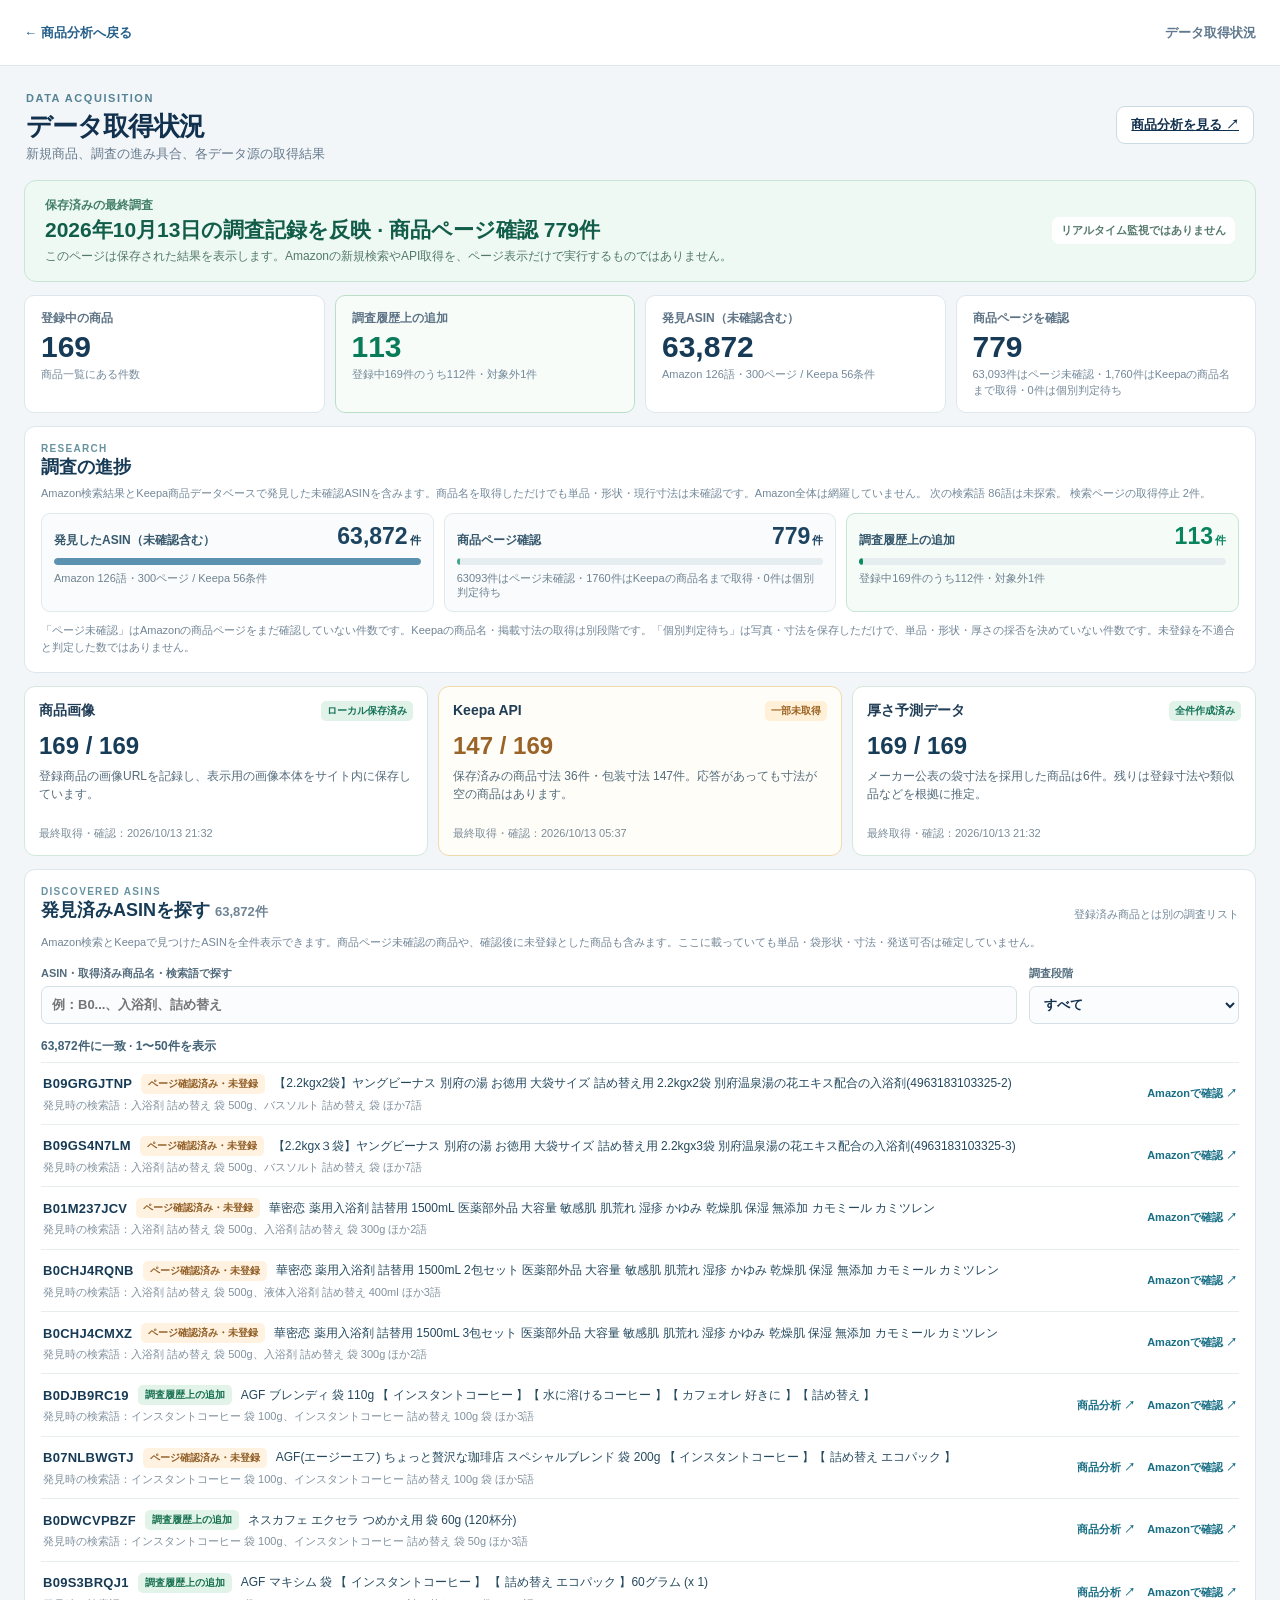
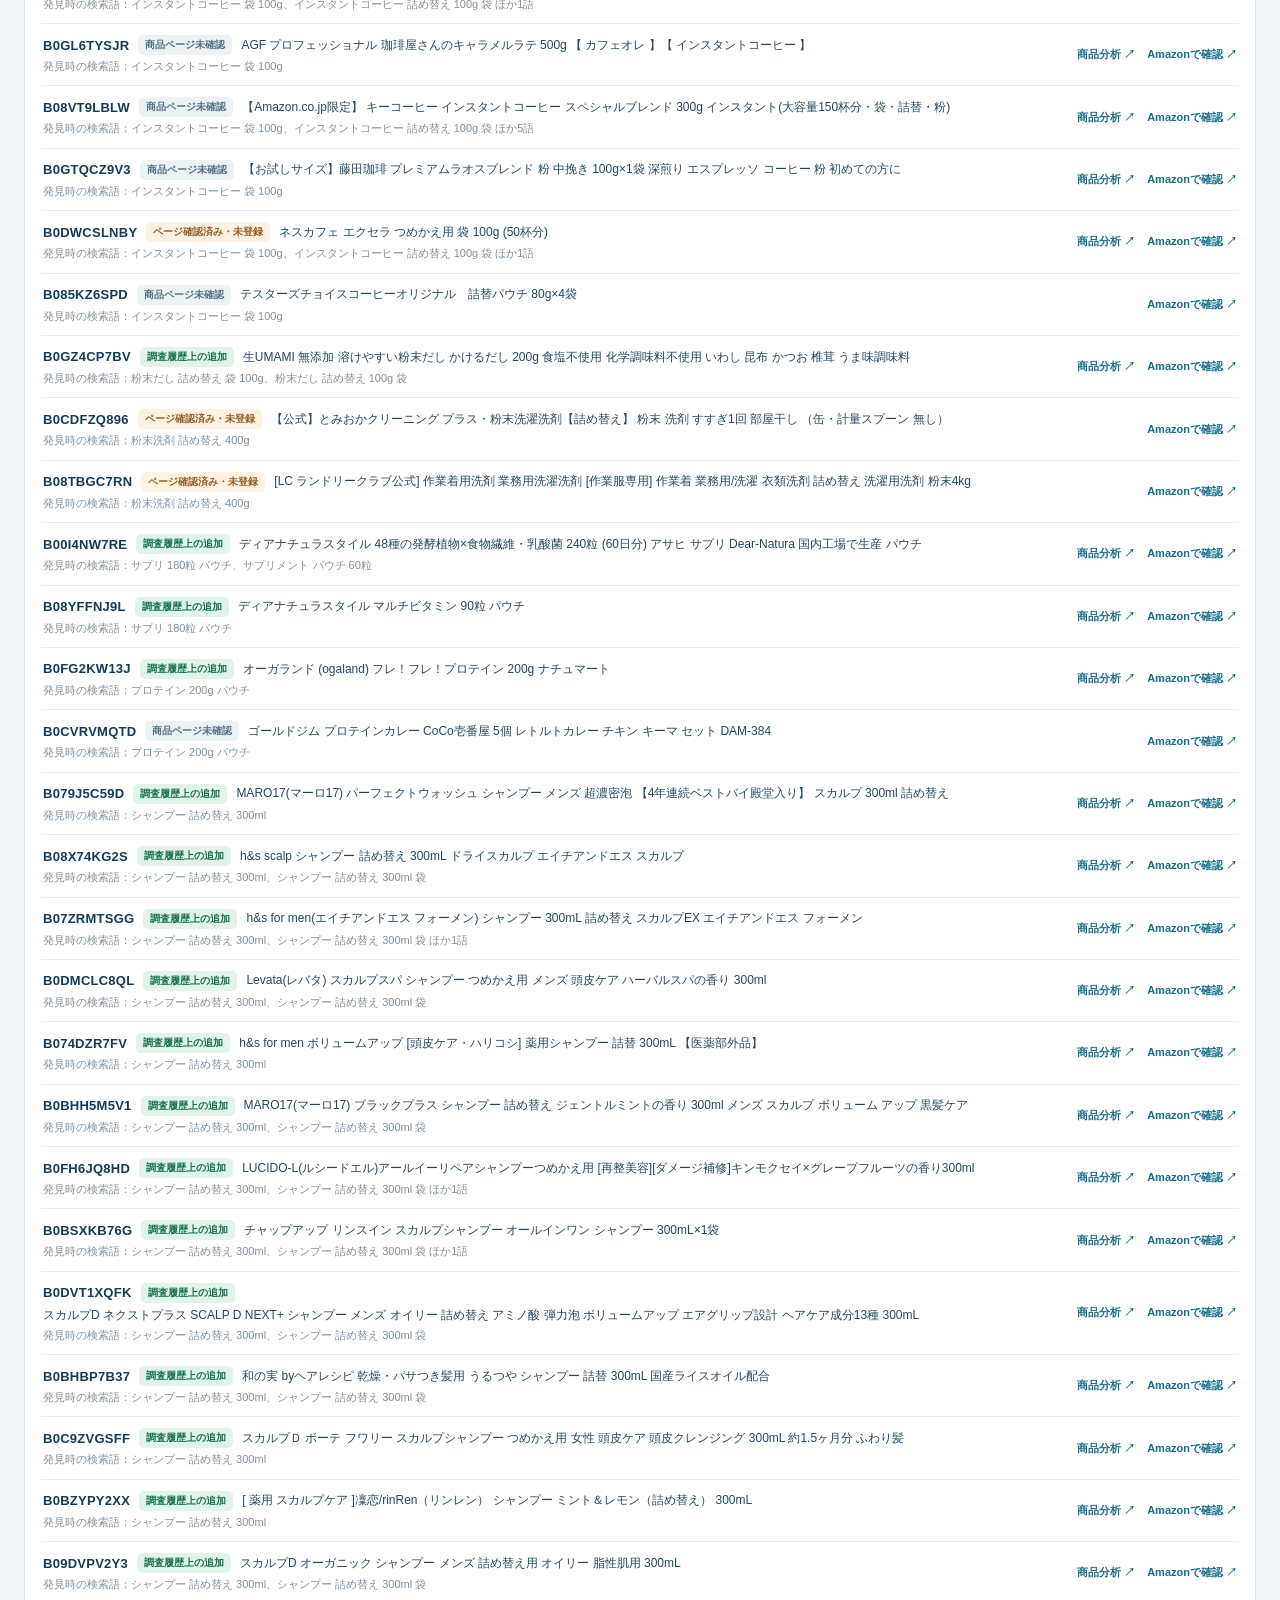
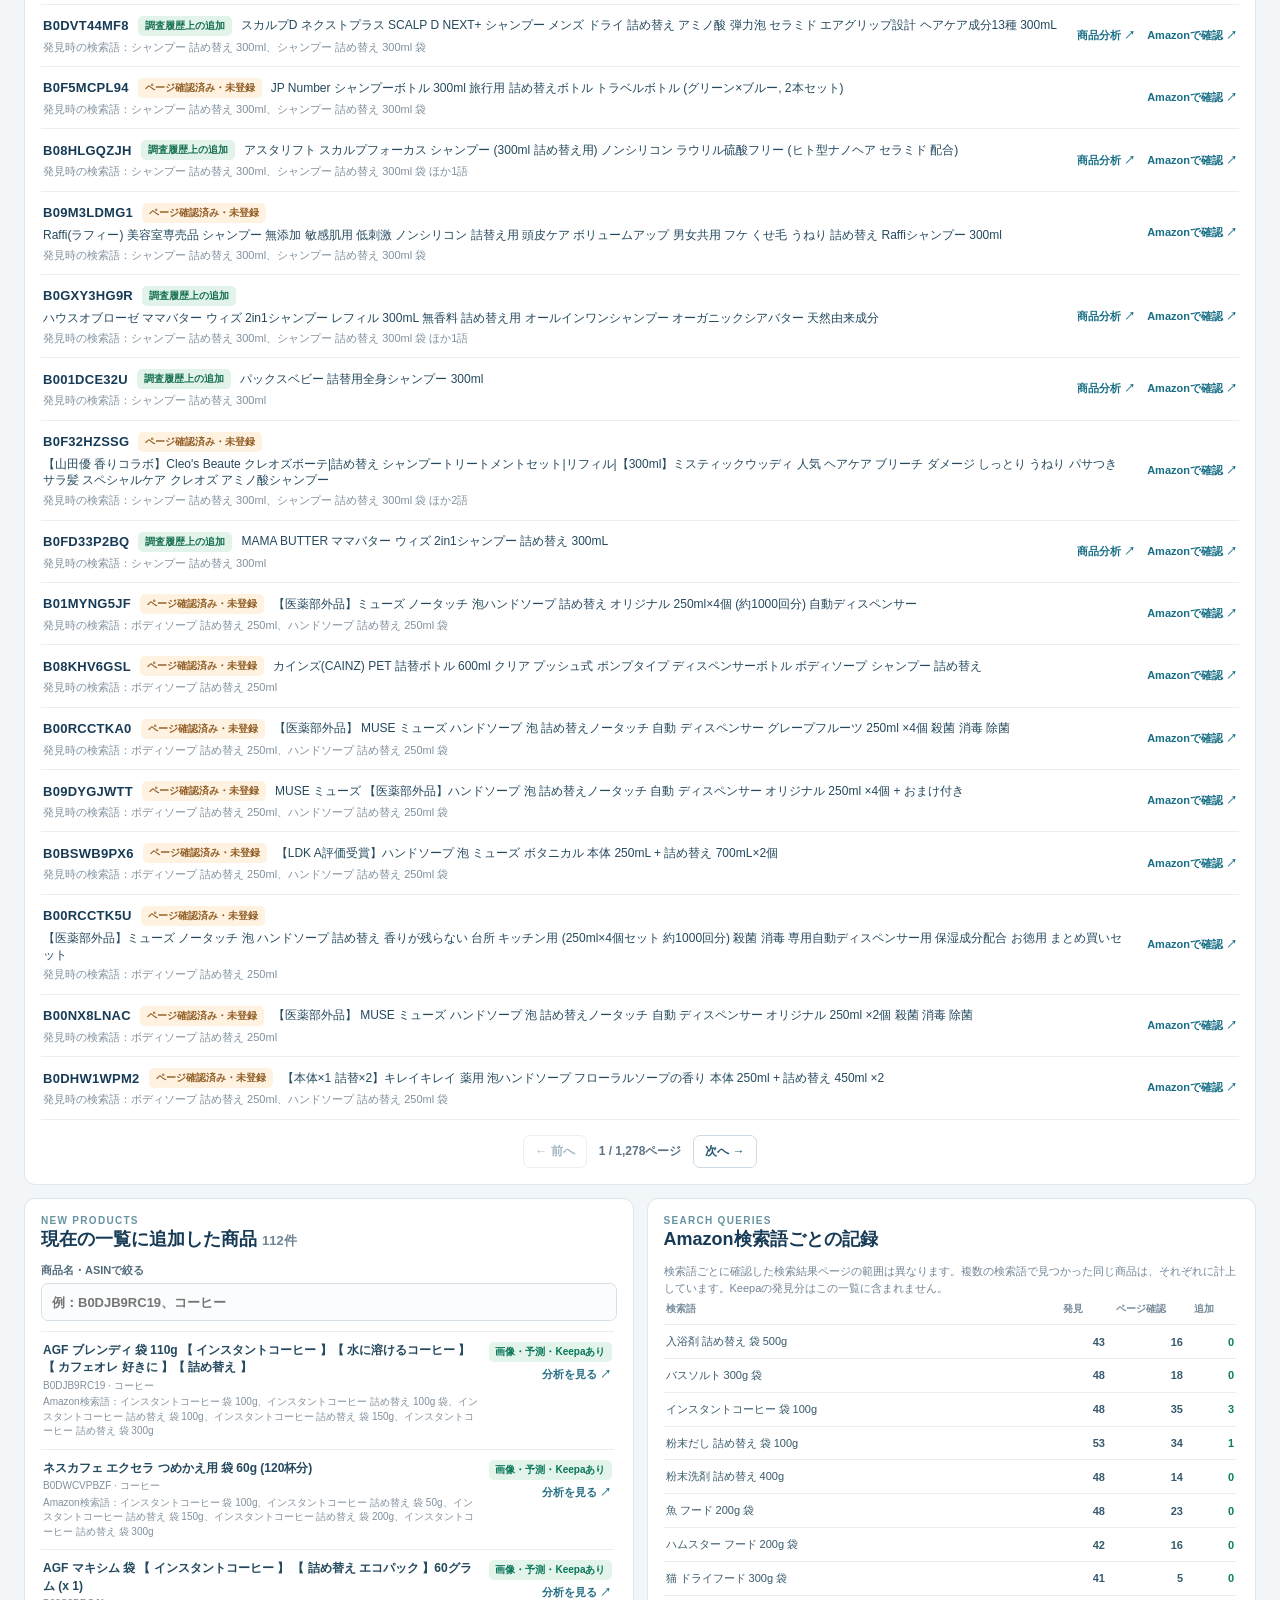
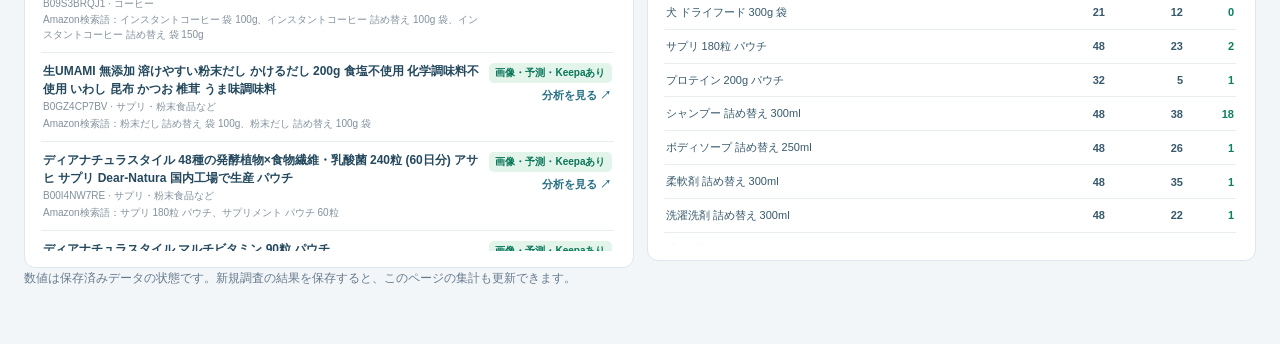
==== acquisition.html @ 48433b8a "Add two screened dried-food pouch candidates" ====
<!doctype html>
<html lang="ja">
<head>
  <meta charset="utf-8">
  <meta name="viewport" content="width=device-width, initial-scale=1">
  <title>データ取得状況 | 小型発送リサーチ</title>
  <link rel="stylesheet" href="theme.css?v=11">
  <link rel="stylesheet" href="acquisition.css?v=5">
</head>
<body>
  <aside class="side-nav" aria-label="ページナビゲーション">
    <div class="side-brand"><span class="side-brand-mark" aria-hidden="true">◇</span><div><strong>小型発送リサーチ</strong><small>商品サイズを見極める</small></div></div>
    <nav>
      <a href="index.html"><span aria-hidden="true">⌂</span>商品分析</a>
      <a href="acquisition.html" aria-current="page"><span aria-hidden="true">◉</span>データ取得状況</a>
    </nav>
    <p>表示しているのは保存済みデータの最終状態です。</p>
  </aside>
  <header class="app-topbar status-topbar"><a href="index.html" class="back-link">← 商品分析へ戻る</a><span>データ取得状況</span></header>
  <main>
    <div class="page-heading"><div><span class="page-kicker">DATA ACQUISITION</span><h1>データ取得状況</h1><p>新規商品、調査の進み具合、各データ源の取得結果</p></div><a class="btn" href="index.html">商品分析を見る ↗</a></div>
    <div id="statusError" class="status-error" hidden>取得状況の保存データを読み込めませんでした。</div>
    <div id="statusContent" hidden>
      <section class="snapshot-banner" aria-label="データの時点"><div><span class="snapshot-label">保存済みの最終調査</span><strong id="researchDate">—</strong><p>このページは保存された結果を表示します。Amazonの新規検索やAPI取得を、ページ表示だけで実行するものではありません。</p></div><span class="snapshot-tag">リアルタイム監視ではありません</span></section>
      <section class="status-metrics" aria-label="調査の集計">
        <div class="status-metric"><span>登録中の商品</span><strong id="catalogCount">—</strong><small>商品一覧にある件数</small></div>
        <div class="status-metric accent"><span>調査履歴上の追加</span><strong id="addedCount">—</strong><small id="addedCheck">—</small></div>
        <div class="status-metric"><span>発見ASIN（未確認含む）</span><strong id="discoveredCount">—</strong><small id="queryCount">—</small></div>
        <div class="status-metric"><span>商品ページを確認</span><strong id="checkedCount">—</strong><small id="uncheckedCount">—</small></div>
      </section>
      <section class="status-card pipeline-card" aria-labelledby="pipelineTitle"><div class="section-heading"><div><span class="section-kicker">RESEARCH</span><h2 id="pipelineTitle">調査の進捗</h2></div><span id="researchScope" class="subtle">—</span></div><div class="pipeline" id="pipeline"></div><p class="status-note">「ページ未確認」はAmazonの商品ページをまだ確認していない件数です。Keepaの商品名・掲載寸法の取得は別段階です。「個別判定待ち」は写真・寸法を保存しただけで、単品・形状・厚さの採否を決めていない件数です。未登録を不適合と判定した数ではありません。</p></section>
      <section class="source-grid" aria-label="データ源ごとの状態" id="sourceGrid"></section>
      <section class="status-card discovered-card" id="allAsins" aria-labelledby="allAsinsTitle"><div class="section-heading"><div><span class="section-kicker">DISCOVERED ASINS</span><h2 id="allAsinsTitle">発見済みASINを探す <span id="allAsinsCount">—</span></h2></div><span class="subtle">登録済み商品とは別の調査リスト</span></div><p class="status-note">Amazon検索とKeepaで見つけたASINを全件表示できます。商品ページ未確認の商品や、確認後に未登録とした商品も含みます。ここに載っていても単品・袋形状・寸法・発送可否は確定していません。</p><div class="discovered-controls"><label class="status-search">ASIN・取得済み商品名・検索語で探す<input id="allAsinsSearch" type="search" placeholder="例：B0...、入浴剤、詰め替え"></label><label class="status-search">調査段階<select id="allAsinsStage"><option value="all">すべて</option><option value="0">商品ページ未確認</option><option value="1">ページ確認済み・未登録</option><option value="2">調査履歴上の追加</option></select></label></div><div class="discovered-summary" id="allAsinsSummary" role="status" aria-live="polite"></div><div class="discovered-list" id="allAsinsRows"></div><div class="discovered-pager"><button id="allAsinsPrev" type="button">← 前へ</button><span id="allAsinsPage">—</span><button id="allAsinsNext" type="button">次へ →</button></div></section>
      <div class="status-columns">
        <section class="status-card" aria-labelledby="newProductsTitle"><div class="section-heading"><div><span class="section-kicker">NEW PRODUCTS</span><h2 id="newProductsTitle">現在の一覧に追加した商品 <span id="newProductsCount">—</span></h2></div></div><label class="status-search">商品名・ASINで絞る<input id="newProductSearch" type="search" placeholder="例：B0DJB9RC19、コーヒー"></label><div class="scroll-list" id="newProducts"></div></section>
        <section class="status-card" aria-labelledby="queriesTitle"><div class="section-heading"><div><span class="section-kicker">SEARCH QUERIES</span><h2 id="queriesTitle">Amazon検索語ごとの記録</h2></div></div><p class="status-note">検索語ごとに確認した検索結果ページの範囲は異なります。複数の検索語で見つかった同じ商品は、それぞれに計上しています。Keepaの発見分はこの一覧に含まれません。</p><div class="query-head"><span>検索語</span><span>発見</span><span>ページ確認</span><span>追加</span></div><div class="scroll-list" id="queryRows"></div></section>
      </div>
      <footer>数値は保存済みデータの状態です。新規調査の結果を保存すると、このページの集計も更新できます。</footer>
    </div>
  </main>
  <script src="data.js?v=20261013s"></script>
  <script src="predictions.js?v=20261013s"></script>
  <script src="product_images.js?v=20261013s"></script>
  <script src="local_product_images.js?v=20261013s"></script>
  <script src="api_dimensions.js?v=20261012d"></script>
  <script src="acquisition_status.js?v=20261013s"></script>
  <script src="discovered_asins.js?v=20261013s"></script>
  <script src="acquisition.js?v=11"></script>
</body>
</html>
---- theme.css ----
:root {
  --ink:#12314e; --muted:#667b8e; --navy:#0e2d4c; --line:#dde7ed;
  --paper:#f3f6f8; --green:#08745a; --mint:#e9f8f0; --mint-line:#c7e8d5;
  --amber:#966020; --red:#ac4c46;
}
[hidden] { display:none !important; }
html { scroll-behavior:smooth; }
body { background:var(--paper); color:var(--ink); font-family:-apple-system,BlinkMacSystemFont,"Hiragino Kaku Gothic ProN","Yu Gothic",Meiryo,sans-serif; }
button,input,select { font:inherit; }
a { color:#17669d; }
.visually-hidden { position:absolute; width:1px; height:1px; padding:0; margin:-1px; overflow:hidden; clip:rect(0,0,0,0); white-space:nowrap; border:0; }
.side-nav { display:none; }
.app-topbar { display:flex; align-items:center; gap:12px; min-height:66px; padding:10px 24px; background:#fff; border-bottom:1px solid var(--line); }
.topbar-search { display:flex; align-items:center; gap:10px; width:min(660px,100%); min-width:0; min-height:43px; padding:0 14px; border:1px solid #d4e1e9; border-radius:9px; background:#f9fbfc; color:#6c8394; }
.topbar-search span { font-size:23px; line-height:1; }
.topbar-search input { width:100%; min-width:0; border:0; outline:0; background:transparent; color:var(--ink); font-size:14px; }
.topbar-search:focus-within { border-color:#7baaca; box-shadow:0 0 0 3px #7baaca2b; }
.topbar-search-button { min-height:43px; padding:0 20px; border:0; border-radius:8px; background:#1265b8; color:#fff; font-size:14px; font-weight:750; white-space:nowrap; }
.topbar-search-button:hover { background:#0c559e; }
.topbar-count { margin-left:auto; color:var(--muted); font-size:13px; white-space:nowrap; }
.topbar-count span { color:var(--ink); font-weight:800; }
main { width:100%; max-width:1700px; margin:auto; padding:22px 24px 56px; }
.page-heading { display:flex; align-items:center; justify-content:space-between; gap:18px; margin:0 2px 17px; }
.page-kicker { color:#548395; font-size:11px; font-weight:800; letter-spacing:.14em; }
.page-heading h1 { margin:4px 0 2px; font-size:clamp(23px,2vw,30px); line-height:1.28; letter-spacing:-.035em; }
.page-heading p { margin:0; color:var(--muted); font-size:13px; }
.page-heading .btn { flex:none; }
.page-actions { display:flex; flex-wrap:wrap; justify-content:flex-end; gap:8px; }
.page-actions .btn { display:inline-flex; align-items:center; text-decoration:none; white-space:nowrap; }
.visual-heading { position:relative; min-height:148px; margin:0 0 13px; padding:20px 24px; overflow:hidden; border:1px solid #284768; border-radius:12px; color:#fff; background-image:linear-gradient(90deg,rgba(8,34,67,.94) 0%,rgba(9,39,75,.81) 31%,rgba(9,39,75,.3) 59%,rgba(9,39,75,.04) 100%),url("assets/flattened-pouch-hero.png"); background-size:cover; background-position:center 58%; }
.visual-heading .page-kicker { color:#a9e2e7; }
.visual-heading h1 { color:#fff; text-shadow:0 1px 8px #09294f55; }
.visual-heading p { color:#e6f0f5; }
.visual-heading .page-actions { align-self:flex-end; }
.visual-heading .btn { border-color:#ffffffbc; background:#fffffff0; color:#173a56; }
.visual-heading .btn:hover { background:#fff; }
.btn { border:1px solid #ccdae3; border-radius:9px; padding:9px 14px; background:#fff; color:var(--ink); font-size:13px; font-weight:750; }
.btn:hover { background:#f1f8fc; border-color:#9bbfd1; }
.featured { scroll-margin-top:16px; min-width:0; }
.featured .card { display:grid; grid-template-areas:"photo info side" "photo estimate side" "photo evidence side"; grid-template-columns:190px minmax(0,1fr) 290px; grid-template-rows:auto auto auto; gap:8px; padding:0; border:0; border-radius:0; background:none; box-shadow:none; align-items:start; }
.featured .card:hover { border:0; box-shadow:none; }
.featured .product-main,.featured .card-details { display:contents; }
.featured .product-photo-panel { grid-area:photo; display:flex; flex-direction:column; gap:7px; min-width:0; padding:10px; border:1px solid var(--line); border-radius:10px; background:#fff; }
.featured .product-photo { display:grid; place-items:center; width:100%; height:215px; padding:9px; border:0; border-radius:7px; background:#f5f7f8; text-decoration:none; }
.featured .product-photo img { display:block; max-width:100%; max-height:100%; object-fit:contain; }
.product-photo-fallback { color:var(--muted); font-size:13px; text-align:center; }
.featured .product-photo-panel .title { margin:1px 0 0; font-size:13px; line-height:1.4; }
.featured .product-photo-panel .title a { color:var(--ink); text-decoration:none; }
.featured .card-top { display:flex; flex-wrap:wrap; align-items:center; gap:7px; margin:0; }
.featured .asin { color:#738596; font-size:12px; font-family:ui-monospace,SFMono-Regular,Menlo,monospace; }
.pill { display:inline-block; padding:5px 10px; border-radius:7px; background:#ecf1f4; color:#4e6577; font-size:12px; font-weight:750; line-height:1.3; }
.pill.likely,.pill.confirmed { background:#e0f4e9; color:#087456; }
.pill.borderline,.pill.unconfirmed { background:#fff0d9; color:#98601d; }
.pill.unlikely { background:#fbe9e7; color:#a5443e; }
.featured .product-actions { display:grid; gap:5px; margin:2px 0 0; }
.featured .product-actions a { display:grid; place-items:center; min-height:32px; padding:5px; border-radius:7px; background:#1b3e60; color:#fff; text-decoration:none; font-size:12px; font-weight:750; }
.featured .product-actions a:first-child { background:#ffc43d; color:#273847; }
.featured .product-actions a:hover { filter:brightness(.96); }
.featured .photo-note { margin-top:auto; padding:11px 12px; border:1px solid #e1ecea; border-radius:8px; background:#f7faf9; }
.featured .photo-note span { display:block; margin-bottom:3px; color:#367665; font-size:12px; font-weight:800; }
.featured .photo-note small { color:#627e78; font-size:12px; line-height:1.5; }
.featured .product-copy { grid-area:info; display:flex; align-items:center; gap:10px; min-width:0; min-height:62px; padding:9px 12px; border:1px solid var(--mint-line); border-radius:10px; background:var(--mint); }
.outcome-icon { display:grid; place-items:center; flex:none; width:34px; height:34px; border-radius:50%; background:#d99b3e; color:#fff; font-size:22px; font-weight:850; }
.outcome-icon.is-good { background:#07865e; }
.outcome-icon.is-bad { background:#bd6659; }
.outcome-eyebrow { display:block; color:#568173; font-size:11px; font-weight:800; }
.featured .product-copy strong { display:block; margin-top:1px; color:#075d47; font-size:16px; line-height:1.3; }
.featured .product-copy p { margin:3px 0 0; color:#4b7668; font-size:12px; line-height:1.45; }
.featured .product-copy.borderline { border-color:#f0d9aa; background:#fff6e7; }
.featured .product-copy.borderline strong { color:#8b591b; }
.featured .product-copy.borderline .outcome-eyebrow,.featured .product-copy.borderline p { color:#846c46; }
.featured .product-copy.unlikely { border-color:#f0d2ce; background:#fff0ee; }
.featured .product-copy.unlikely strong { color:#a1433d; }
.featured .product-copy.unlikely .outcome-eyebrow,.featured .product-copy.unlikely p { color:#8e6661; }
.featured .estimate { grid-area:estimate; min-width:0; padding:11px 12px; border:1px solid var(--mint-line); border-radius:10px; background:var(--mint); }
.featured .estimate-head { display:flex; justify-content:space-between; align-items:baseline; gap:8px; }
.featured .estimate-label { color:#174d42; font-size:16px; font-weight:850; }
.featured .estimate-head small { color:#4e806f; font-size:12px; }
.featured .dimension-summary { display:grid; grid-template-columns:repeat(3,minmax(0,1fr)); margin-top:8px; padding:9px 3px; border:1px solid #d8e8e1; border-radius:8px; background:#fff; }
.featured .dimension-item { display:flex; flex-direction:column; min-width:0; padding:0 10px; border-right:1px solid #e1ebe7; }
.featured .dimension-item:last-child { border-right:0; }
.featured .dimension-item > span { color:#425e70; font-size:13px; font-weight:800; }
.featured .dimension-item strong { display:block; margin:3px 0 5px; color:#143752; font-size:32px; line-height:1.1; letter-spacing:-.05em; white-space:nowrap; }
.featured .dimension-item:last-child strong { font-size:25px; }
.featured .dimension-item strong em,.parcel-measures em { margin-left:3px; font-size:.43em; font-style:normal; letter-spacing:0; }
.source-state { display:inline-block; align-self:flex-start; max-width:100%; padding:4px 7px; border-radius:5px; background:#eaf0f4; color:#52697a; font-size:11px; font-weight:800; line-height:1.2; }
.source-state.known { background:#def3e8; color:#087456; }
.source-state.assumed { background:#fff0d8; color:#936024; }
.featured .dimension-item .source-state { overflow:hidden; text-overflow:ellipsis; white-space:nowrap; }
.partial-note { display:block; margin-top:8px; color:var(--amber) !important; font-size:12px; }
.thickness-meter { position:relative; width:100%; height:8px; margin-top:12px; border-radius:99px; background:linear-gradient(90deg,#d9f0e2 0 60%,#f3e6d7 60%); }
.thickness-meter-range { position:absolute; top:-3px; height:16px; border-radius:99px; background:#369b72; box-shadow:0 2px 7px #17664b2b; }
.thickness-meter-range.borderline { background:#d6964b; }
.thickness-meter-range.unlikely { background:#c77c70; }
.thickness-meter-limit { position:absolute; left:60%; top:-6px; width:2px; height:22px; background:#29455c; }
.thickness-meter-labels { display:flex; justify-content:space-between; margin:6px 0 0; color:#718b8b; font-size:11px; }
.thickness-meter-labels span:nth-child(2) { margin-left:12px; color:#365669; font-weight:800; }
.parcel-summary { margin-top:10px; padding:8px 10px; border:1px solid #d7e9e0; border-radius:8px; background:#fff; }
.parcel-heading { display:flex; flex-wrap:wrap; justify-content:space-between; gap:4px 10px; align-items:baseline; }
.parcel-heading span { color:#245c53; font-size:13px; font-weight:850; }
.parcel-heading small { color:#728993; font-size:11px; }
.parcel-measures { display:grid; grid-template-columns:repeat(4,minmax(0,1fr)); gap:7px; margin-top:5px; }
.parcel-measures > div { min-width:0; padding-left:9px; border-left:1px solid #e3ebe8; }
.parcel-measures > div:first-child { padding-left:0; border-left:0; }
.parcel-measures span { display:block; color:#687f8a; font-size:11px; font-weight:700; }
.parcel-measures strong { display:block; margin-top:2px; color:#28495e; font-size:16px; line-height:1.25; white-space:nowrap; }
.parcel-measures > div:last-child strong { font-size:14px; }
.shipping-results { display:grid; grid-template-columns:repeat(2,minmax(0,1fr)); gap:6px; margin-top:8px; }
.shipping-row { display:grid; grid-template-columns:auto 1fr; align-items:center; gap:3px 6px; min-width:0; min-height:56px; padding:7px 9px; border:1px solid #bde5d1; border-radius:8px; background:#f8fdfa; }
.shipping-row b { color:#07664c; font-size:14px; white-space:nowrap; }
.shipping-row .pill { justify-self:start; }
.shipping-row small { grid-column:1/-1; color:#607d70; font-size:11px; line-height:1.4; }
.shipping-row.borderline { border-color:#efd8a9; background:#fffaf0; }
.shipping-row.borderline b,.shipping-row.borderline small { color:#8b672e; }
.shipping-row.unlikely { border-color:#efd3cf; background:#fff6f4; }
.shipping-row.unlikely b,.shipping-row.unlikely small { color:#9f4b45; }
.featured .caution { margin-top:9px; color:var(--amber); font-size:12px; font-weight:700; }
.featured .evidence { grid-area:evidence; }
.featured .card-side { grid-area:side; display:grid; grid-template-rows:auto auto auto; align-content:start; gap:8px; min-width:0; }
.card-section { min-width:0; padding:10px 11px; border:1px solid var(--line); border-radius:10px; background:#fff; color:#52677a; font-size:12px; }
.card-section h4 { display:flex; align-items:center; gap:7px; margin:0 0 8px; color:#183850; font-size:15px; line-height:1.3; }
.card-section h4 svg { flex:none; width:20px; height:20px; fill:none; stroke:#295271; stroke-width:1.8; stroke-linecap:round; stroke-linejoin:round; }
.card-section small { color:#718497; font-size:11px; line-height:1.5; }
.card-section .source-links { display:flex; flex-wrap:wrap; gap:5px 12px; margin-top:12px; }
.card-section .source-links a,.keepa small a { color:#176c62; }
.keepa-graph { margin:2px 0 5px; }
.keepa-graph img { display:block; width:100%; height:auto; max-height:190px; object-fit:contain; border:1px solid #e7ecef; border-radius:8px; background:#f6f8f9; }
.graph-fallback { font-size:13px; line-height:1.5; }
.evidence-steps { margin:0; padding:0; list-style:none; counter-reset:step; }
.evidence-steps li { position:relative; counter-increment:step; min-height:43px; margin-left:13px; padding:1px 0 7px 34px; border-left:1px solid #dce7e7; }
.evidence-steps li:last-child { min-height:0; padding-bottom:1px; border-left-color:transparent; }
.evidence-steps li::before { content:counter(step); position:absolute; top:0; left:-14px; display:grid; place-items:center; width:27px; height:27px; border-radius:50%; background:#edf2f3; color:#536f7f; font-size:12px; font-weight:850; }
.evidence-steps li b { display:flex; flex-wrap:wrap; align-items:center; gap:6px; color:#294559; font-size:13px; line-height:1.45; }
.evidence-steps li > span { display:block; margin-top:2px; color:#607487; font-size:12px; line-height:1.4; }
.evidence-warning { margin-top:7px; padding:7px 9px; border-radius:7px; background:#fff3df; color:#846028; font-size:12px; line-height:1.4; }
.api-dimensions { background:#f7fbfa; border-color:#d8eae4; }
.source-rows { border-top:1px solid #dce9e6; }
.source-row { display:grid; grid-template-columns:84px minmax(0,1fr); gap:6px; padding:5px 0; border-bottom:1px solid #dce9e6; line-height:1.35; }
.source-row b { color:#315b5d; font-size:12px; }
.source-row span { overflow-wrap:anywhere; font-size:12px; }
.source-row .source-known { color:#0b7457; font-weight:750; }
.source-row .source-muted { color:#84939b; }
.source-row .source-unavailable { color:#95662d; font-weight:750; }
.api-dimensions > small { display:block; margin-top:5px; }
.measurement-fields { display:grid; grid-template-columns:repeat(3,minmax(0,1fr)); gap:6px; }
.measurement-fields label { min-width:0; color:#516c7c; font-size:12px; font-weight:750; }
.measurement-fields input { display:block; width:100%; min-height:32px; margin-top:3px; padding:5px 6px; border:1px solid #d4e0e7; border-radius:7px; background:#fff; color:var(--ink); font-size:13px; }
.measurement-fields input:focus { outline:0; border-color:#73ad92; box-shadow:0 0 0 3px #73ad9233; }
.measurement p { margin:6px 0 0; color:#738695; font-size:11px; line-height:1.4; }
.stats { display:grid; grid-template-columns:repeat(4,minmax(0,1fr)); gap:10px; margin:16px 0 0; }
.stat { position:relative; min-height:86px; padding:15px 17px; border:1px solid var(--line); border-radius:11px; background:#fff; box-shadow:none; }
.stat strong { display:block; color:var(--ink); font-size:27px; line-height:1.1; }
.stat span:not(.stat-icon) { display:block; margin-top:5px; color:var(--muted); font-size:12px; }
.stat-icon { position:absolute; top:13px; right:15px; display:grid; place-items:center; width:28px; height:28px; border-radius:50%; background:#e6f3ed; color:#317860; font-size:17px; }
.stat:nth-child(3) .stat-icon { background:#fff1dd; color:#a57531; }
.stat:nth-child(4) .stat-icon { background:#f9e9e6; color:#a65d52; }
#search-panel { margin-top:14px; padding:17px; border-color:var(--line); box-shadow:none; }
.notice { display:flex; align-items:flex-start; gap:9px; padding:11px 13px; border:1px solid #e8e5d8; border-radius:9px; background:#faf8f1; color:#636e71; font-size:12px; line-height:1.55; }
.notice b { flex:none; color:#315969; }
.api-access-notice { margin-top:9px; padding:9px 11px; border:1px solid #efd8a9; border-radius:8px; background:#fff8e9; color:#795b2b; font-size:12px; }
#search-panel .filters { display:grid; grid-template-columns:repeat(4,minmax(0,1fr)); gap:10px; margin-top:13px; }
#search-panel .field label { display:block; margin-bottom:5px; color:#587084; font-size:12px; font-weight:750; }
#search-panel .field select { width:100%; min-height:40px; padding:7px 10px; border:1px solid #d5e0e7; border-radius:8px; background:#fff; color:var(--ink); font-size:13px; }
.method { margin-top:12px; color:#53697a; font-size:12px; }
.method summary { color:#286c64; font-weight:750; }
.method p { line-height:1.7; }
.toolbar { display:flex; align-items:center; justify-content:space-between; gap:12px; margin:22px 2px 12px; }
.toolbar h2 { margin:0; font-size:21px; }
.toolbar span { color:var(--muted); font-size:12px; }
.workspace { display:grid; grid-template-columns:320px minmax(0,1fr); align-items:start; gap:14px; min-width:0; }
.candidate-picker { position:sticky; top:12px; min-width:0; max-height:calc(100vh - 24px); overflow:auto; padding:1px 4px 1px 1px; scrollbar-gutter:stable; }
.list { display:grid; align-content:start; gap:7px; }
.candidate-row { display:grid; grid-template-columns:50px minmax(0,1fr); grid-template-areas:"thumb ident" "thumb measures" "thumb verdict"; gap:3px 10px; width:100%; min-width:0; padding:9px 10px; border:1px solid var(--line); border-radius:10px; background:#fff; color:var(--ink); text-align:left; }
.candidate-row:hover { border-color:#89b5cc; background:#f9fcfe; }
.candidate-row.is-selected { border-color:#309a7d; background:#f0faf5; box-shadow:inset 3px 0 #0a855f; }
.candidate-row:focus-visible { outline:3px solid #70a9c7; outline-offset:2px; }
.candidate-thumb { grid-area:thumb; display:grid; place-items:center; align-self:start; width:50px; height:62px; padding:3px; border-radius:6px; background:#f6f8f9; }
.candidate-thumb img { max-width:100%; max-height:100%; object-fit:contain; }
.candidate-photo-fallback { color:#8294a1; font-size:10px; text-align:center; }
.candidate-ident { grid-area:ident; display:grid; gap:2px; min-width:0; }
.candidate-ident strong { display:-webkit-box; overflow:hidden; -webkit-line-clamp:2; -webkit-box-orient:vertical; font-size:13px; line-height:1.35; }
.candidate-ident small { overflow:hidden; color:#788a9a; font-size:10px; text-overflow:ellipsis; white-space:nowrap; }
.candidate-measures { grid-area:measures; color:#30596b; font-size:11px; font-weight:700; line-height:1.4; }
.candidate-measures span { display:block; }
.candidate-verdict { grid-area:verdict; justify-self:start; padding:3px 7px; font-size:10px; }
.candidate-picker .more-wrap { padding:10px 0; }
.candidate-picker .more-wrap .btn { width:100%; }
.more-wrap { display:flex; justify-content:center; padding:19px 0; }
footer { color:var(--muted); font-size:12px; line-height:1.7; }
#candidates,#search-panel,#method { scroll-margin-top:18px; }
@media (min-width:1500px) {
  body { margin-left:220px; }
  .side-nav { display:flex; flex-direction:column; position:fixed; inset:0 auto 0 0; z-index:20; width:220px; padding:25px 14px 22px; overflow-y:auto; color:#e6eff5; background:linear-gradient(180deg,#0c2b4c,#143b5b 65%,#102e4e); }
  .side-brand { display:flex; align-items:center; gap:10px; padding:3px 8px 22px; border-bottom:1px solid #ffffff24; }
  .side-brand-mark { display:grid; place-items:center; flex:none; width:34px; height:34px; border:1px solid #8ec6ee; border-radius:8px; color:#a5d6f4; font-size:23px; }
  .side-brand strong { display:block; font-size:15px; white-space:nowrap; }
  .side-brand small { display:block; margin-top:3px; color:#a9becd; font-size:11px; }
  .side-nav nav { display:grid; gap:5px; margin-top:25px; }
  .side-nav nav a,.side-nav button { display:flex; align-items:center; gap:12px; width:100%; padding:12px 13px; border:0; border-radius:9px; background:transparent; color:#d6e6ef; text-decoration:none; text-align:left; font-size:13px; font-weight:700; }
  .side-nav nav a:first-child,.side-nav nav a:hover,.side-nav button:hover { background:#245784; color:#fff; }
  .side-nav nav a span,.side-nav button span { width:19px; text-align:center; color:#b9d9e9; font-size:19px; }
  .side-nav button { margin-top:20px; border-top:1px solid #ffffff24; border-radius:0; cursor:pointer; }
  .side-nav p { margin:auto 8px 0; padding:15px 12px; border-radius:9px; background:#ffffff0b; color:#afc4d0; font-size:11px; line-height:1.6; }
}
@media (max-width:1750px) {
  .featured .card { grid-template-columns:160px minmax(0,1fr) 250px; }
  .featured .product-photo { height:190px; }
  .featured .dimension-summary { grid-template-columns:repeat(2,minmax(0,1fr)); }
  .featured .dimension-item:nth-child(2) { border-right:0; }
  .featured .dimension-item:last-child { grid-column:1/-1; margin-top:7px; padding-top:7px; border-top:1px solid #e1ebe7; }
  .featured .dimension-item:last-child strong { font-size:25px; }
  .measurement-fields { grid-template-columns:repeat(2,minmax(0,1fr)); }
  .parcel-measures { grid-template-columns:repeat(2,minmax(0,1fr)); }
  .parcel-measures > div:nth-child(3) { padding-left:0; border-left:0; }
}
@media (max-width:1300px) {
  .workspace { grid-template-columns:1fr; }
  .candidate-picker { position:static; max-height:310px; }
}
@media (max-width:800px) {
  .featured .card { grid-template-areas:"info info" "photo estimate" "keepa evidence" "api measurement"; grid-template-columns:minmax(180px,.38fr) minmax(0,.62fr); }
  .featured .card-side { display:contents; }
  .featured .keepa { grid-area:keepa; }
  .featured .api-dimensions { grid-area:api; }
  .featured .measurement { grid-area:measurement; }
  .featured .product-photo { height:190px; }
}
@media (max-width:700px) {
  .app-topbar { min-height:60px; padding:8px 13px; }
  .topbar-count { display:none; }
  .topbar-search-button { padding:0 12px; font-size:12px; }
  main { padding:17px 12px 40px; }
  .page-heading { align-items:flex-start; flex-wrap:wrap; }
  .page-heading h1 { font-size:22px; }
  .page-heading p { display:none; }
  .page-heading .btn { padding:8px; font-size:11px; }
  .page-actions { width:100%; justify-content:flex-start; }
  .featured .card { grid-template-areas:"info" "estimate" "photo" "evidence" "side"; grid-template-columns:minmax(0,1fr); }
  .featured .product-photo-panel { padding:13px; }
  .featured .product-photo { height:260px; }
  .featured .product-actions { grid-template-columns:repeat(2,minmax(0,1fr)); }
  .featured .dimension-summary { grid-template-columns:repeat(3,minmax(0,1fr)); }
  .featured .dimension-item:nth-child(2) { border-right:1px solid #e1ebe7; }
  .featured .dimension-item:last-child { grid-column:auto; margin:0; padding-top:0; border-top:0; }
  .featured .card-side { display:grid; grid-template-columns:1fr; }
  .featured .keepa,.featured .api-dimensions,.featured .measurement { grid-area:auto; }
  .shipping-results { grid-template-columns:repeat(2,minmax(0,1fr)); }
  .stats { grid-template-columns:repeat(2,minmax(0,1fr)); }
  #search-panel .filters { grid-template-columns:repeat(2,minmax(0,1fr)); }
}
@media (max-width:520px) {
  .featured .estimate { padding:14px; }
  .featured .dimension-summary { grid-template-columns:repeat(2,minmax(0,1fr)); }
  .featured .dimension-item:nth-child(2) { border-right:0; }
  .featured .dimension-item:last-child { grid-column:1/-1; margin-top:11px; padding-top:11px; border-top:1px solid #e1ebe7; }
  .featured .dimension-item strong { font-size:32px; }
  .featured .dimension-item:last-child strong { font-size:28px; }
  .shipping-results,.featured .card-side { grid-template-columns:1fr; }
  .parcel-measures { grid-template-columns:repeat(2,minmax(0,1fr)); }
  #search-panel .filters { grid-template-columns:1fr; }
  .notice { display:block; }
  .notice b { display:block; margin-bottom:4px; }
  .toolbar .actions { display:none; }
}

/* Compact analysis workspace, based on the generated UI study in assets/ui-design-reference-v4.png. */
#search-panel { margin-top:0; padding:11px 14px 12px; }
#search-panel .filters { margin-top:9px; }
#search-panel .notice { display:block; padding:0; border:0; border-radius:0; background:none; }
#search-panel .notice summary { width:max-content; color:#4b7486; font-size:11px; font-weight:750; cursor:pointer; }
#search-panel .notice[open] { padding:8px 10px; border:1px solid #dbe9e5; border-radius:8px; background:#f8fbfa; }
#search-panel .notice[open] span { display:block; margin-top:7px; }
.api-access-notice { margin-top:6px; padding:5px 8px; font-size:11px; }
.toolbar { margin:13px 2px 9px; }
.toolbar h2 { font-size:18px; }
.workspace { grid-template-columns:400px minmax(0,1fr); gap:10px; }
.candidate-picker { top:10px; max-height:calc(100vh - 20px); }
.list { gap:5px; }
.candidate-row { grid-template-columns:47px minmax(0,1fr) 110px; grid-template-areas:"thumb ident verdict" "thumb measures verdict"; align-items:center; min-height:86px; gap:3px 8px; padding:7px 8px; border-radius:8px; }
.candidate-thumb { width:47px; height:60px; }
.candidate-ident strong { font-size:12px; line-height:1.3; }
.candidate-ident small { font-size:10px; }
.candidate-measures { align-self:start; font-size:10px; line-height:1.35; }
.candidate-measures span { display:inline; }
.candidate-measures span::before { content:" · "; }
.candidate-verdict { display:grid; align-self:center; justify-self:stretch; gap:4px; padding:0; }
.candidate-verdict .pill { display:grid; gap:1px; padding:4px 5px; border-radius:6px; font-size:10px; line-height:1.15; text-align:center; }
.candidate-verdict .pill b { font-size:9px; }
.featured .card { grid-template-columns:160px minmax(0,1fr) 250px; gap:8px; padding:10px; border:1px solid var(--line); border-radius:11px; background:#fff; }
.featured .card:hover { border:1px solid var(--line); }
.featured .product-photo-panel { padding:8px; }
.featured .product-photo { height:185px; }
.featured .product-copy { min-height:70px; }
.outcome-content { min-width:0; }
.outcome-services { display:flex; flex-wrap:wrap; gap:5px 16px; margin-top:4px; }
.outcome-services > span { display:flex; align-items:baseline; gap:6px; color:#255c4d; font-size:12px; font-weight:750; white-space:nowrap; }
.outcome-services b { color:#087456; font-size:14px; }
.outcome-services b.borderline { color:#98601d; }
.outcome-services b.unlikely { color:#a5443e; }
.featured .product-copy p { margin-top:5px; }
.featured .dimension-summary { grid-template-columns:repeat(3,minmax(0,1fr)); }
.featured .dimension-item:nth-child(2) { border-right:1px solid #e1ebe7; }
.featured .dimension-item:last-child { grid-column:auto; margin-top:0; padding-top:0; border-top:0; }
.featured .dimension-item strong { font-size:29px; }
.featured .dimension-item:last-child strong { font-size:22px; }
.featured .estimate { background:#f3fbf6; }
.stats { margin-top:16px; }
@media (max-width:1450px) {
  .featured .card { grid-template-columns:145px minmax(0,1fr) 225px; }
  .featured .product-photo { height:170px; }
}
@media (max-width:1180px) {
  .workspace { grid-template-columns:315px minmax(0,1fr); }
  .candidate-row { grid-template-columns:44px minmax(0,1fr) 94px; gap:3px 6px; }
  .candidate-thumb { width:44px; }
  .featured .card { grid-template-areas:"photo info" "estimate estimate" "evidence evidence" "side side"; grid-template-columns:145px minmax(0,1fr); }
  .featured .card-side { grid-template-columns:repeat(3,minmax(0,1fr)); grid-template-rows:none; }
}
@media (max-width:980px) {
  .workspace { grid-template-columns:1fr; }
  .candidate-picker { position:static; max-height:360px; }
  .candidate-row { grid-template-columns:50px minmax(0,1fr) 120px; }
  .candidate-thumb { width:50px; }
}
@media (max-width:800px) {
  .featured .card { grid-template-areas:"photo info" "estimate estimate" "evidence evidence" "side side"; grid-template-columns:145px minmax(0,1fr); }
  .featured .card-side { display:grid; grid-area:side; grid-template-columns:repeat(2,minmax(0,1fr)); }
  .featured .card-side .measurement { grid-column:1/-1; }
  .featured .product-photo { height:170px; }
}
@media (max-width:650px) {
  .featured .card { grid-template-areas:"info" "estimate" "photo" "evidence" "side"; grid-template-columns:minmax(0,1fr); }
  .featured .product-photo-panel { display:grid; grid-template-columns:100px minmax(0,1fr); align-items:start; gap:5px 10px; }
  .featured .product-photo { grid-row:1/4; height:125px; }
  .featured .product-actions { display:flex; flex-wrap:wrap; }
  .featured .product-actions a { flex:1; min-width:120px; }
  .featured .dimension-summary { grid-template-columns:repeat(3,minmax(0,1fr)); }
  .featured .dimension-item:nth-child(2) { border-right:1px solid #e1ebe7; }
  .featured .dimension-item:last-child { grid-column:auto; margin:0; padding-top:0; border-top:0; }
  .featured .dimension-item strong { font-size:25px; }
  .featured .dimension-item:last-child strong { font-size:19px; }
  .featured .card-side { grid-template-columns:1fr; }
  .featured .card-side .measurement { grid-column:auto; }
}
@media (max-width:480px) {
  .featured .dimension-summary { grid-template-columns:repeat(2,minmax(0,1fr)); }
  .featured .dimension-item:nth-child(2) { border-right:0; }
  .featured .dimension-item:last-child { grid-column:1/-1; margin-top:7px; padding-top:7px; border-top:1px solid #e1ebe7; }
  .candidate-row { grid-template-columns:43px minmax(0,1fr) 94px; }
  .candidate-thumb { width:43px; height:54px; }
  .visual-heading { min-height:170px; padding:14px; background-position:58% 58%; }
  .visual-heading .page-actions .btn { padding:6px 8px; font-size:10px; }
}

/* Current service rules, a product-specific packing sketch, and sourcing. */
.service-guides { display:grid; grid-template-columns:repeat(2,minmax(0,1fr)); gap:10px; margin:12px 0 14px; }
.service-guide { padding:14px 16px; border:1px solid #dce8e3; border-radius:13px; background:#fff; box-shadow:0 3px 14px #123e3220; }
.service-guide-heading { display:flex; gap:9px; align-items:center; }
.service-icon { display:grid; place-items:center; flex:none; width:34px; height:34px; border-radius:10px; background:#def0e6; color:#087456; font-size:21px; font-weight:800; }
.service-icon.post-icon { background:#e5eff8; color:#246080; }
.service-guide-heading b { display:block; color:#1b3d52; font-size:16px; }
.service-guide-heading small { color:#6b8390; font-size:11px; }
.service-limits { display:grid; grid-template-columns:repeat(4,minmax(0,1fr)); gap:7px; margin:11px 0 8px; }
.service-limits span { display:grid; gap:2px; padding:8px 5px; border-radius:7px; background:#f2f8f5; color:#698077; font-size:10px; text-align:center; }
.service-limits strong { color:#17654e; font-size:16px; }
.service-guide p { min-height:30px; margin:0 0 5px; color:#60777b; font-size:11px; line-height:1.45; }
.service-guide a { color:#176c62; font-size:11px; font-weight:750; }
.guide-date { grid-column:1/-1; color:#75888d; font-size:10px; }
.featured .card { grid-template-areas:"photo info side" "photo estimate side" "photo evidence side" "visual visual visual" "profit profit profit"; }
.packing-visual,.profit-panel { min-width:0; padding:14px; border:1px solid #d9e7e1; border-radius:11px; background:#fff; }
.packing-visual { grid-area:visual; background:linear-gradient(130deg,#f8fcf9,#edf6f2); }
.profit-panel { grid-area:profit; }
.panel-title { display:flex; justify-content:space-between; align-items:end; gap:12px; margin-bottom:10px; }
.panel-title h4 { margin:2px 0 0; color:#183d4b; font-size:17px; }
.panel-title > small { color:#71858b; font-size:11px; }
.visual-badge { padding:5px 8px; border-radius:99px; background:#fff0d8; color:#8c5f22; font-size:10px; font-weight:800; white-space:nowrap; }
.visual-badge.measured { background:#def3e8; color:#087456; }
.packing-layout { display:grid; grid-template-columns:minmax(250px,.95fr) minmax(0,1.05fr); gap:18px; }
.packing-top,.packing-side { display:flex; flex-direction:column; min-width:0; }
.visual-label { color:#406476; font-size:11px; font-weight:800; }
.packing-envelope { position:relative; display:grid; place-items:center; width:min(100%,225px); max-height:270px; min-height:180px; margin:9px auto 7px; border:3px solid #8cbbaa; border-radius:10px; background:repeating-linear-gradient(45deg,#e0eee6 0 8px,#e9f5eb 8px 16px); box-shadow:0 7px 16px #345c4b24; }
.packing-envelope::after { content:""; position:absolute; inset:9px; border:1px dashed #a4c7ba; border-radius:6px; pointer-events:none; }
.mailer-label { position:absolute; top:6px; left:9px; z-index:1; color:#426e5c; font-size:9px; font-weight:750; }
.packing-pouch { display:grid; place-items:center; width:var(--pouch-width); height:var(--pouch-height); max-height:92%; overflow:hidden; border:1px solid #89a5a3; border-radius:9px; background:#fff; box-shadow:0 4px 10px #2c4d4a22; }
.packing-pouch img { width:100%; height:100%; object-fit:contain; }
.packing-pouch span { color:#476b70; font-size:12px; font-weight:700; }
.label-corner { position:absolute; right:8px; bottom:6px; color:#4a6d60; font-size:9px; font-weight:800; }
.packing-top > strong { color:#174d42; font-size:18px; text-align:center; }
.packing-top > small { color:#6c8585; font-size:10px; text-align:center; }
.thickness-demo { display:flex; align-items:center; gap:14px; min-height:112px; margin:9px 0 6px; padding:12px; border:1px solid #d6e5e1; border-radius:9px; background:#fff; }
.thickness-bar { position:relative; display:flex; align-items:end; flex:none; width:96px; height:72px; border:2px solid #90b4ab; border-radius:7px; background:#edf7f2; }
.thickness-fill { z-index:1; width:100%; border-radius:4px; background:linear-gradient(180deg,#a1d7b7,#53a888); }
.thickness-fill.over { background:linear-gradient(180deg,#e2bba6,#c88173); }
.thickness-limit { position:absolute; top:0; right:-8px; width:7px; height:2px; background:#a36239; }
.thickness-caption { display:grid; gap:8px; }
.thickness-caption b { color:#1e5260; font-size:15px; }
.thickness-caption span { color:#8c673f; font-size:11px; }
.pack-steps { display:grid; gap:6px; color:#4a6870; font-size:11px; line-height:1.5; }
.pack-steps b { color:#24564d; font-size:12px; }
.visual-note { margin:10px 0 0; color:#6c8187; font-size:10px; line-height:1.45; }
.supplier-list { display:grid; gap:8px; margin-bottom:12px; }
.supplier-row { display:grid; grid-template-columns:minmax(0,1fr) auto; gap:2px 10px; padding:10px 12px; border:1px solid #d9e7df; border-radius:9px; background:#f8fcf9; }
.supplier-row a { color:#146b5a; font-size:13px; font-weight:800; }
.supplier-row small { display:block; margin-top:3px; color:#6f8489; font-size:10px; font-weight:500; }
.supplier-row > b { color:#164d40; font-size:17px; text-align:right; }
.supplier-row > b small { color:#8c6e48; }
.supplier-row p { grid-column:1/-1; margin:2px 0 0; color:#6f8185; font-size:10px; }
.supplier-empty { margin:0; color:#6f8185; font-size:12px; }
.supplier-search { display:flex; flex-wrap:wrap; gap:5px 10px; align-items:center; color:#668086; font-size:11px; }
.supplier-search a { color:#146b5a; font-weight:750; }
.profit-fields { display:grid; grid-template-columns:repeat(4,minmax(0,1fr)); gap:8px; }
.profit-fields label { display:grid; gap:4px; min-width:0; color:#3c6068; font-size:11px; font-weight:750; }
.profit-fields input,.profit-fields select { width:100%; min-width:0; padding:8px 9px; border:1px solid #cddedb; border-radius:7px; background:#fff; color:#183d4b; font:inherit; font-size:13px; }
.profit-fields input:focus,.profit-fields select:focus { outline:2px solid #65baa0; }
.profit-results { display:grid; grid-template-columns:repeat(2,minmax(0,1fr)); gap:8px; margin-top:12px; }
.profit-result { display:grid; gap:4px; padding:11px 12px; border:1px solid #cfe3d9; border-radius:9px; background:#f4fbf6; }
.profit-result.negative { border-color:#eed0c9; background:#fff6f3; }
.profit-result.pending { border-color:#e3e8e7; background:#f7f9f8; }
.profit-result b { color:#40696a; font-size:11px; }
.profit-result strong { color:#0e7654; font-size:23px; line-height:1.1; }
.profit-result.negative strong { color:#b44f44; }
.profit-result.pending strong { color:#6b7c80; font-size:18px; }
.profit-result small { color:#6c8187; font-size:10px; }
.profit-note { margin:10px 0 0; color:#6c8187; font-size:10px; line-height:1.5; }
.profit-note a { color:#146b5a; }
@media (max-width:1180px) {
  .featured .card { grid-template-areas:"photo info" "estimate estimate" "visual visual" "profit profit" "evidence evidence" "side side"; }
}
@media (max-width:700px) {
  .service-guides,.packing-layout { grid-template-columns:1fr; }
  .service-limits { grid-template-columns:repeat(4,minmax(0,1fr)); }
  .featured .card { grid-template-areas:"info" "estimate" "visual" "profit" "photo" "evidence" "side"; }
  .profit-fields { grid-template-columns:repeat(2,minmax(0,1fr)); }
}
@media (max-width:480px) {
  .profit-results { grid-template-columns:1fr; }
  .service-guide { padding:11px; }
  .service-limits strong { font-size:13px; }
  .packing-visual,.profit-panel { padding:11px; }
}
---- acquisition.css ----
*,*::before,*::after { box-sizing:border-box; }
html { scroll-behavior:auto; }
body { margin:0; }
@media (min-width:1500px) { body { margin-left:220px; } }
.side-nav nav a:first-child { background:transparent; color:#d6e6ef; }
.side-nav nav a[aria-current="page"] { background:#245784; color:#fff; }
.status-topbar { justify-content:space-between; color:#61798e; font-size:13px; font-weight:700; }
.back-link { color:#255f8b; text-decoration:none; }
.back-link:hover { text-decoration:underline; }
.status-error { padding:18px; border:1px solid #efd1cd; border-radius:10px; background:#fff0ee; color:#a24641; }
.snapshot-banner { display:flex; justify-content:space-between; align-items:center; gap:16px; padding:16px 20px; border:1px solid #c9e5d6; border-radius:12px; background:#edf9f2; }
.snapshot-label { display:block; color:#438069; font-size:12px; font-weight:800; }
.snapshot-banner strong { display:block; margin-top:2px; color:#125d49; font-size:21px; }
.snapshot-banner p { margin:3px 0 0; color:#54796b; font-size:12px; line-height:1.5; }
.snapshot-tag { flex:none; padding:6px 9px; border-radius:7px; background:#fff; color:#54796b; font-size:11px; font-weight:750; }
.status-metrics { display:grid; grid-template-columns:repeat(4,minmax(0,1fr)); gap:10px; margin-top:13px; }
.status-metric { min-width:0; padding:14px 16px; border:1px solid var(--line); border-radius:10px; background:#fff; }
.status-metric.accent { border-color:#b9dfc9; background:#f7fcf9; }
.status-metric span { display:block; color:#5e7486; font-size:12px; font-weight:750; }
.status-metric strong { display:block; margin-top:3px; color:#173b56; font-size:30px; line-height:1.12; }
.status-metric.accent strong { color:#087b59; }
.status-metric small { display:block; margin-top:4px; color:#738899; font-size:11px; line-height:1.4; }
.status-card { min-width:0; padding:16px; border:1px solid var(--line); border-radius:11px; background:#fff; }
.pipeline-card { margin-top:13px; }
.pipeline-card .section-heading { display:block; }
.pipeline-card .section-heading .subtle { display:block; margin-top:6px; text-align:left; }
.section-heading { display:flex; align-items:end; justify-content:space-between; gap:12px; margin-bottom:12px; }
.section-kicker { display:block; color:#6792a0; font-size:10px; font-weight:850; letter-spacing:.13em; }
.section-heading h2 { margin:2px 0 0; color:#173b56; font-size:18px; line-height:1.3; }
.section-heading h2 span { color:#6f8494; font-size:13px; }
.subtle { color:#728899; font-size:11px; text-align:right; }
.pipeline { display:grid; grid-template-columns:repeat(3,minmax(0,1fr)); gap:10px; }
.pipeline-step { min-width:0; padding:11px 12px; border:1px solid #e0e9ee; border-radius:9px; background:#f9fbfc; }
.pipeline-step > div:first-child { display:flex; align-items:baseline; justify-content:space-between; gap:8px; }
.pipeline-step b { color:#36586d; font-size:12px; }
.pipeline-step strong { color:#1c435f; font-size:23px; line-height:1; }
.pipeline-step strong em { margin-left:2px; font-size:11px; font-style:normal; }
.pipeline-step small { display:block; margin-top:6px; color:#6e8291; font-size:11px; line-height:1.35; }
.pipeline-step.added { border-color:#c7e5d3; background:#f5fbf7; }
.pipeline-step.added strong { color:#07845e; }
.pipeline-bar { height:7px; margin-top:9px; border-radius:99px; background:#e6edf1; overflow:hidden; }
.pipeline-bar span { display:block; height:100%; border-radius:99px; background:#5c91af; }
.pipeline-step.checked .pipeline-bar span { background:#46a68b; }
.pipeline-step.added .pipeline-bar span { background:#0a8b62; }
.status-note { margin:10px 0 0; color:#728596; font-size:11px; line-height:1.55; }
.source-grid { display:grid; grid-template-columns:repeat(3,minmax(0,1fr)); gap:10px; margin-top:13px; }
.source-card { padding:14px; }
.source-card.ok { border-color:#d3e9db; }
.source-card.warn { border-color:#efdaad; background:#fffdf8; }
.source-card-head { display:flex; align-items:start; justify-content:space-between; gap:8px; }
.source-card h2 { margin:0; color:#203d56; font-size:14px; line-height:1.35; }
.source-status { flex:none; padding:3px 6px; border-radius:5px; background:#e1f3e8; color:#157359; font-size:10px; font-weight:800; white-space:nowrap; }
.source-card.warn .source-status { background:#fff0d7; color:#9b621f; }
.source-metric { display:block; margin-top:12px; color:#173c57; font-size:24px; line-height:1.1; }
.source-card.warn .source-metric { color:#9a6328; }
.source-card p { min-height:52px; margin:7px 0; color:#536b7b; font-size:12px; line-height:1.5; }
.source-card > small { display:block; color:#7a8c98; font-size:11px; line-height:1.4; }
.source-footnote { margin-top:8px; padding:7px 8px; border-radius:6px; background:#fff4e5; color:#94632c; font-size:11px; line-height:1.45; }
.status-columns { display:grid; grid-template-columns:repeat(2,minmax(0,1fr)); align-items:start; gap:13px; margin-top:13px; }
.status-search { display:block; margin-bottom:10px; color:#536c7d; font-size:11px; font-weight:750; }
.status-search input { display:block; width:100%; height:38px; margin-top:5px; padding:8px 10px; border:1px solid #d5e0e7; border-radius:7px; background:#fbfcfd; color:var(--ink); font-size:13px; }
.status-search input:focus { outline:0; border-color:#6fa7c5; box-shadow:0 0 0 3px #6fa7c52b; }
.scroll-list { max-height:520px; overflow:auto; padding-right:3px; }
.discovered-card { margin-top:13px; scroll-margin-top:20px; }
.discovered-controls { display:grid; grid-template-columns:minmax(0,1fr) 210px; align-items:end; gap:12px; margin-top:14px; }
.discovered-controls .status-search { margin:0; }
.discovered-controls select { display:block; width:100%; height:38px; margin-top:5px; padding:8px 10px; border:1px solid #d5e0e7; border-radius:7px; background:#fbfcfd; color:var(--ink); font-size:13px; }
.discovered-summary { margin:14px 0 7px; color:#426276; font-size:12px; font-weight:750; }
.discovered-list { border-top:1px solid #e8edf0; }
.discovered-row { display:flex; justify-content:space-between; align-items:center; gap:16px; min-width:0; padding:11px 2px; border-bottom:1px solid #e8edf0; }
.discovered-row-main { display:flex; flex-wrap:wrap; align-items:center; gap:4px 9px; min-width:0; }
.discovered-row-main strong { color:#173b56; font-size:13px; letter-spacing:.02em; }
.discovered-stage { padding:3px 7px; border-radius:5px; background:#edf2f5; color:#527080; font-size:10px; font-weight:750; white-space:nowrap; }
.discovered-stage.stage-1 { background:#fff2e1; color:#915e25; }
.discovered-stage.stage-2 { background:#e2f3e9; color:#177151; }
.discovered-title { min-width:0; color:#24495e; font-size:12px; line-height:1.4; }
.discovered-title.muted { color:#8999a3; }
.discovered-row-main small { flex-basis:100%; color:#80919e; font-size:11px; line-height:1.4; }
.discovered-links { display:flex; gap:12px; flex:none; }
.discovered-links a { color:#176e85; font-size:11px; font-weight:750; text-decoration:none; white-space:nowrap; }
.discovered-links a:hover { text-decoration:underline; }
.discovered-pager { display:flex; align-items:center; justify-content:center; gap:12px; margin-top:15px; }
.discovered-pager button { padding:7px 11px; border:1px solid #cbdbe4; border-radius:7px; background:#fff; color:#26576e; font-size:12px; font-weight:750; cursor:pointer; }
.discovered-pager button:disabled { opacity:.42; cursor:default; }
.discovered-pager span { color:#5d7587; font-size:12px; font-weight:700; }
.new-product { display:flex; justify-content:space-between; align-items:start; gap:10px; padding:10px 2px; border-top:1px solid #e8edf0; }
.new-product > div:first-child { min-width:0; }
.new-product strong { display:block; color:#24495e; font-size:12px; line-height:1.45; }
.new-product small { display:block; margin-top:2px; color:#81909d; font-size:10px; line-height:1.45; }
.new-product-side { display:grid; justify-items:end; gap:5px; flex:none; }
.new-product-side a { color:#236e84; font-size:11px; font-weight:750; text-decoration:none; }
.new-product-side a:hover { text-decoration:underline; }
.ready-tag { padding:3px 6px; border-radius:5px; font-size:10px; font-weight:750; white-space:nowrap; }
.ready-tag.ok { background:#e3f4ea; color:#087659; }
.ready-tag.warn { background:#fff0d8; color:#9a6324; }
.empty-result { padding:20px; color:#80909e; font-size:12px; text-align:center; }
.query-head,.query-row { display:grid; grid-template-columns:minmax(0,1fr) 45px 70px 43px; align-items:center; gap:8px; }
.query-head { padding:5px 2px 8px; color:#788c9c; font-size:10px; font-weight:800; }
.query-row { padding:9px 2px; border-top:1px solid #e8edf0; color:#37596c; font-size:11px; }
.query-row span { min-width:0; line-height:1.35; }
.query-row b { font-size:11px; text-align:right; }
.query-row .added-number { color:#0b8060; }
footer code { padding:2px 5px; border-radius:4px; background:#e8eef2; color:#536a7c; font-size:11px; }
@media (max-width:1200px) { .source-grid { grid-template-columns:repeat(2,minmax(0,1fr)); } }
@media (max-width:900px) { .status-columns { grid-template-columns:1fr; } }
@media (max-width:680px) {
  .discovered-controls { grid-template-columns:1fr; }
  .discovered-row { align-items:flex-start; flex-direction:column; gap:7px; }
  .snapshot-banner { display:block; padding:13px; }
  .snapshot-tag { display:inline-block; margin-top:9px; }
  .status-metrics { grid-template-columns:repeat(2,minmax(0,1fr)); }
  .pipeline { grid-template-columns:1fr; }
  .source-grid { grid-template-columns:1fr; }
  .source-card p { min-height:0; }
  .subtle { display:none; }
  .pipeline-card .section-heading .subtle { display:block; }
  .new-product { display:block; }
  .new-product-side { display:flex; justify-content:space-between; margin-top:6px; }
}
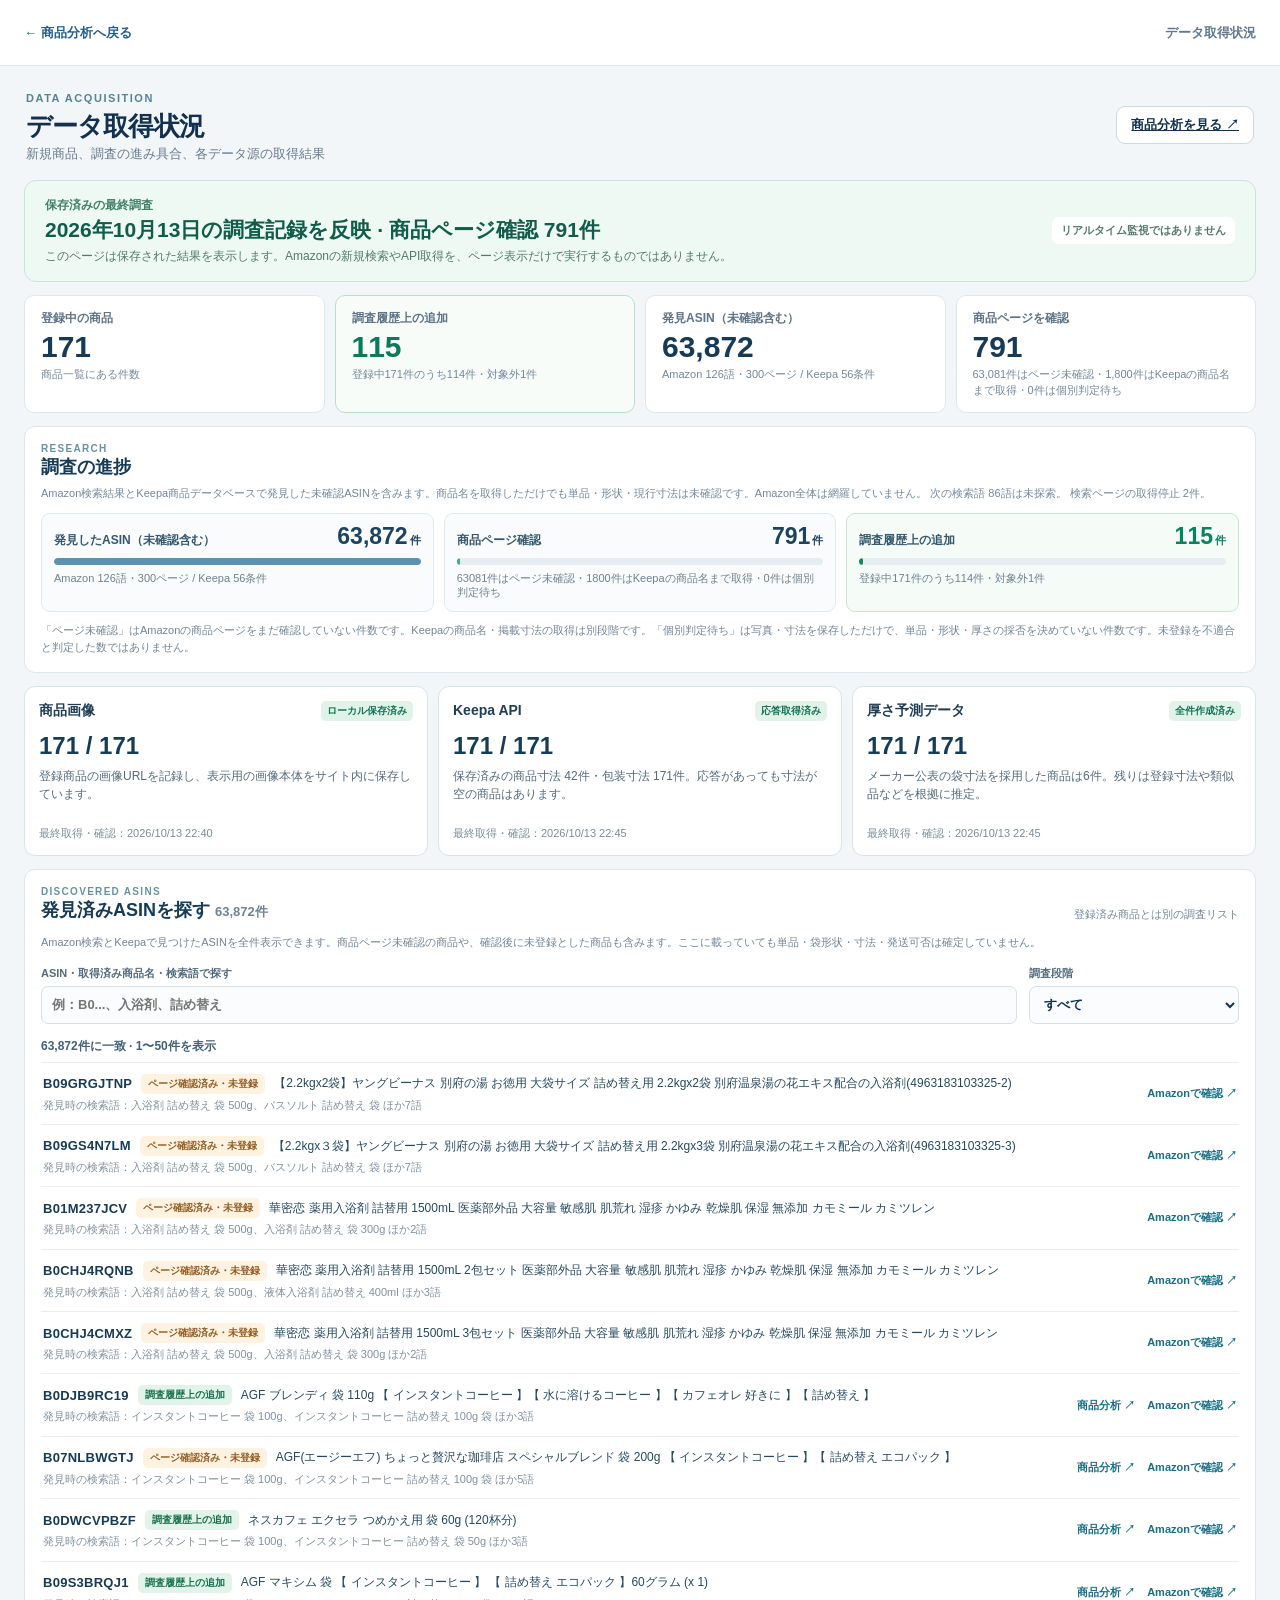
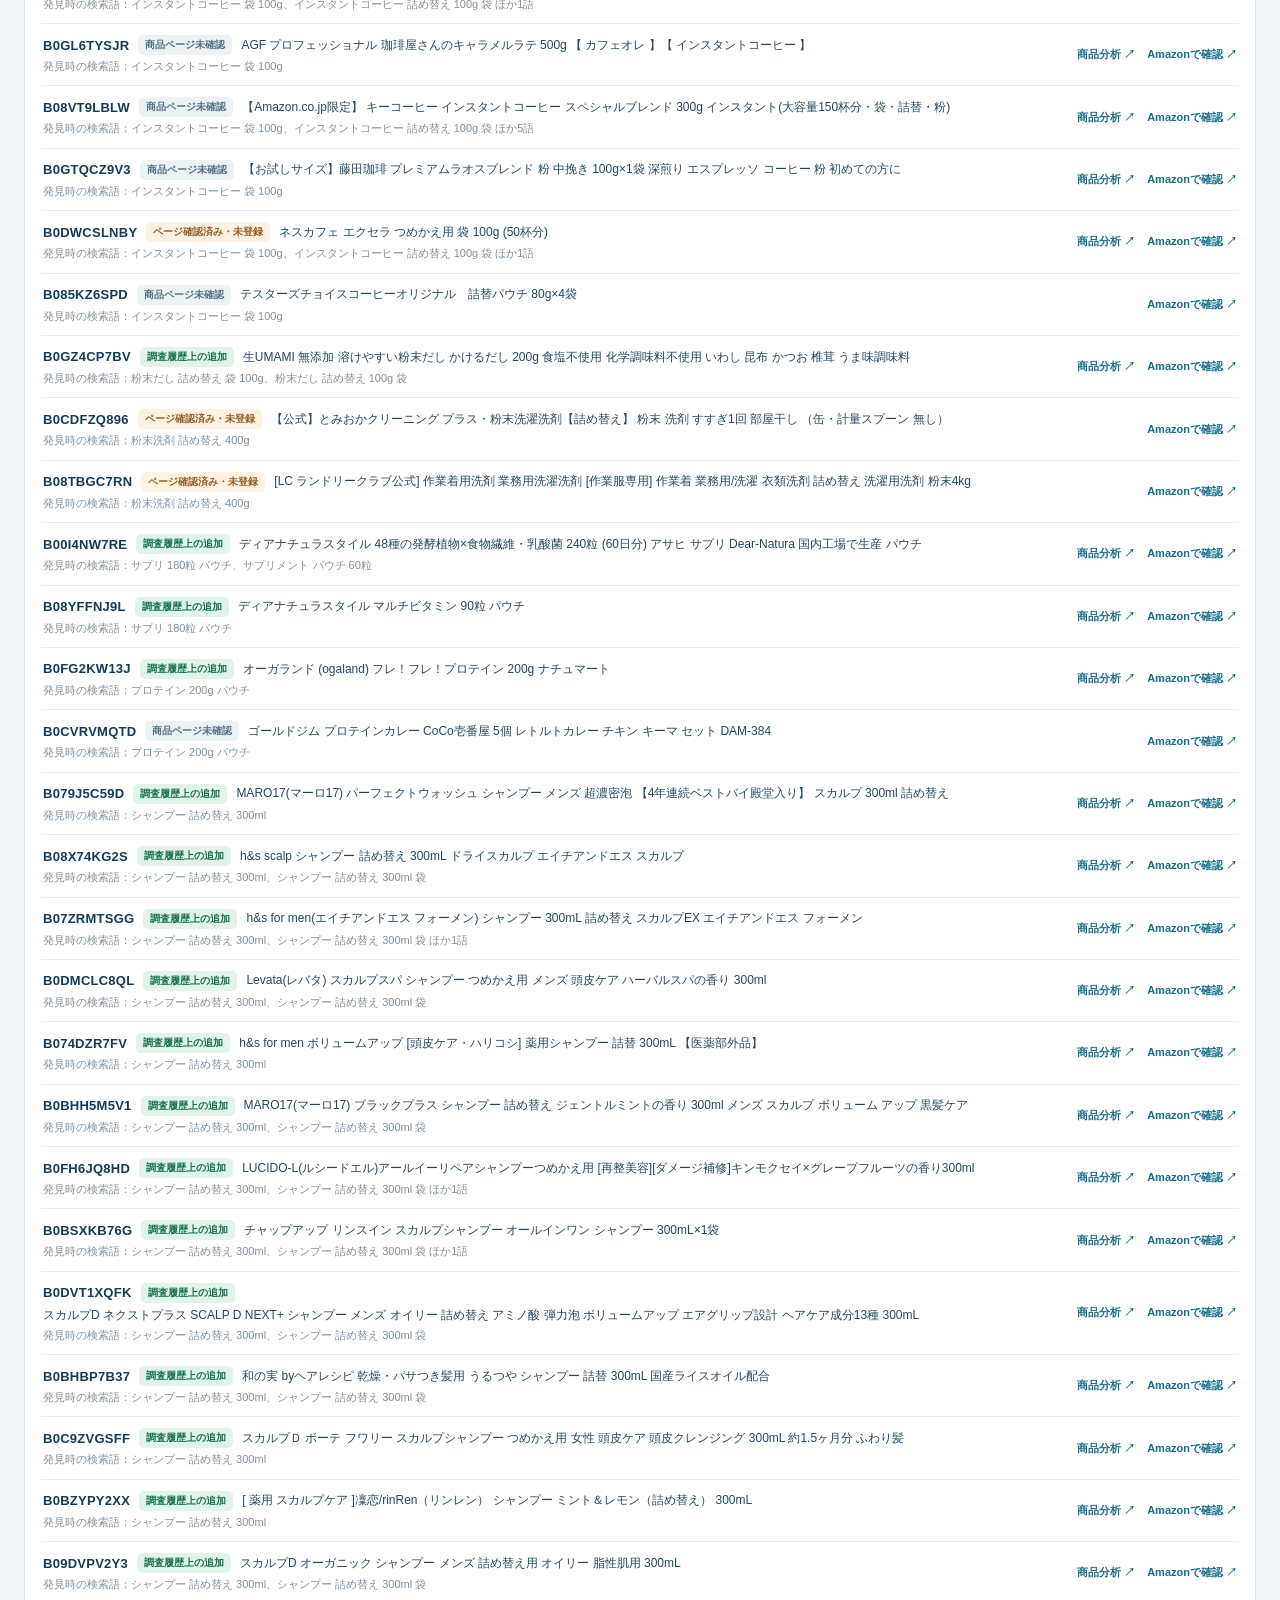
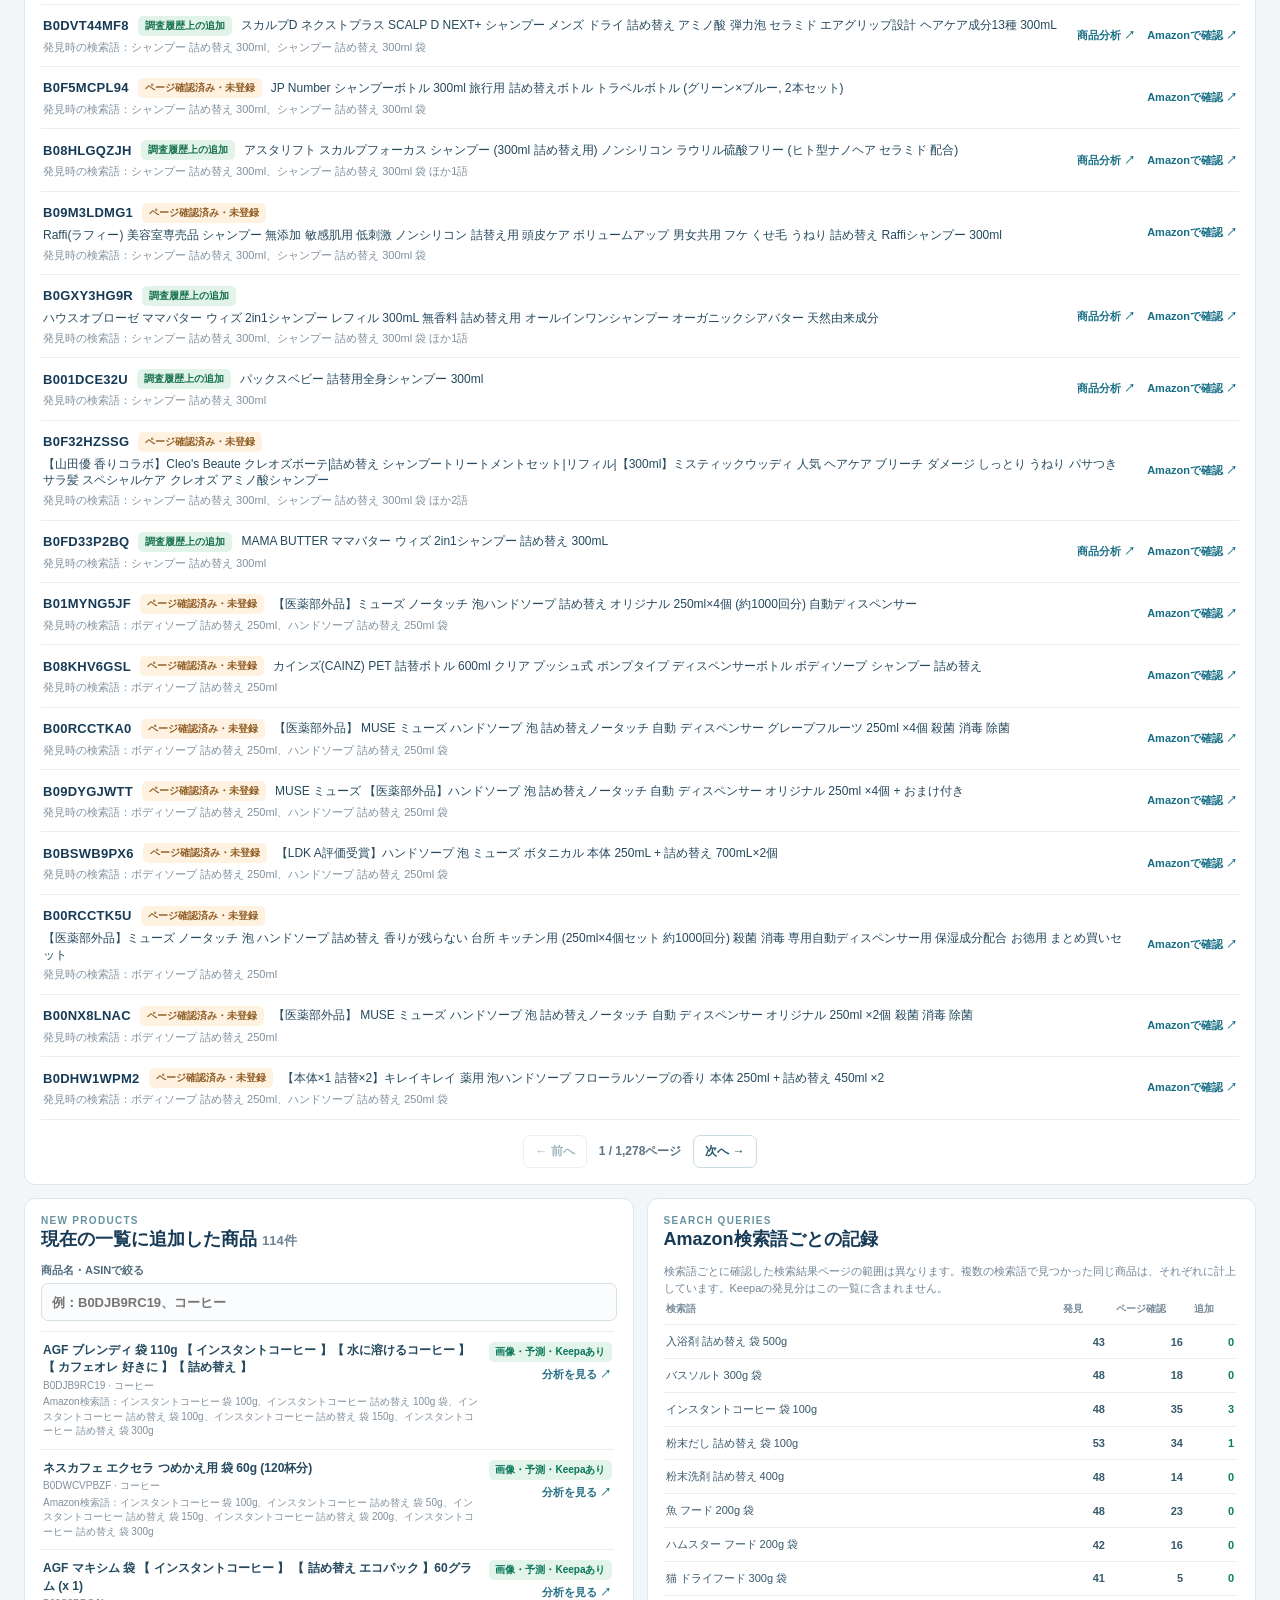
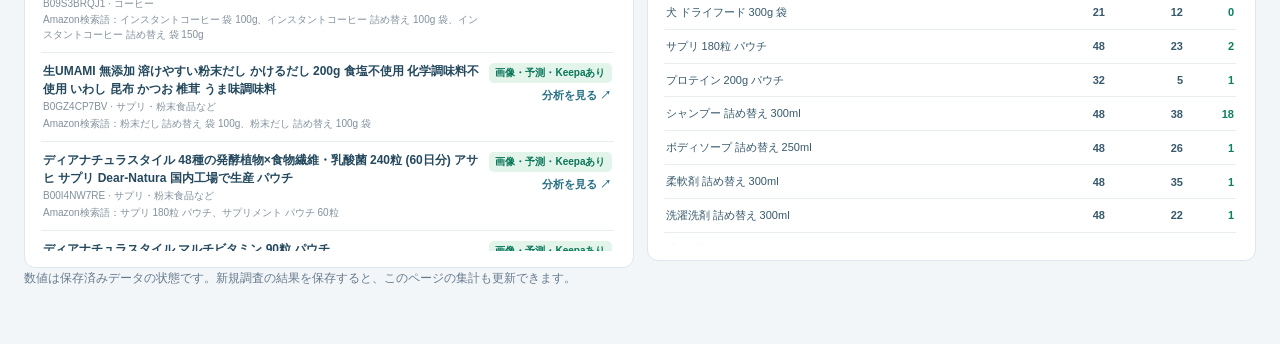
==== commit 5cea09aa: "Add two screened corn flake pouch candidates" ====
--- a/acquisition.html
+++ b/acquisition.html
@@ -38,13 +38,13 @@
       <footer>数値は保存済みデータの状態です。新規調査の結果を保存すると、このページの集計も更新できます。</footer>
     </div>
   </main>
-  <script src="data.js?v=20261013s"></script>
-  <script src="predictions.js?v=20261013s"></script>
-  <script src="product_images.js?v=20261013s"></script>
-  <script src="local_product_images.js?v=20261013s"></script>
-  <script src="api_dimensions.js?v=20261012d"></script>
-  <script src="acquisition_status.js?v=20261013s"></script>
-  <script src="discovered_asins.js?v=20261013s"></script>
+  <script src="data.js?v=20261013t"></script>
+  <script src="predictions.js?v=20261013t"></script>
+  <script src="product_images.js?v=20261013t"></script>
+  <script src="local_product_images.js?v=20261013t"></script>
+  <script src="api_dimensions.js?v=20261013t"></script>
+  <script src="acquisition_status.js?v=20261013t"></script>
+  <script src="discovered_asins.js?v=20261013t"></script>
   <script src="acquisition.js?v=11"></script>
 </body>
 </html>
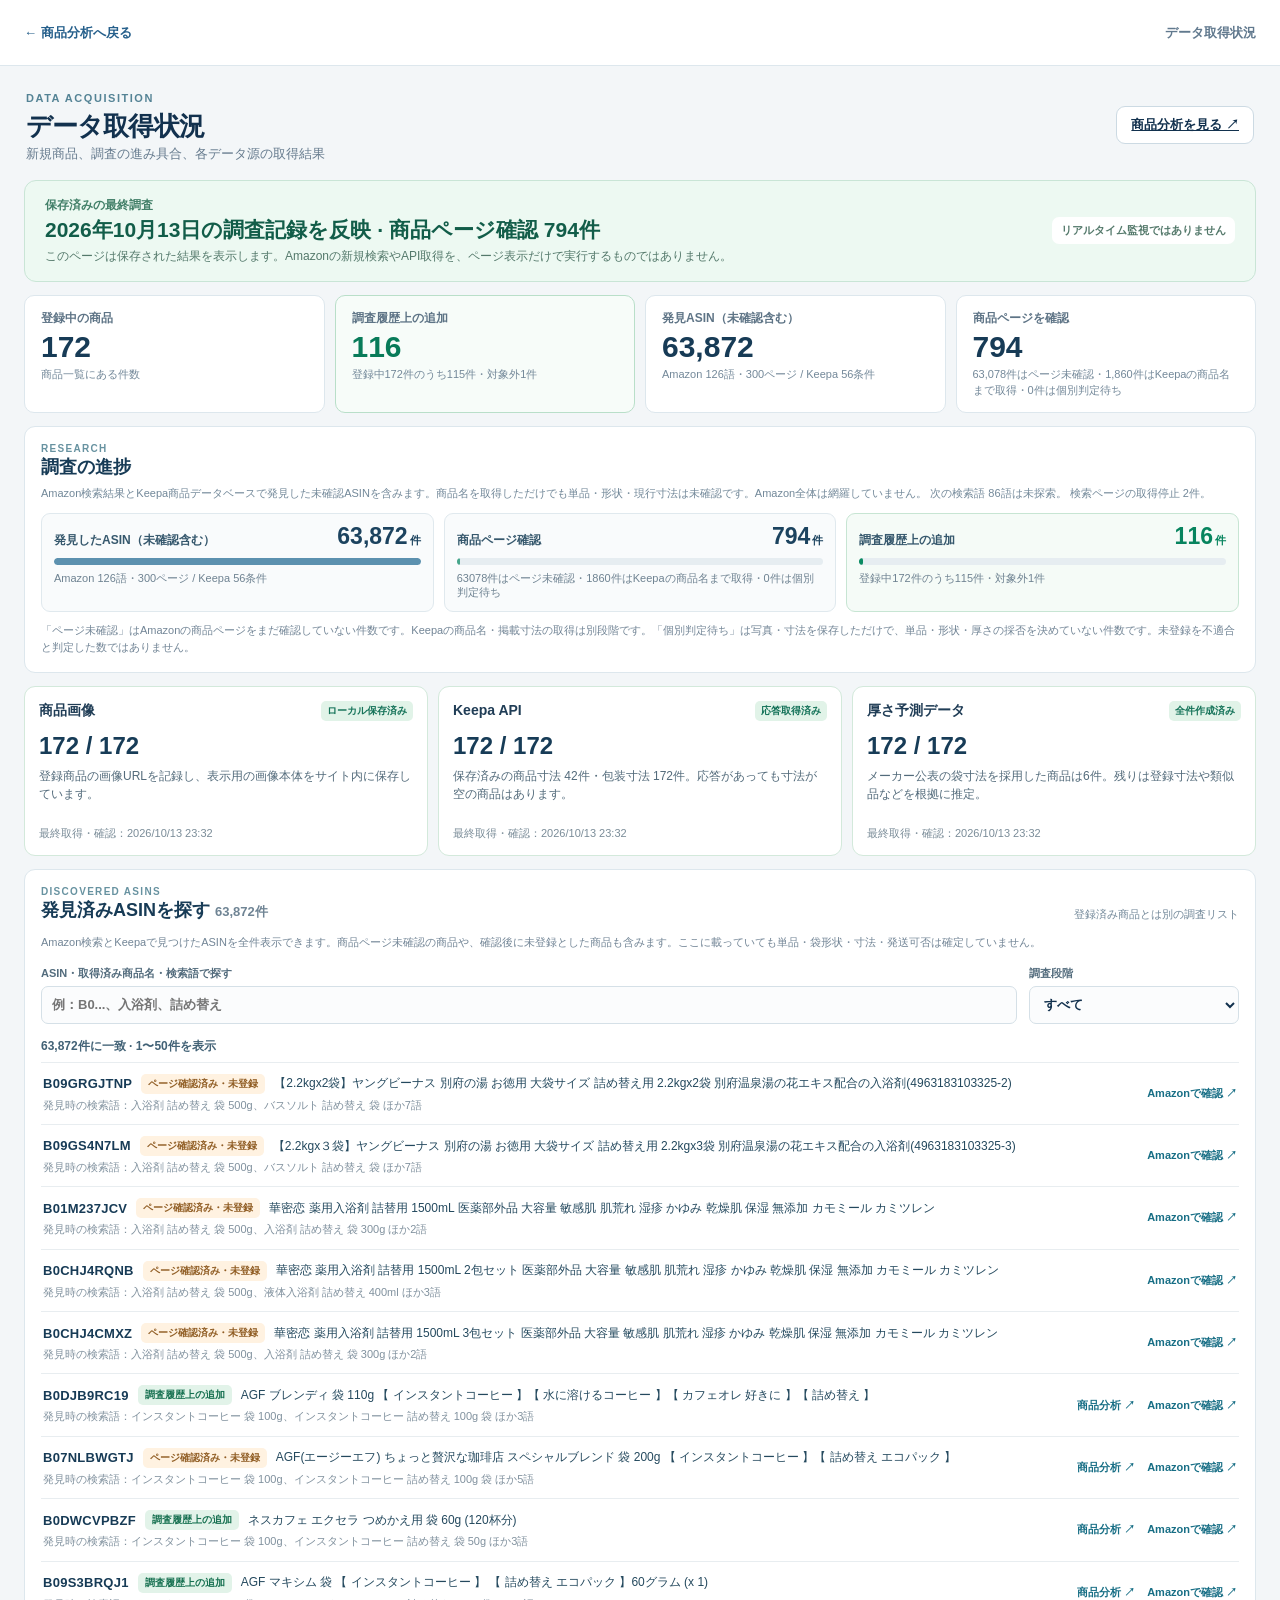
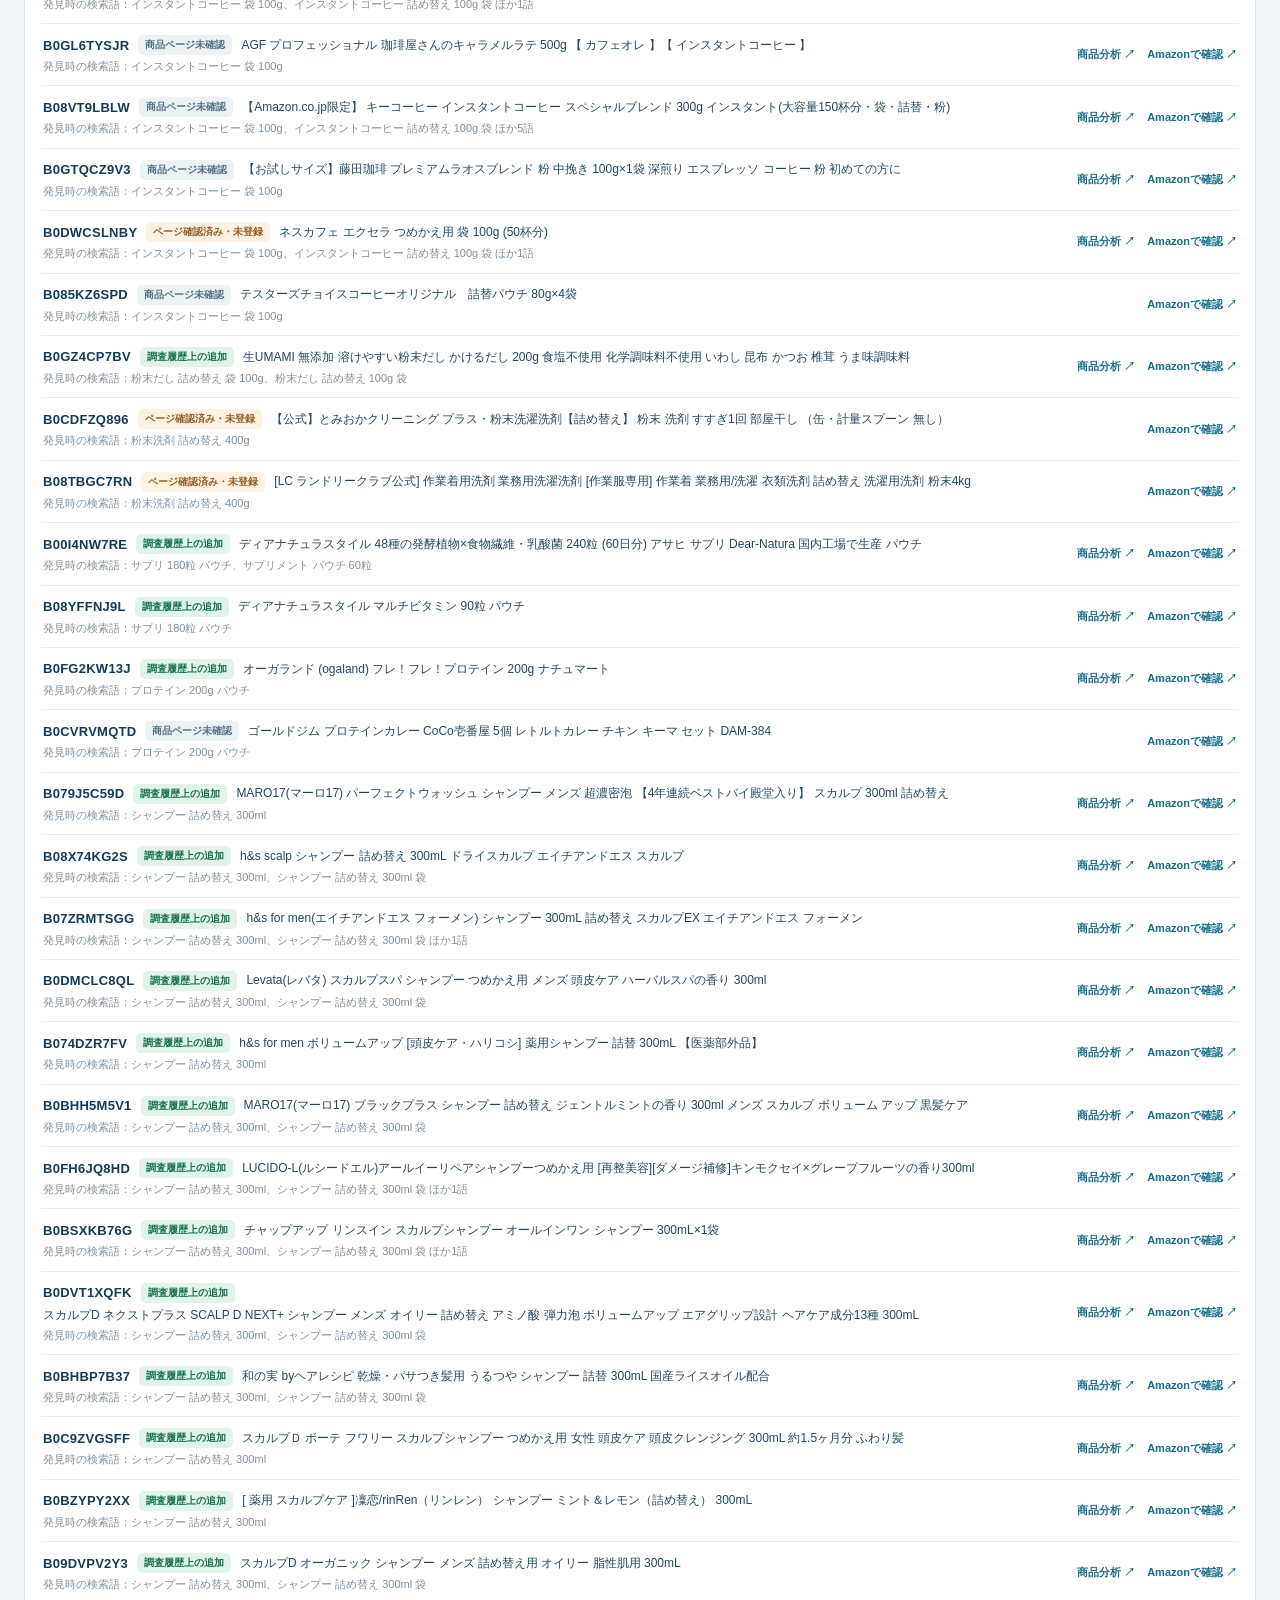
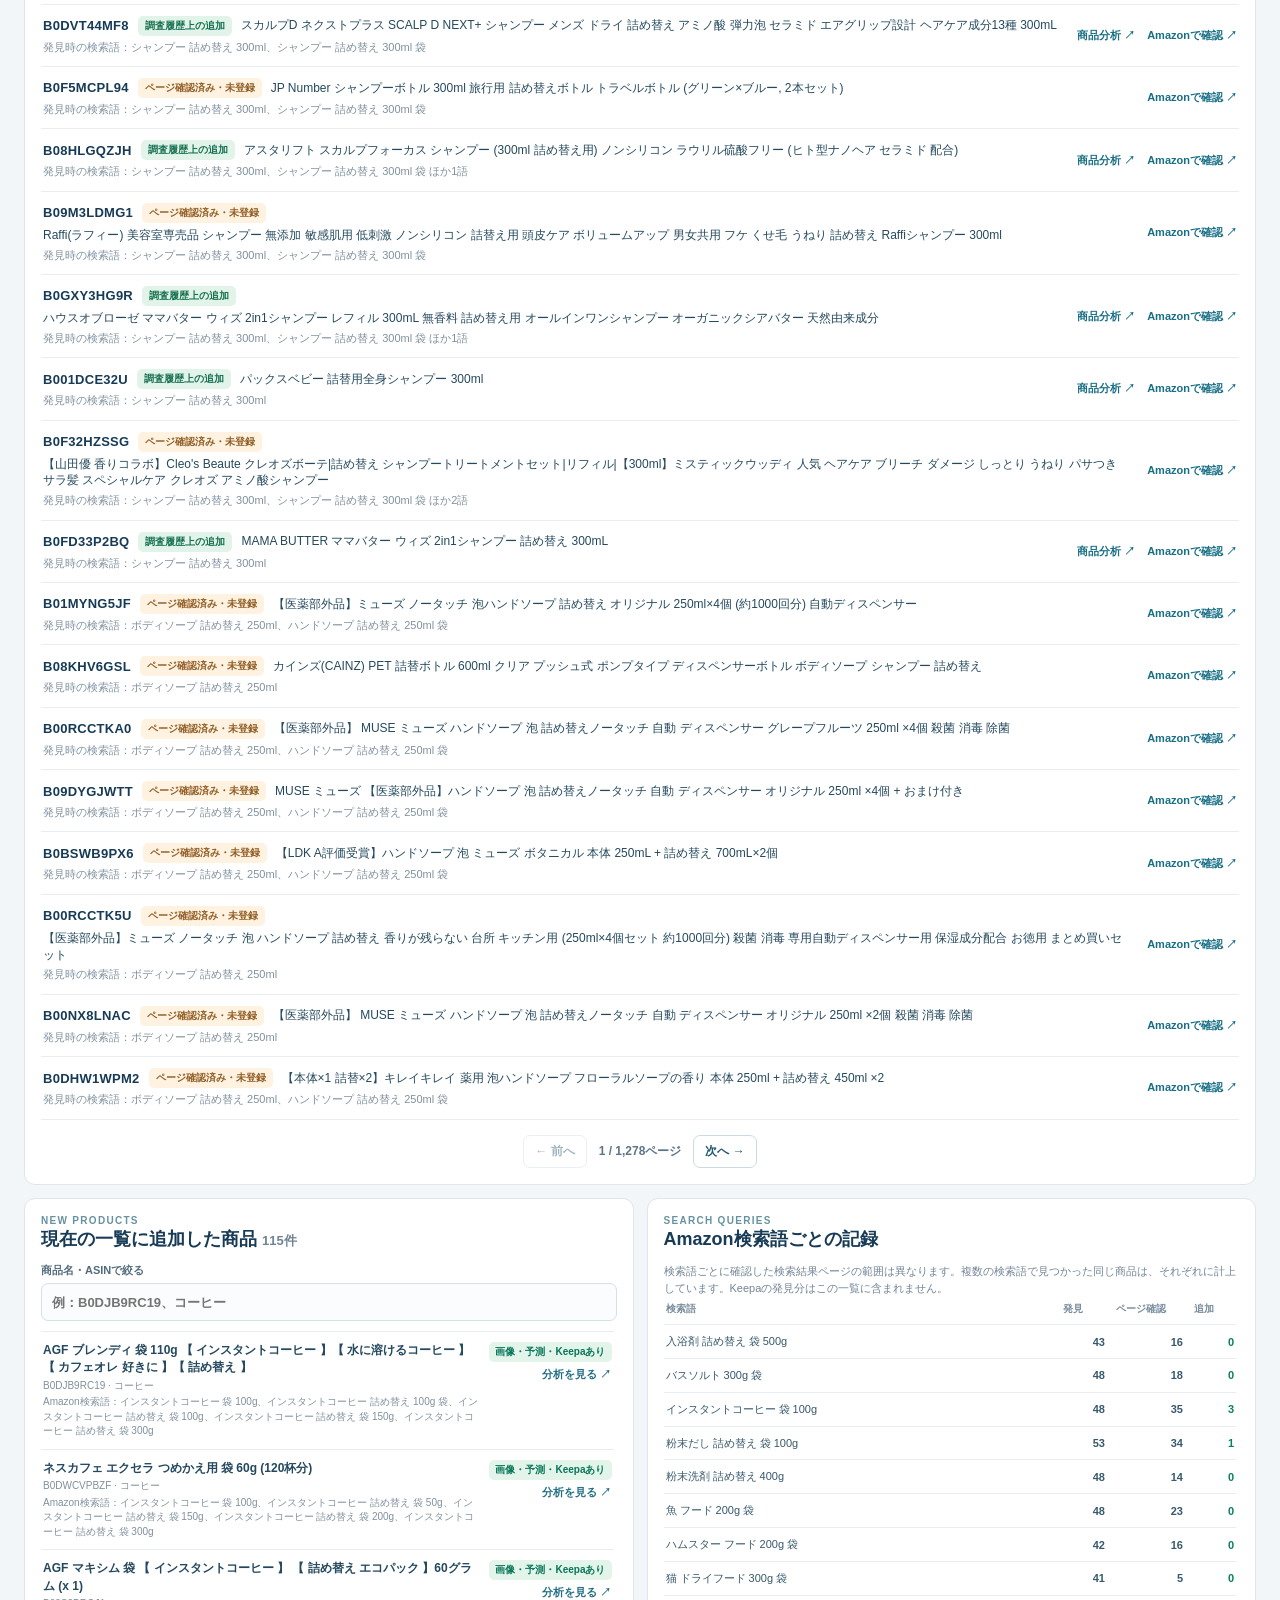
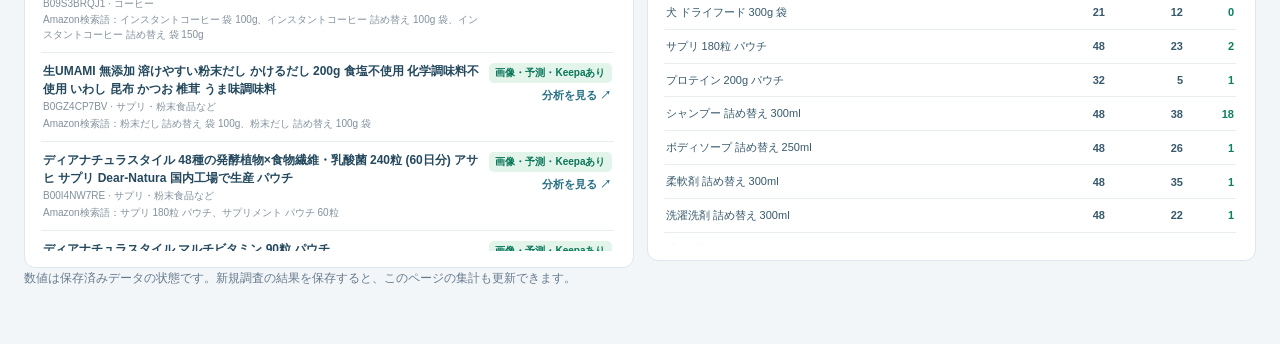
==== commit 15d15fff: "Add chili bean pouch candidate and compare cheaper FBA offers" ====
--- a/acquisition.html
+++ b/acquisition.html
@@ -38,13 +38,13 @@
       <footer>数値は保存済みデータの状態です。新規調査の結果を保存すると、このページの集計も更新できます。</footer>
     </div>
   </main>
-  <script src="data.js?v=20261013t"></script>
-  <script src="predictions.js?v=20261013t"></script>
-  <script src="product_images.js?v=20261013t"></script>
-  <script src="local_product_images.js?v=20261013t"></script>
-  <script src="api_dimensions.js?v=20261013t"></script>
-  <script src="acquisition_status.js?v=20261013t"></script>
-  <script src="discovered_asins.js?v=20261013t"></script>
+  <script src="data.js?v=20261013v"></script>
+  <script src="predictions.js?v=20261013v"></script>
+  <script src="product_images.js?v=20261013v"></script>
+  <script src="local_product_images.js?v=20261013v"></script>
+  <script src="api_dimensions.js?v=20261013v"></script>
+  <script src="acquisition_status.js?v=20261013v"></script>
+  <script src="discovered_asins.js?v=20261013v"></script>
   <script src="acquisition.js?v=11"></script>
 </body>
 </html>
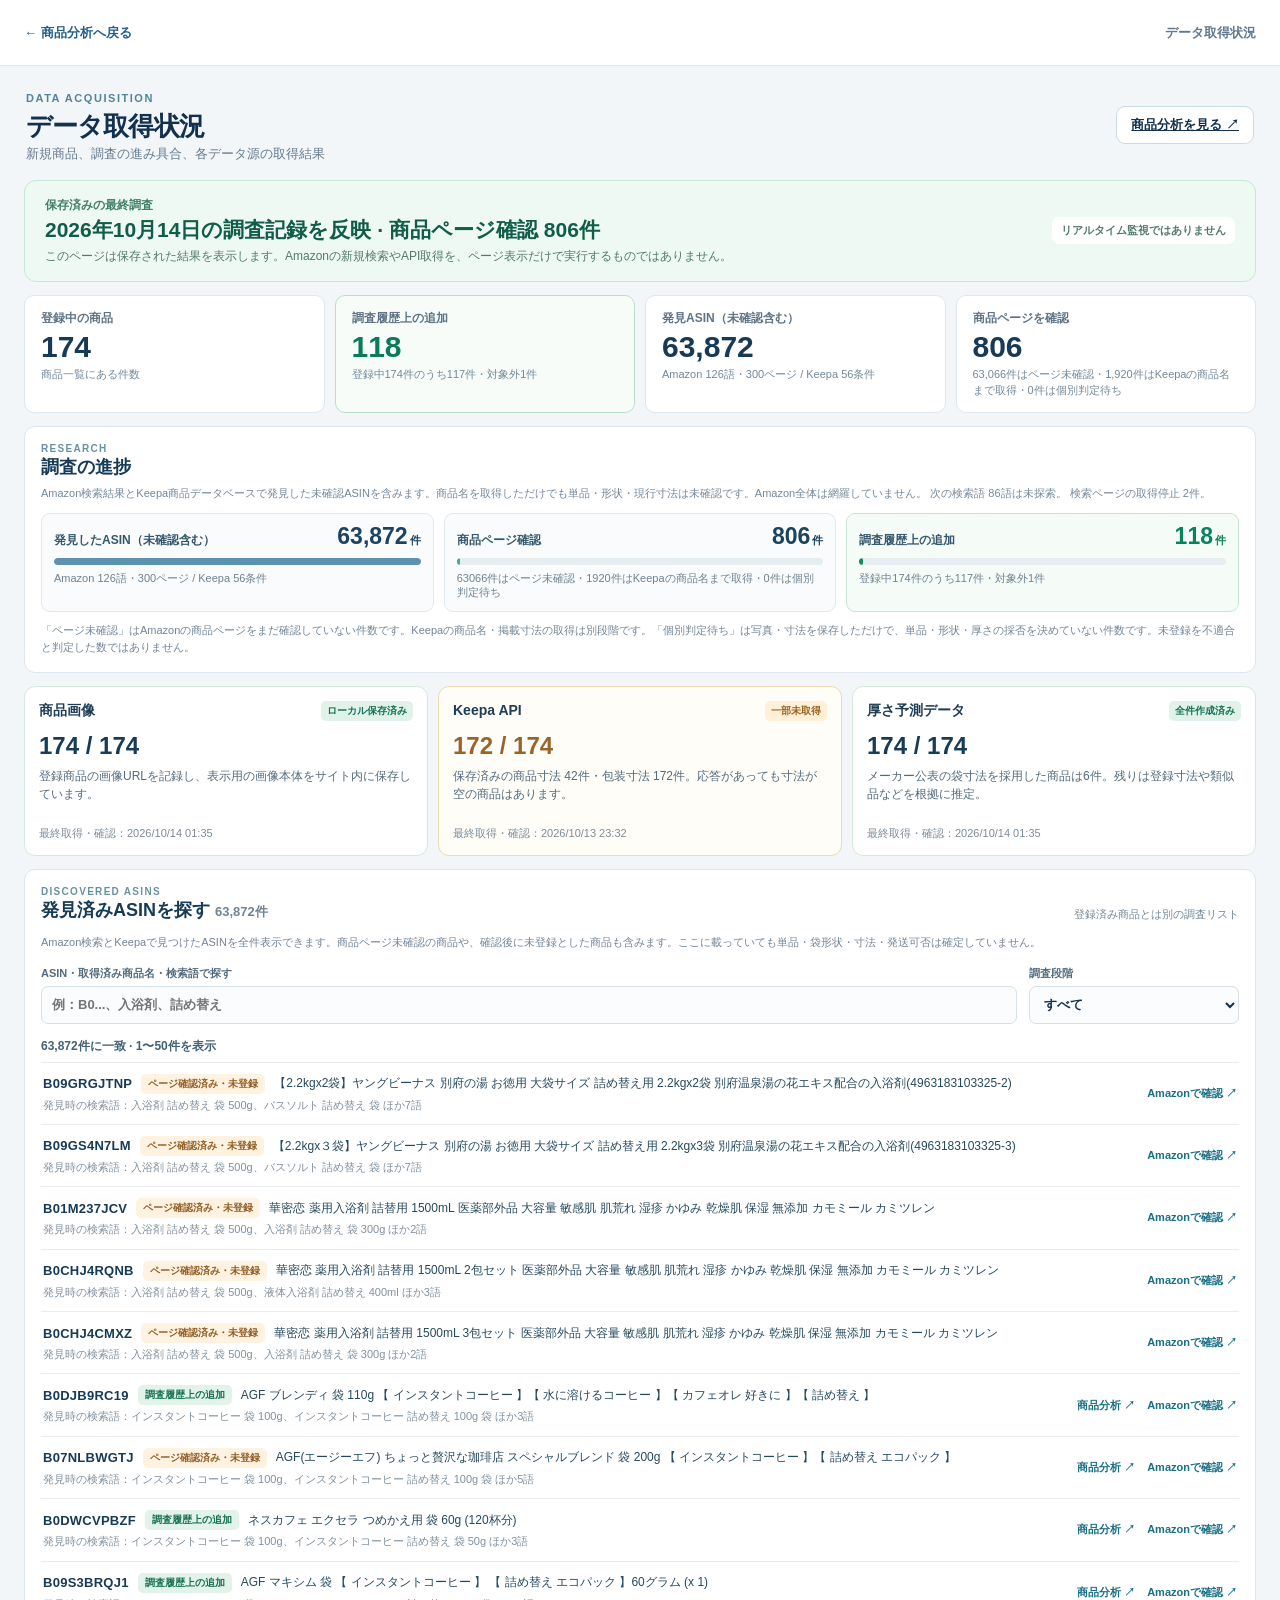
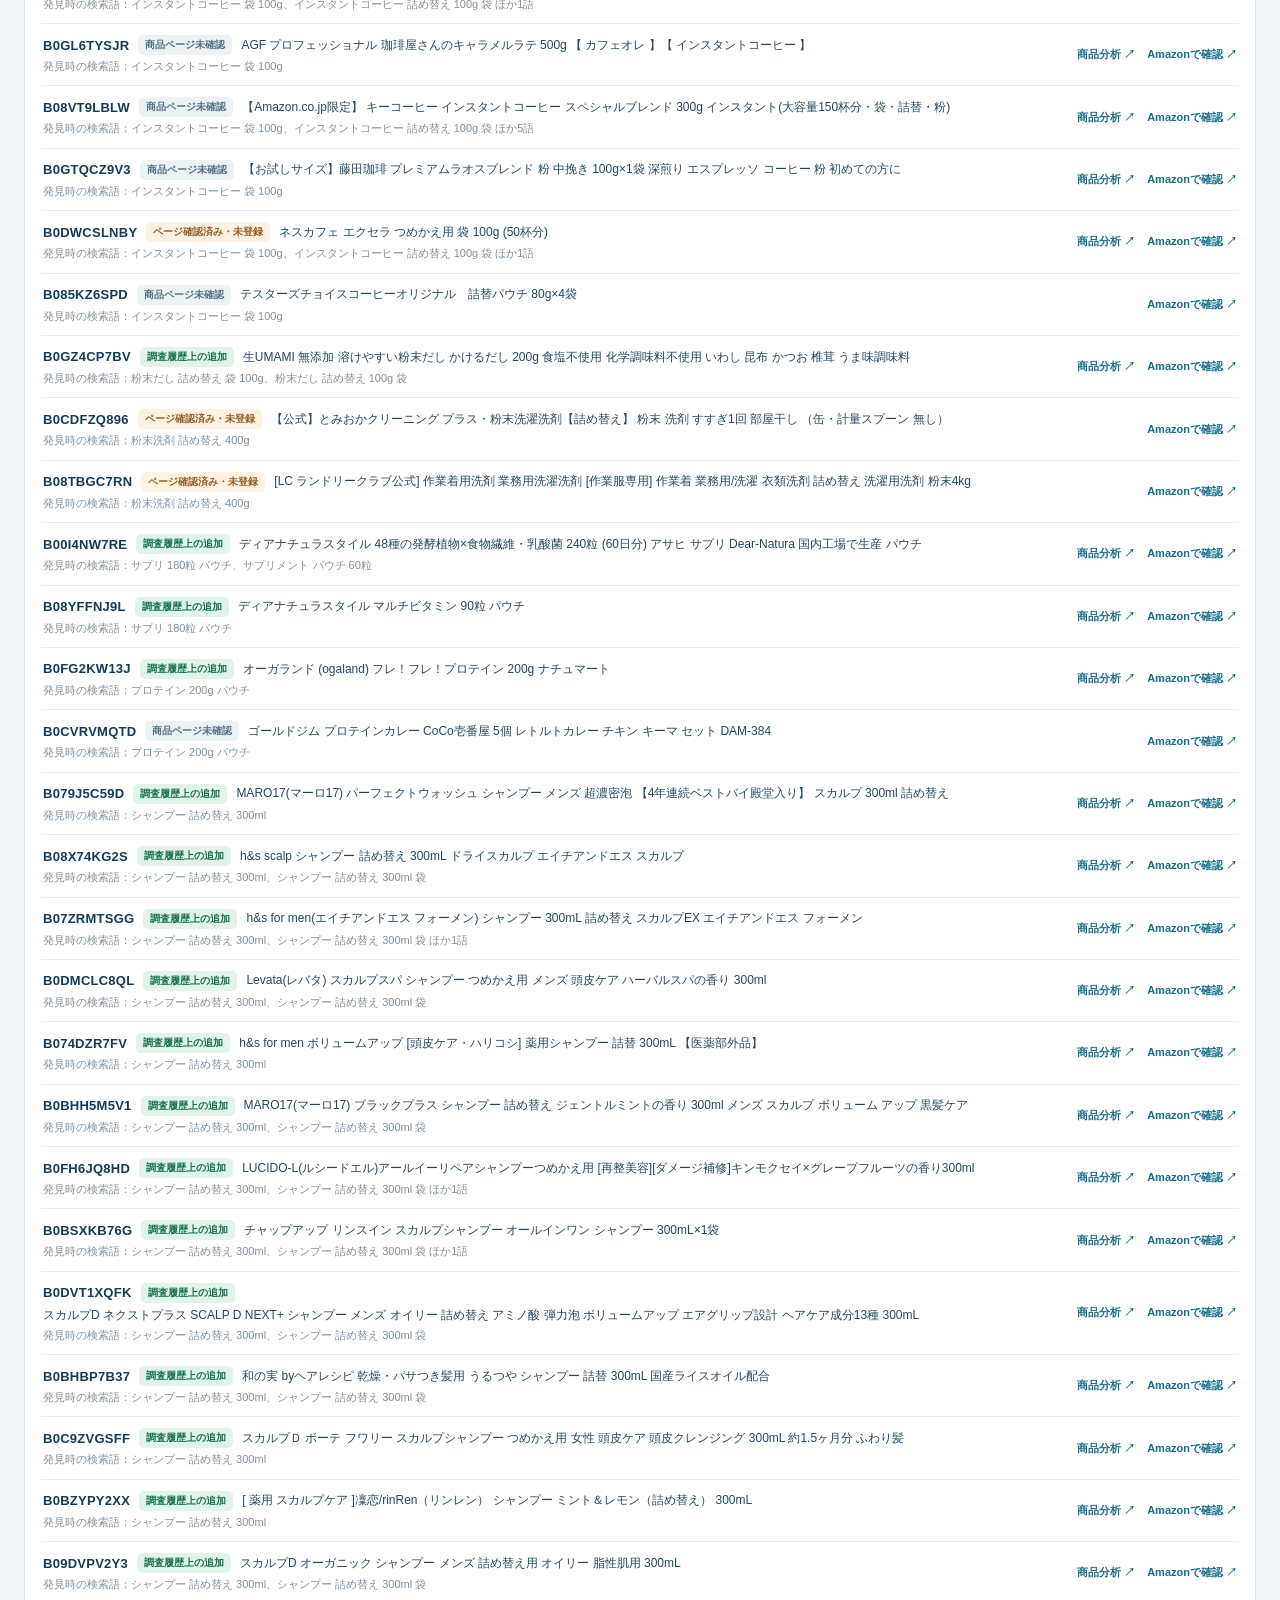
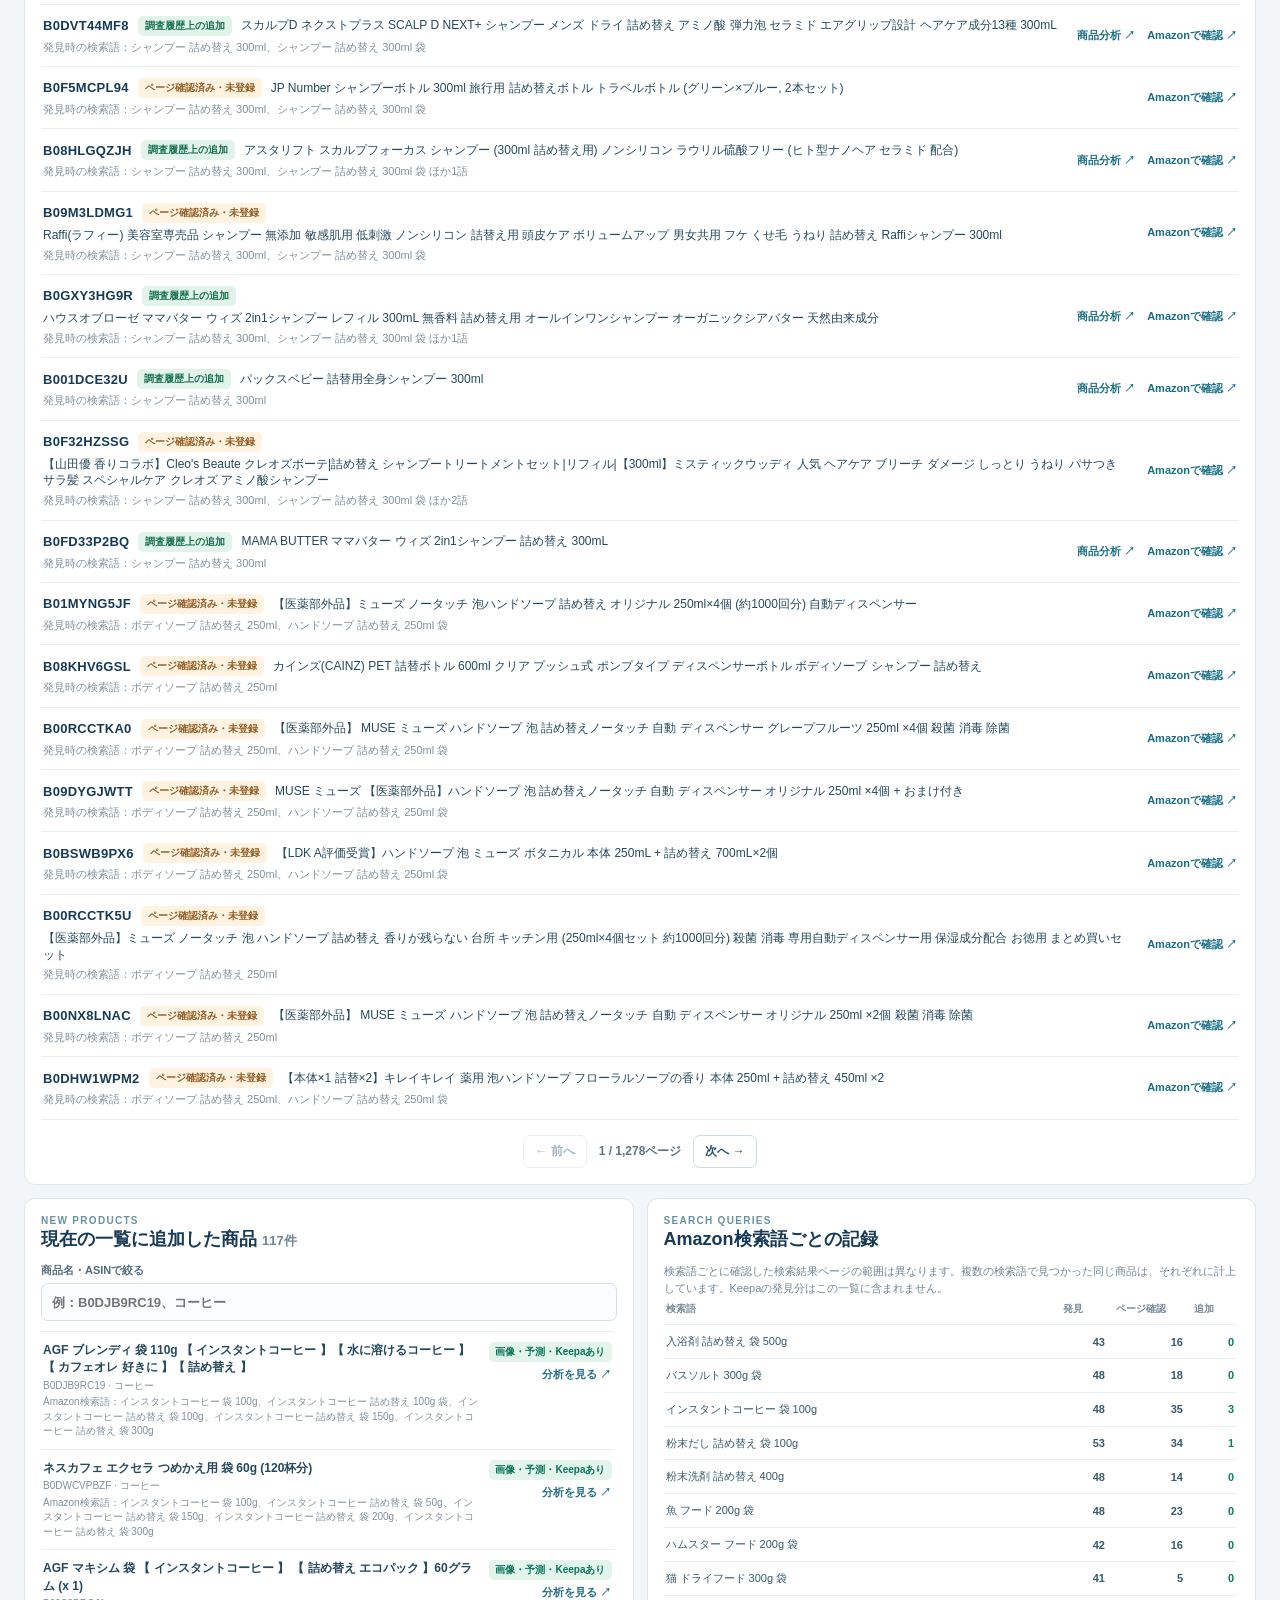
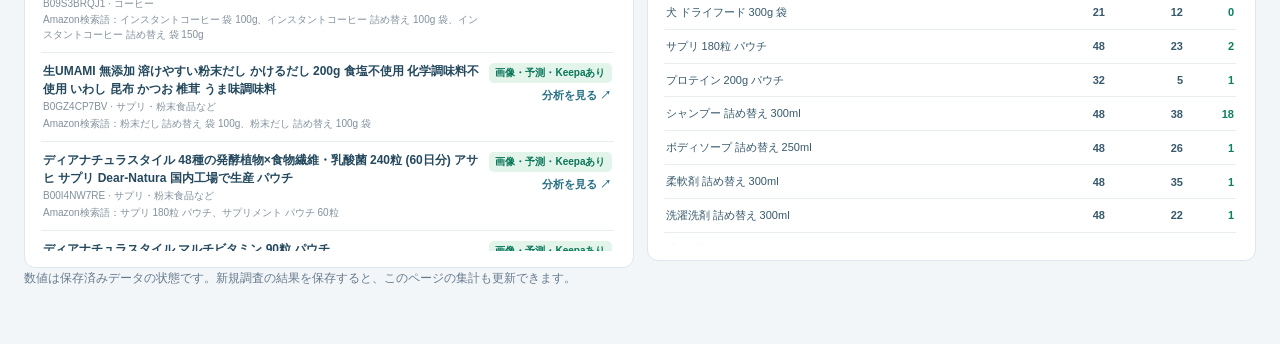
==== commit f420a2ca: "Add two verified pouch candidates and correct price-risk display" ====
--- a/acquisition.html
+++ b/acquisition.html
@@ -38,13 +38,13 @@
       <footer>数値は保存済みデータの状態です。新規調査の結果を保存すると、このページの集計も更新できます。</footer>
     </div>
   </main>
-  <script src="data.js?v=20261013v"></script>
-  <script src="predictions.js?v=20261013v"></script>
-  <script src="product_images.js?v=20261013v"></script>
-  <script src="local_product_images.js?v=20261013v"></script>
-  <script src="api_dimensions.js?v=20261013v"></script>
-  <script src="acquisition_status.js?v=20261013v"></script>
-  <script src="discovered_asins.js?v=20261013v"></script>
+  <script src="data.js?v=20261014a"></script>
+  <script src="predictions.js?v=20261014a"></script>
+  <script src="product_images.js?v=20261014a"></script>
+  <script src="local_product_images.js?v=20261014a"></script>
+  <script src="api_dimensions.js?v=20261014a"></script>
+  <script src="acquisition_status.js?v=20261014a"></script>
+  <script src="discovered_asins.js?v=20261014a"></script>
   <script src="acquisition.js?v=11"></script>
 </body>
 </html>
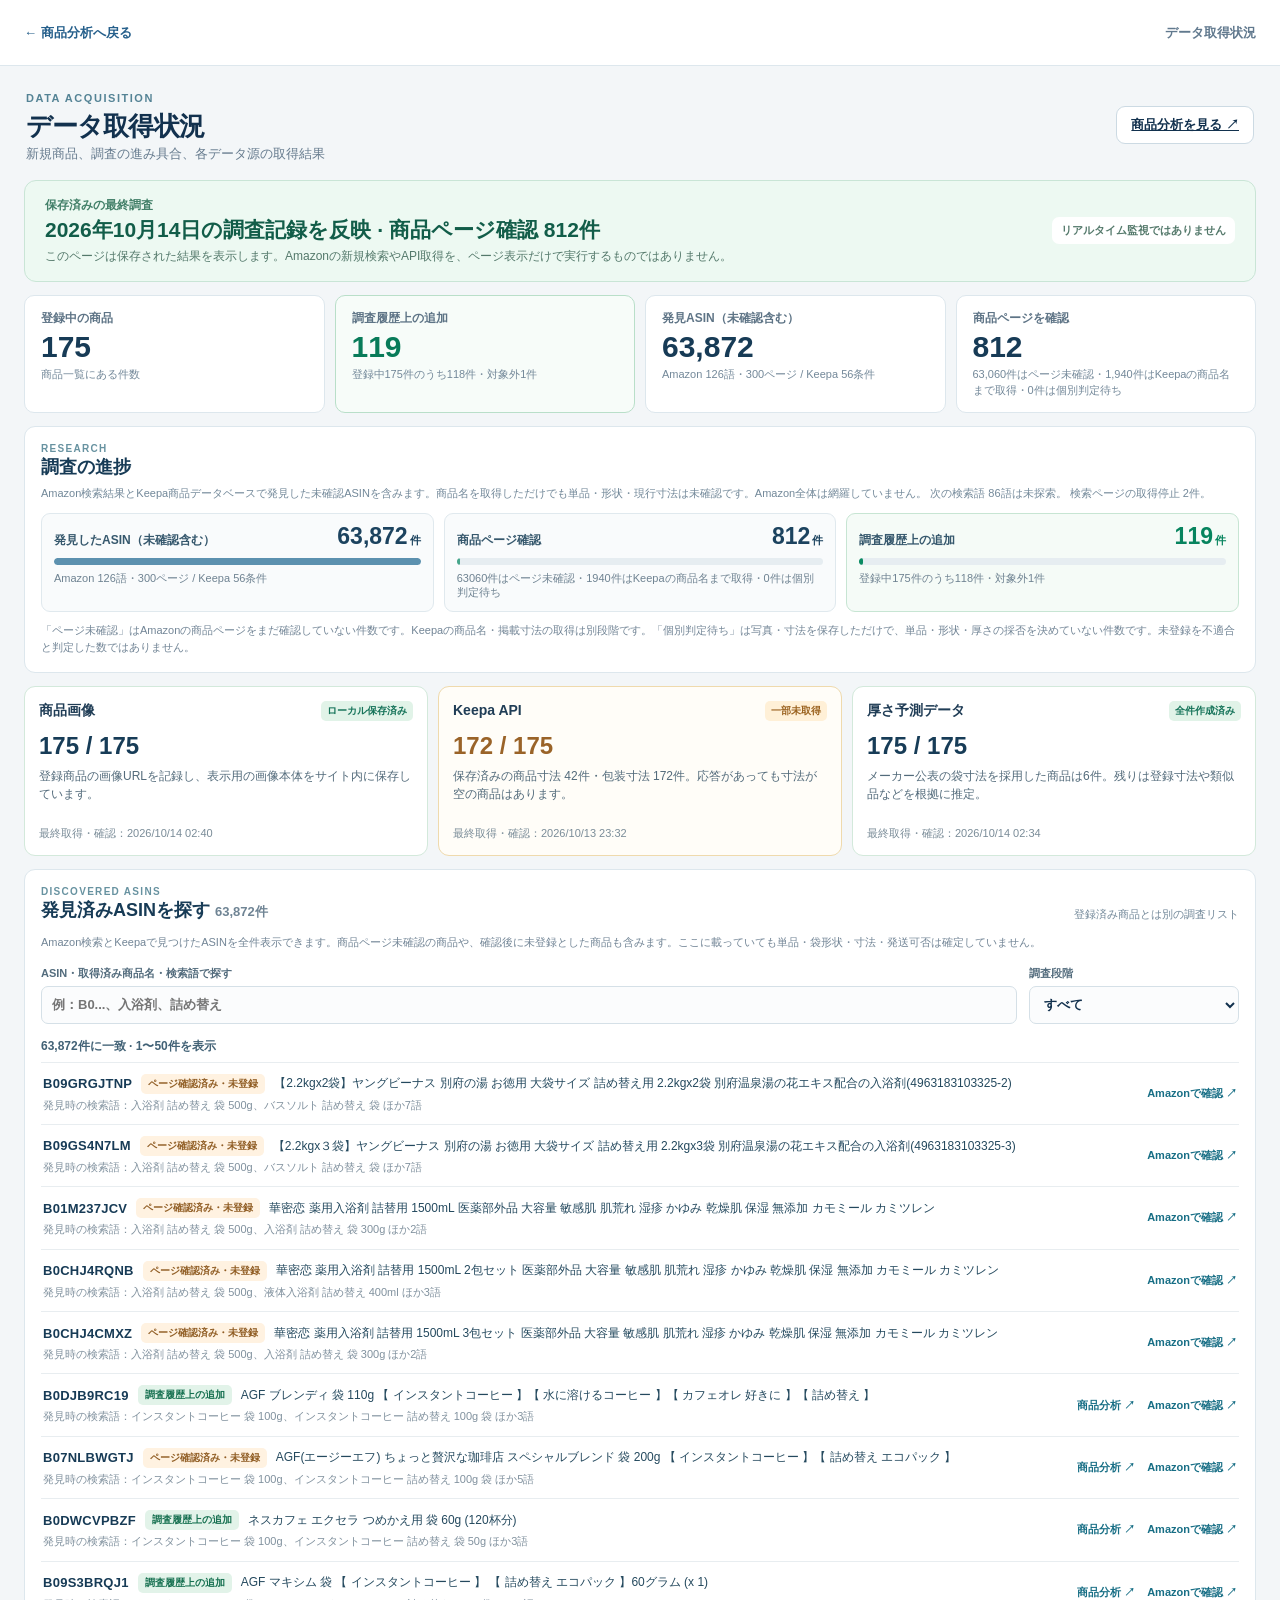
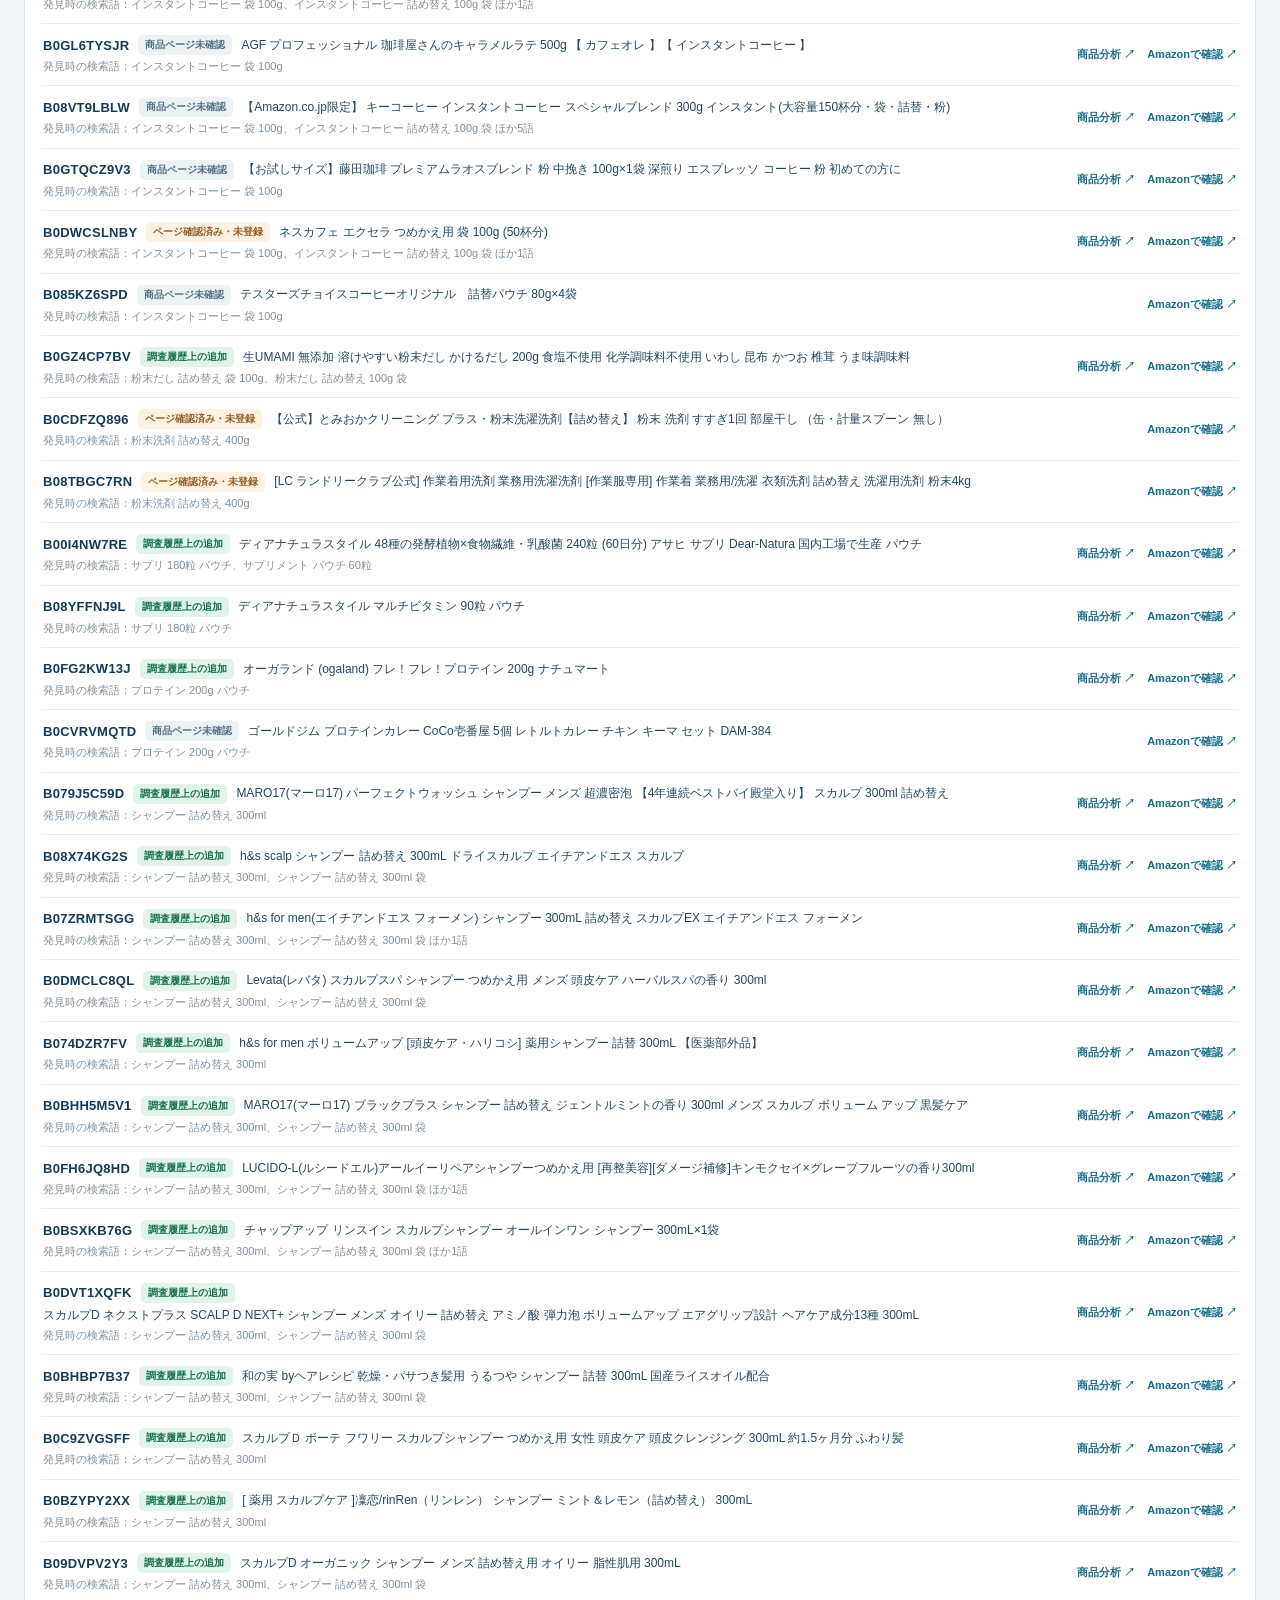
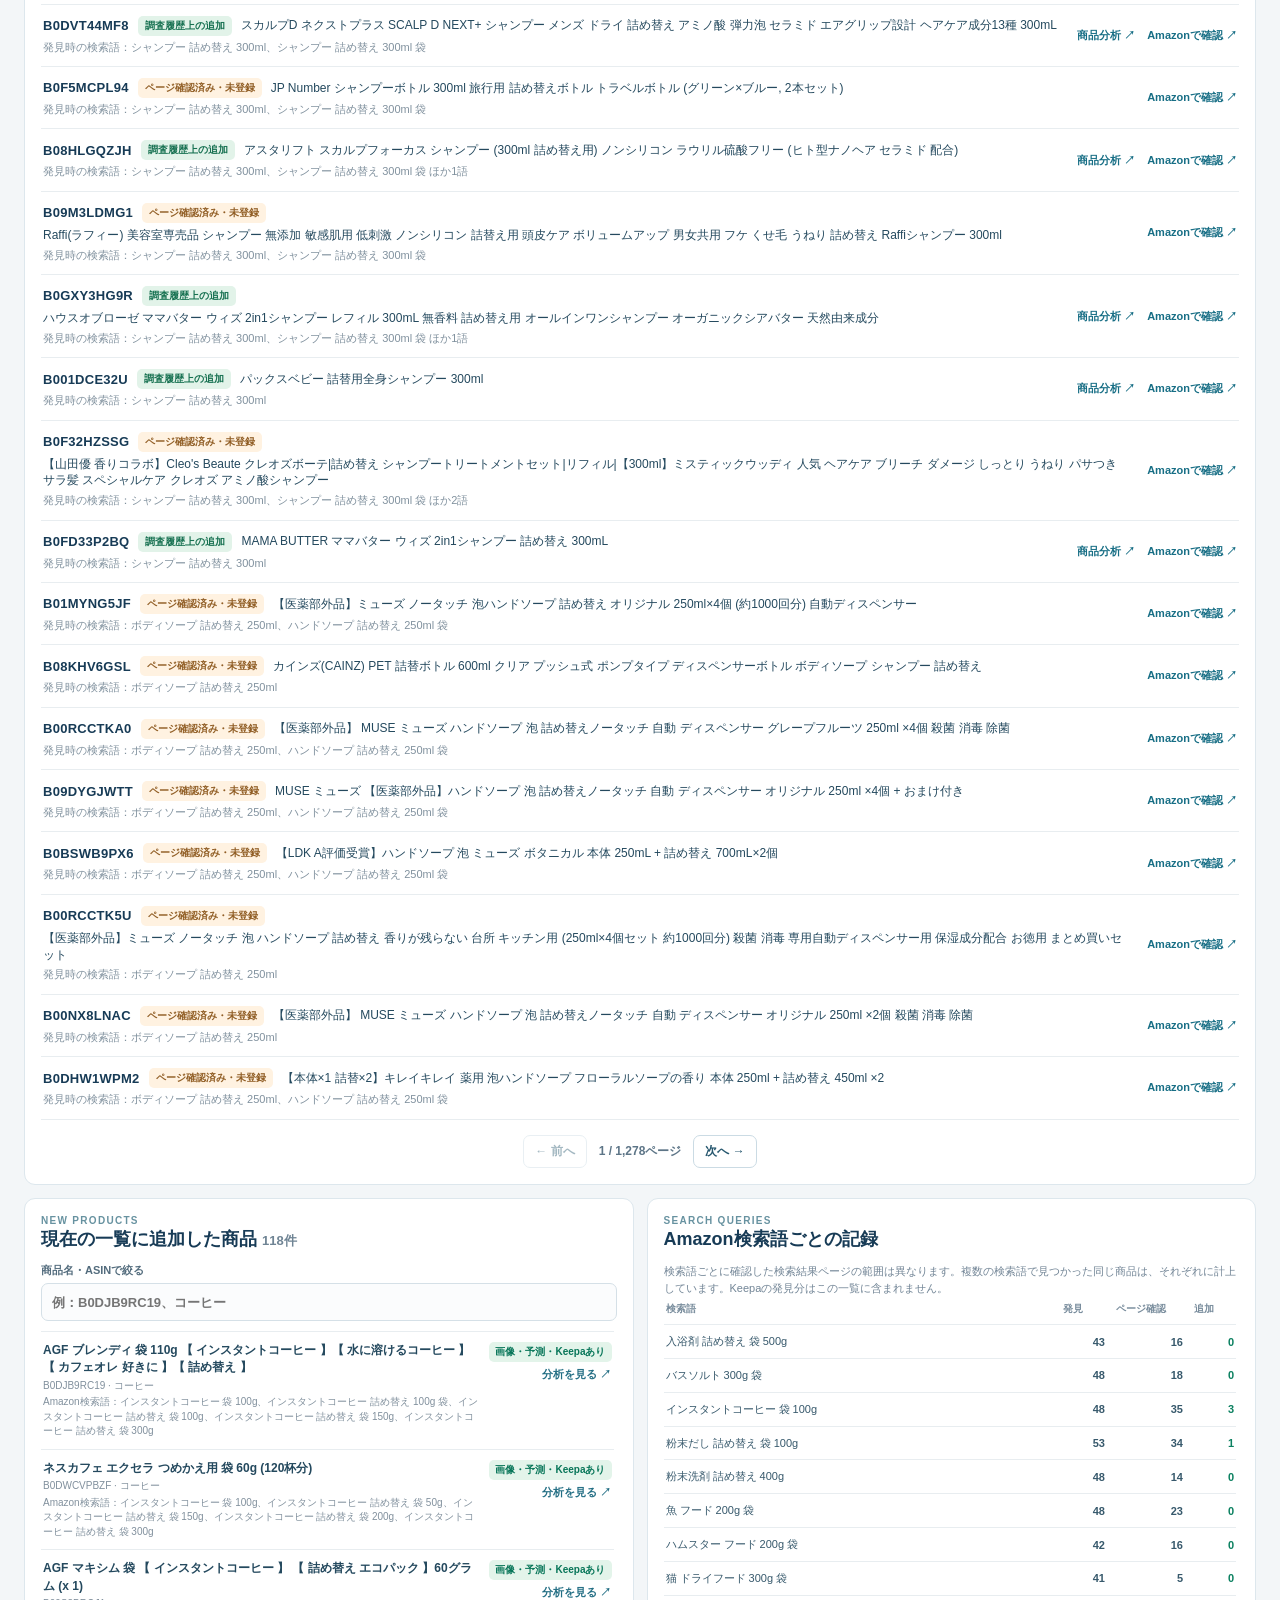
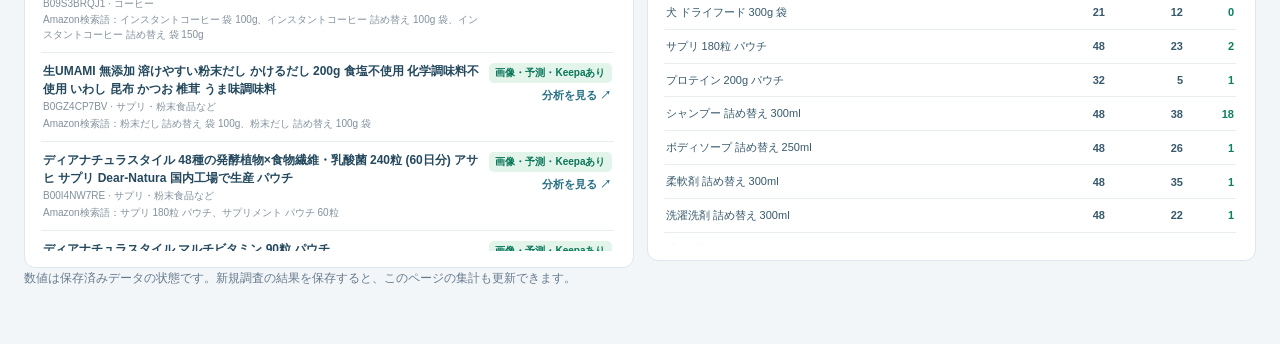
==== commit e667fd14: "Add spoon-free fiber pouch candidate and verified MFN margin" ====
--- a/acquisition.html
+++ b/acquisition.html
@@ -38,13 +38,13 @@
       <footer>数値は保存済みデータの状態です。新規調査の結果を保存すると、このページの集計も更新できます。</footer>
     </div>
   </main>
-  <script src="data.js?v=20261014a"></script>
-  <script src="predictions.js?v=20261014a"></script>
-  <script src="product_images.js?v=20261014a"></script>
-  <script src="local_product_images.js?v=20261014a"></script>
-  <script src="api_dimensions.js?v=20261014a"></script>
-  <script src="acquisition_status.js?v=20261014a"></script>
-  <script src="discovered_asins.js?v=20261014a"></script>
+  <script src="data.js?v=20261014b"></script>
+  <script src="predictions.js?v=20261014b"></script>
+  <script src="product_images.js?v=20261014b"></script>
+  <script src="local_product_images.js?v=20261014b"></script>
+  <script src="api_dimensions.js?v=20261014b"></script>
+  <script src="acquisition_status.js?v=20261014b"></script>
+  <script src="discovered_asins.js?v=20261014b"></script>
   <script src="acquisition.js?v=11"></script>
 </body>
 </html>
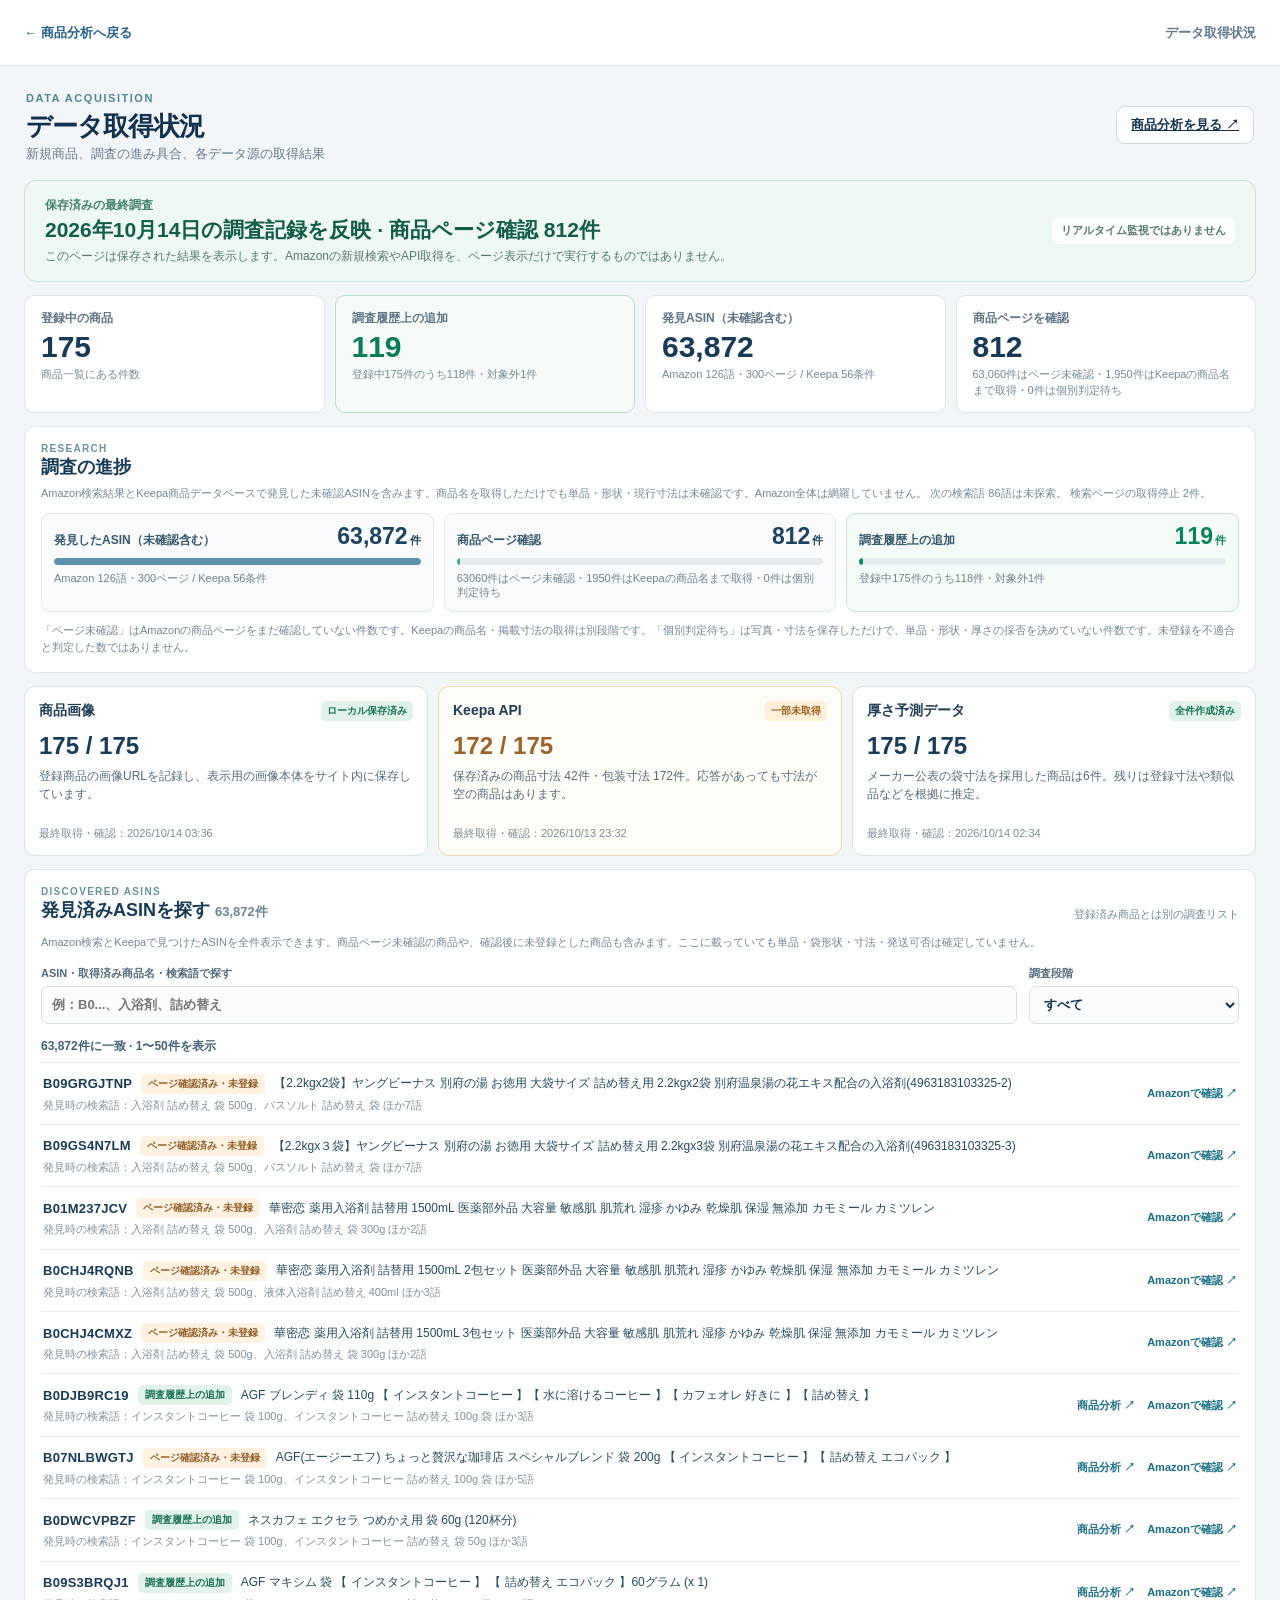
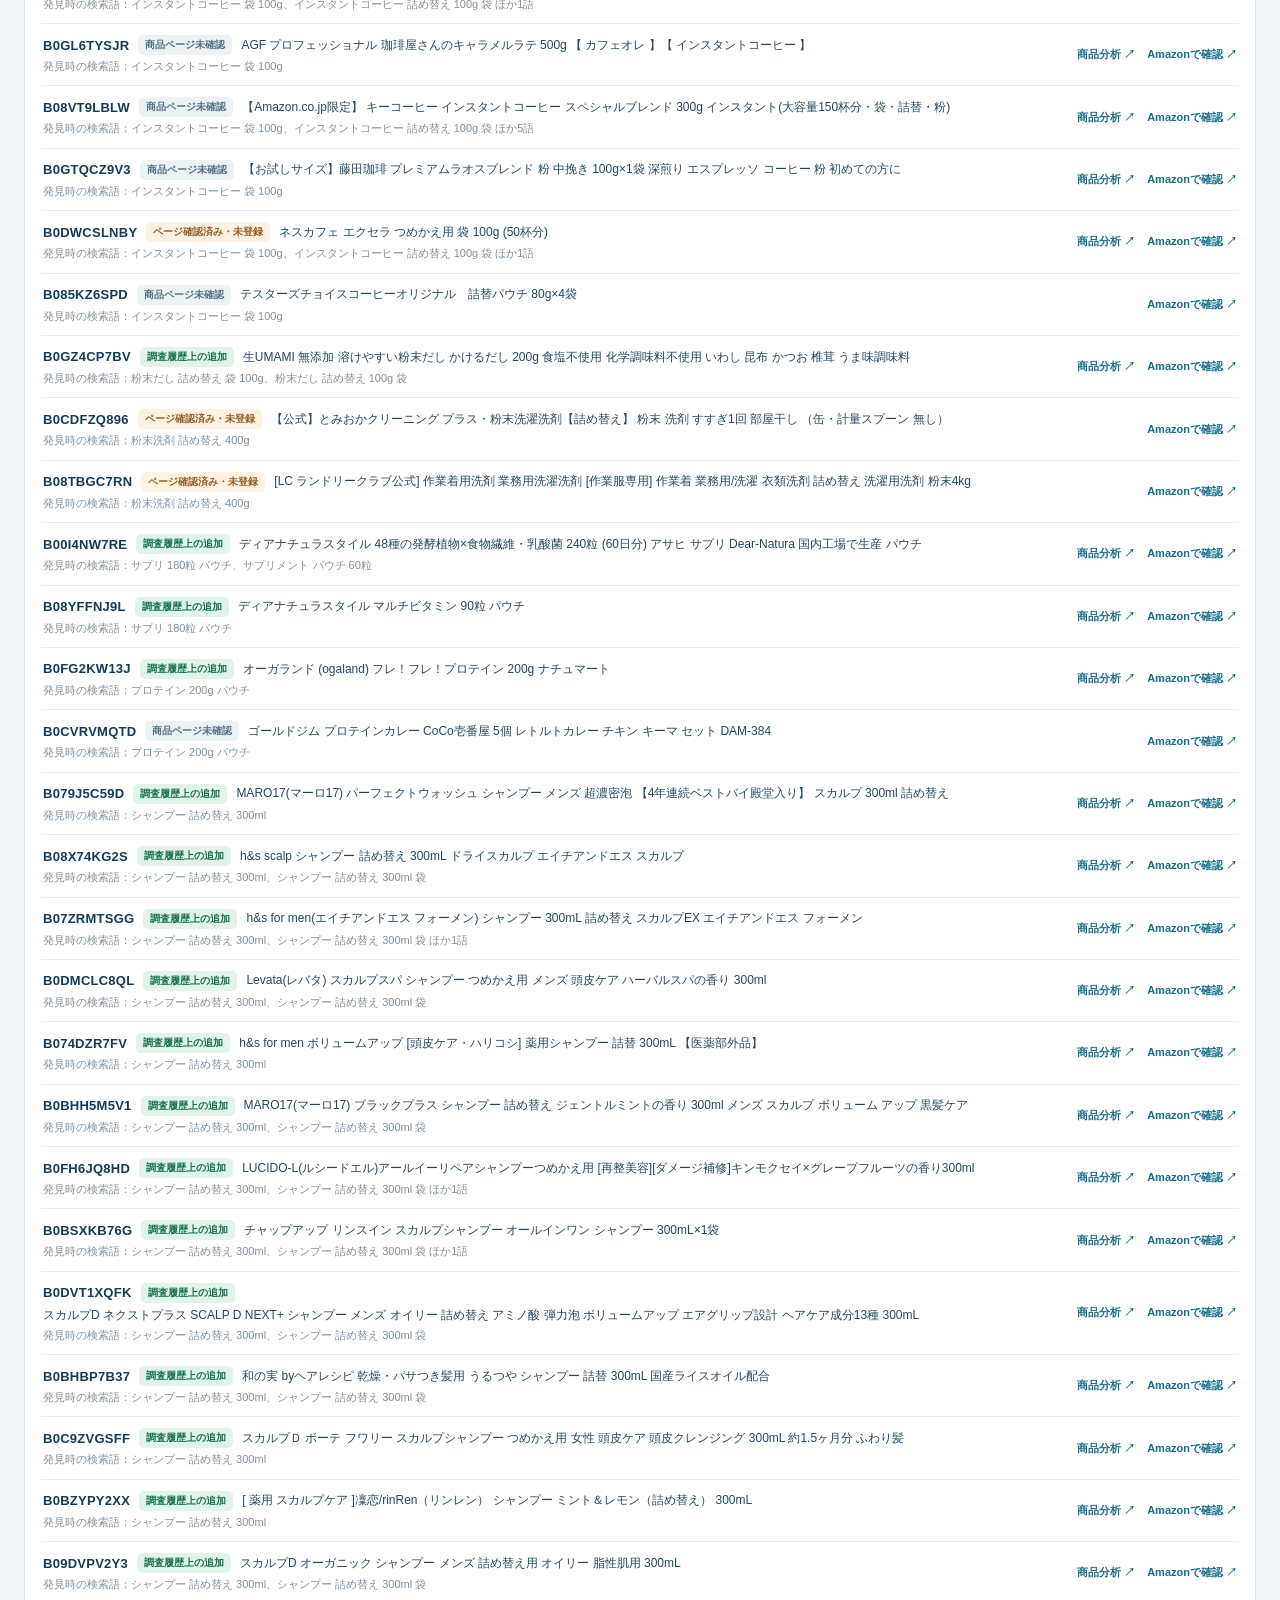
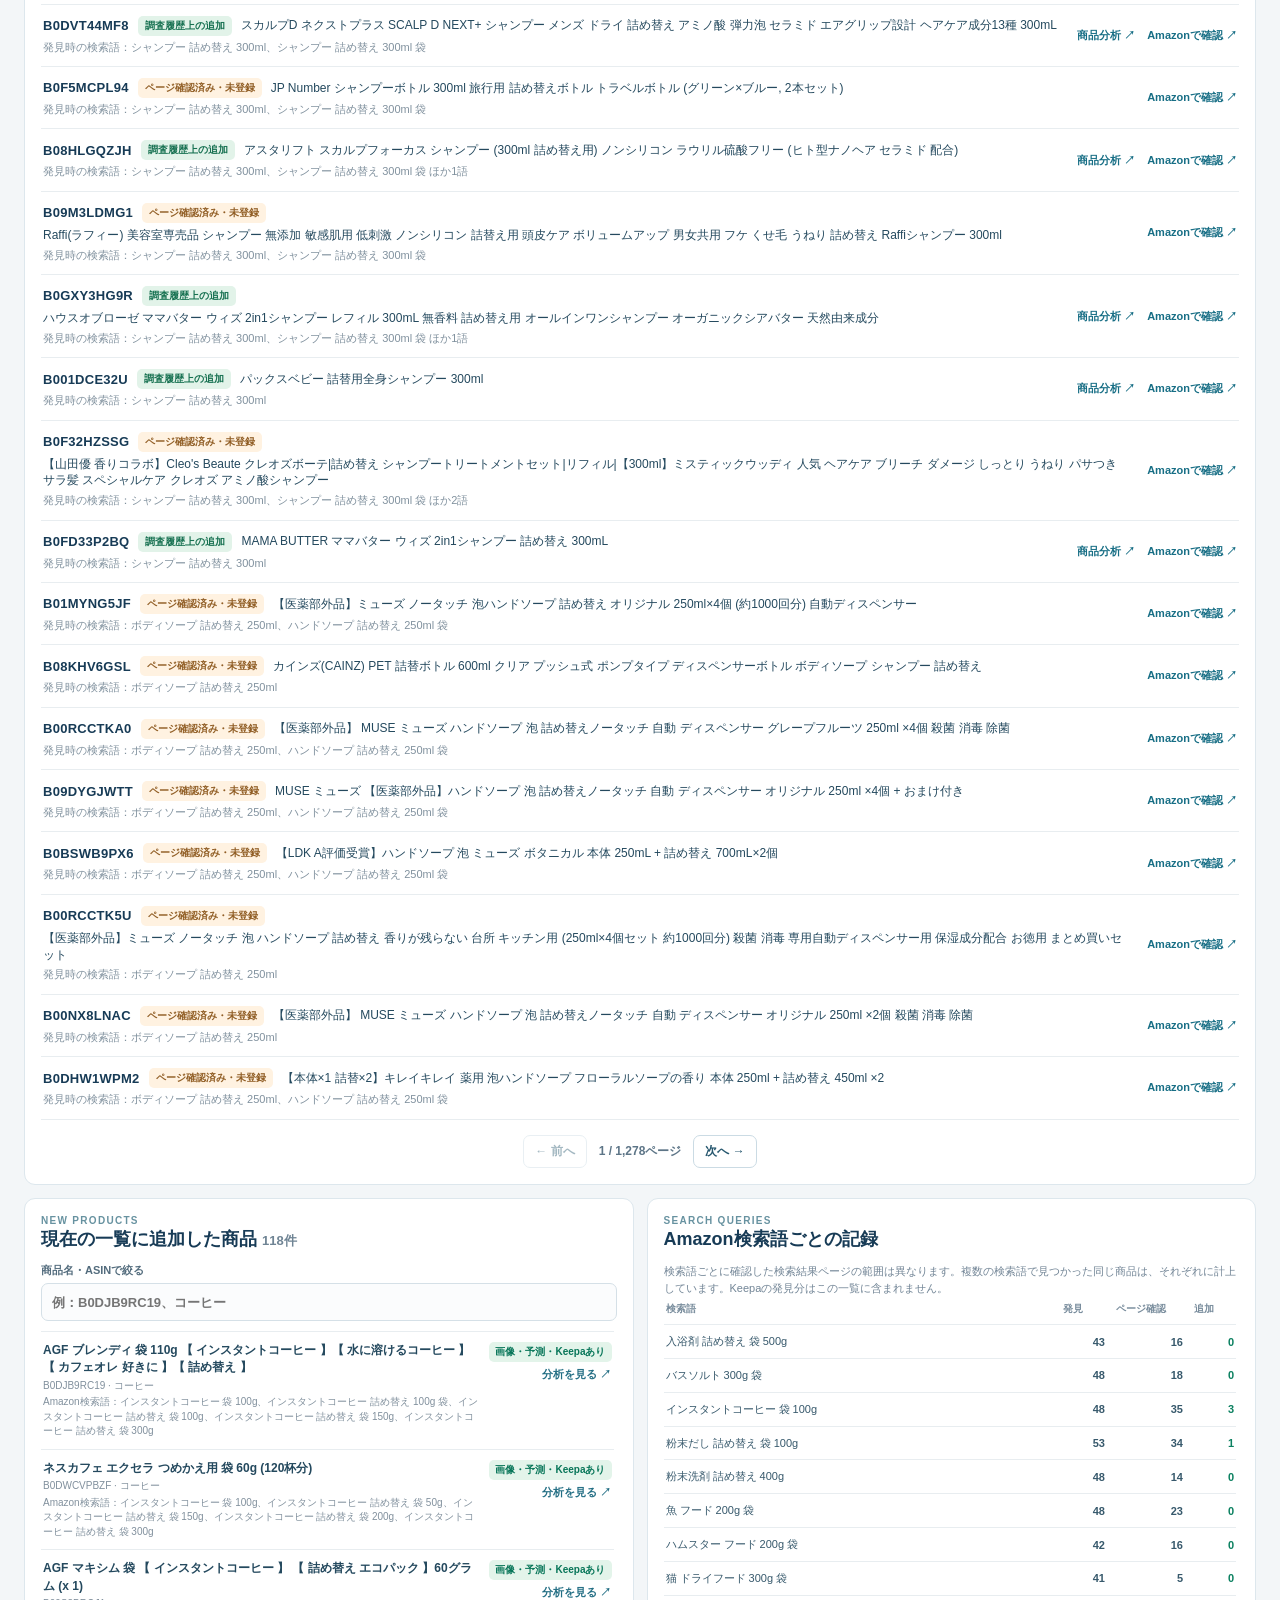
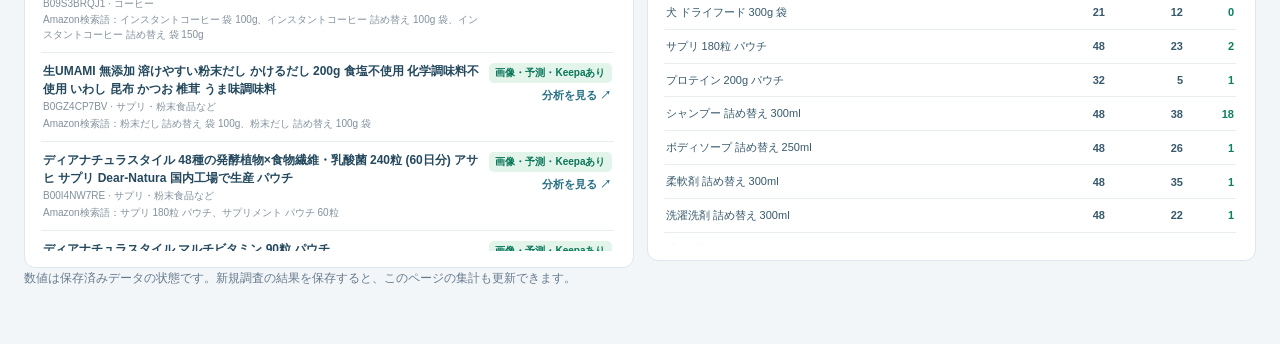
==== commit 42491bc6: "Record supplier checks and Keepa triage" ====
--- a/acquisition.html
+++ b/acquisition.html
@@ -43,8 +43,8 @@
   <script src="product_images.js?v=20261014b"></script>
   <script src="local_product_images.js?v=20261014b"></script>
   <script src="api_dimensions.js?v=20261014b"></script>
-  <script src="acquisition_status.js?v=20261014b"></script>
-  <script src="discovered_asins.js?v=20261014b"></script>
+  <script src="acquisition_status.js?v=20261014c"></script>
+  <script src="discovered_asins.js?v=20261014c"></script>
   <script src="acquisition.js?v=11"></script>
 </body>
 </html>
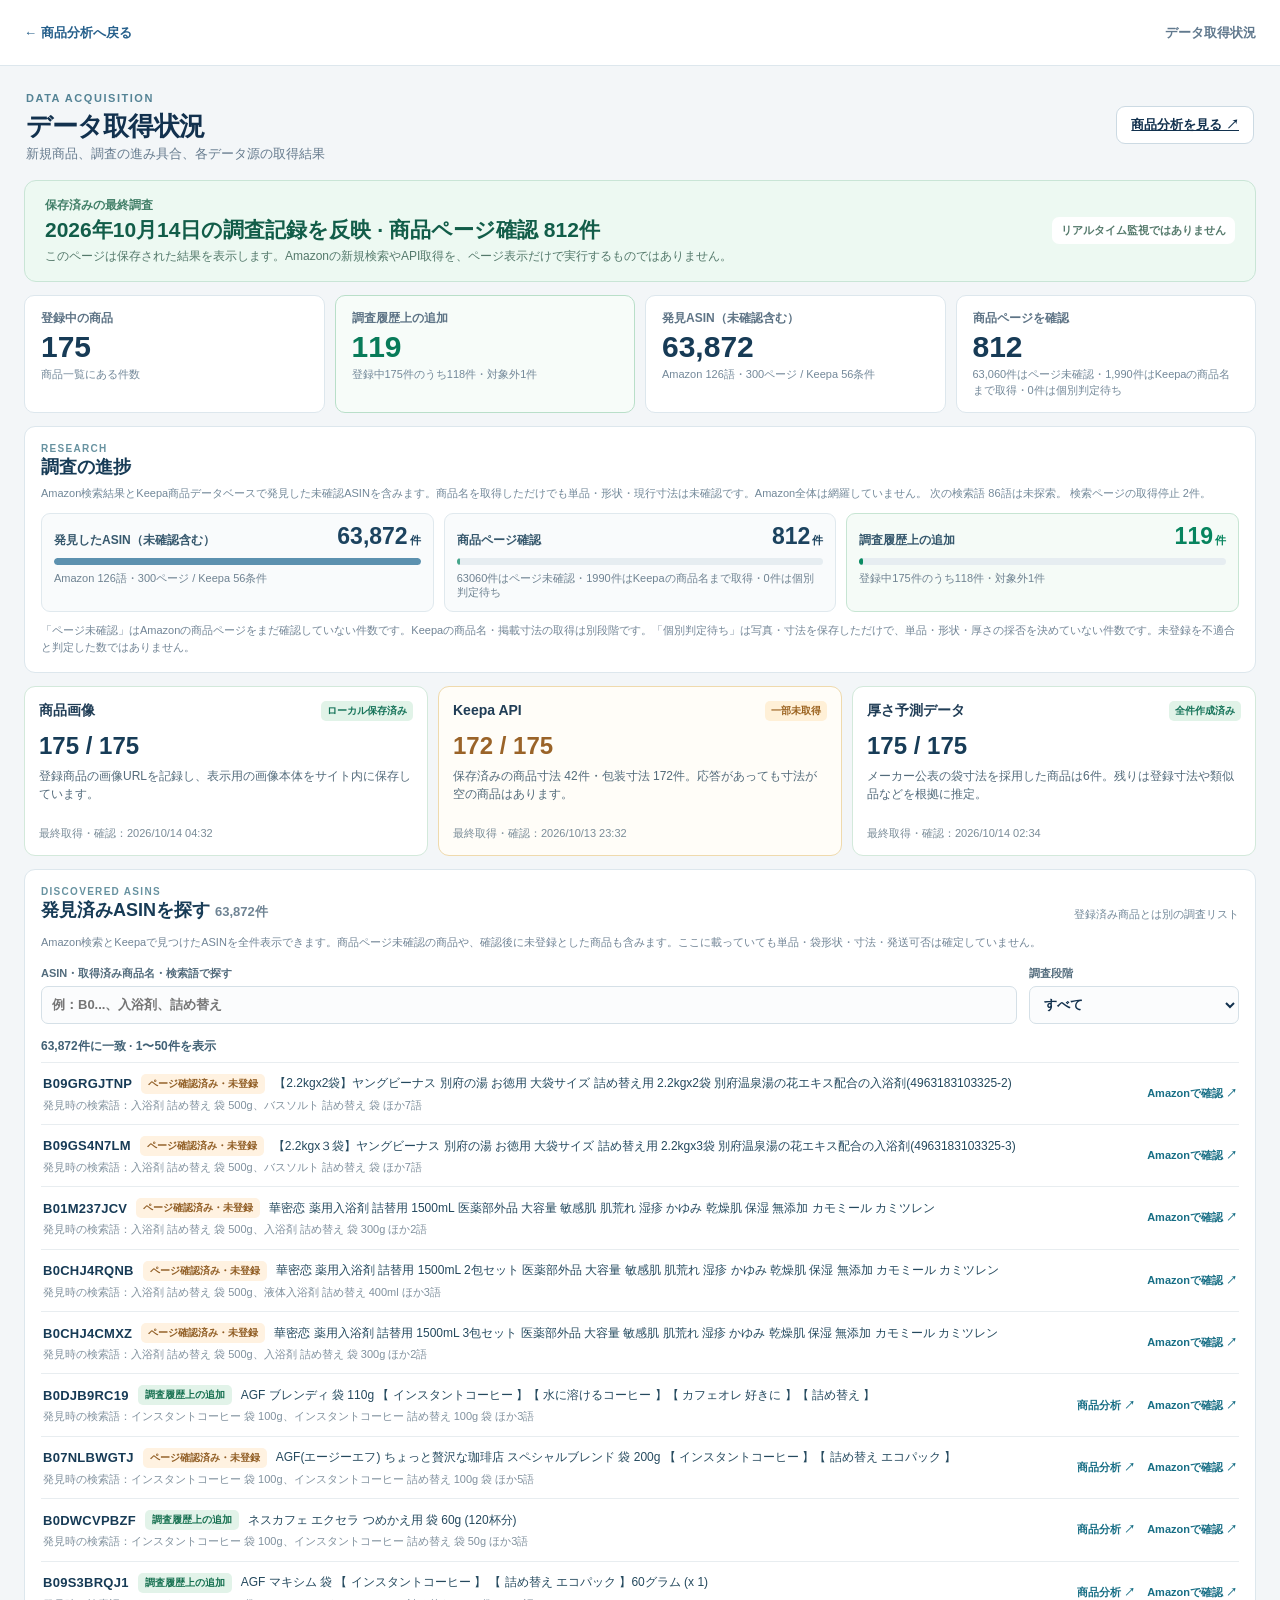
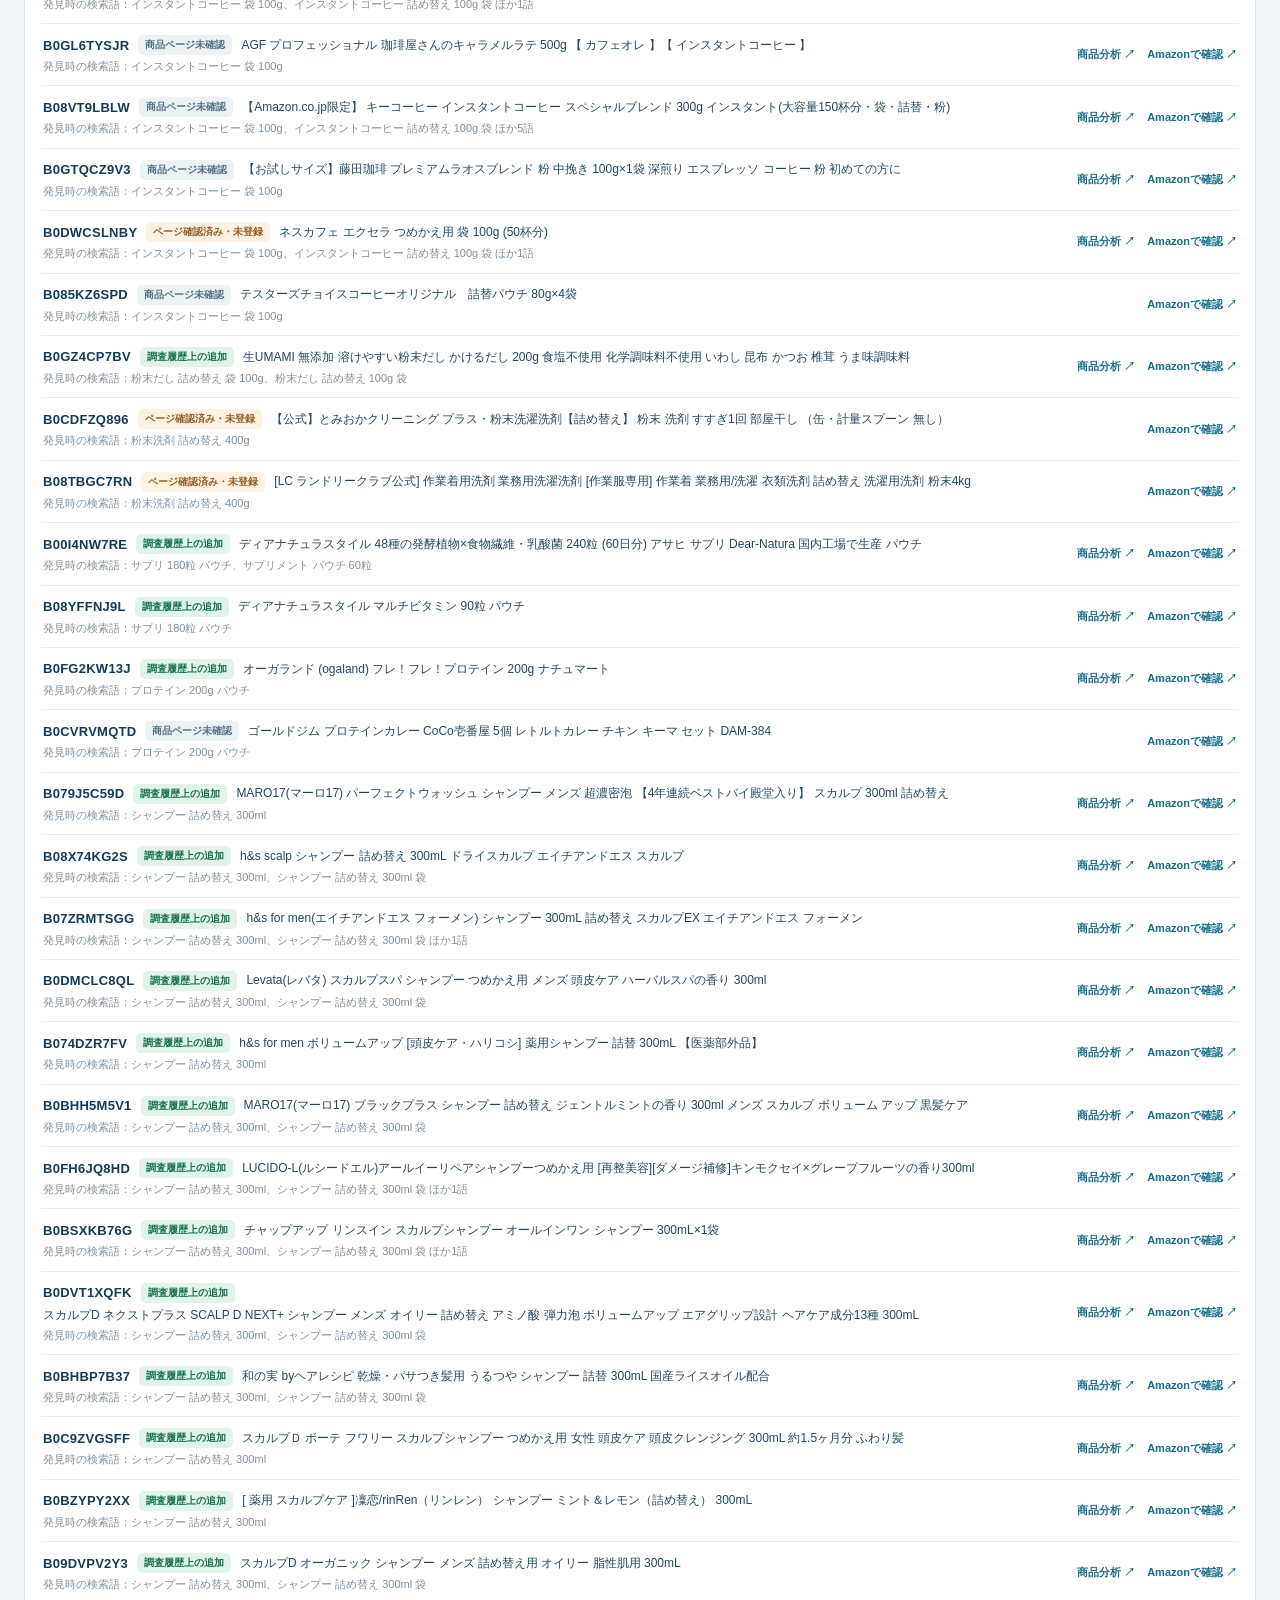
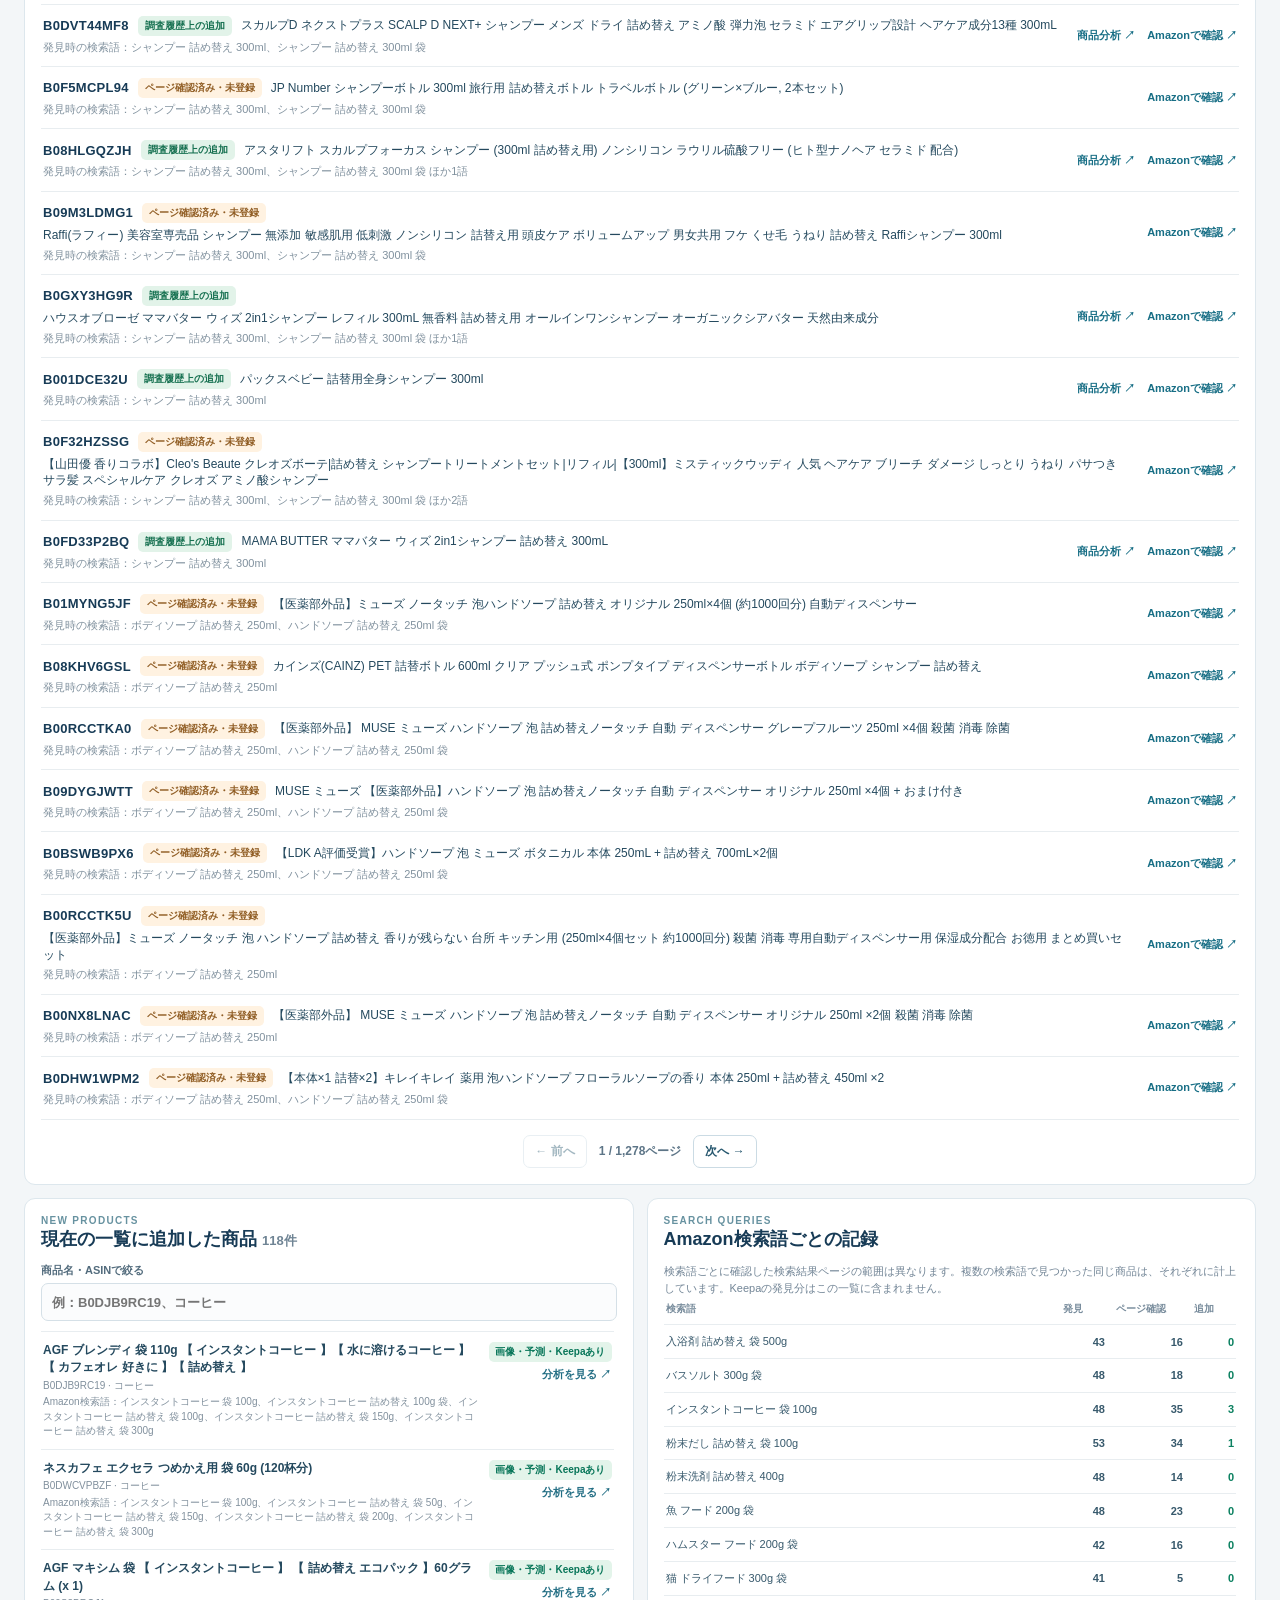
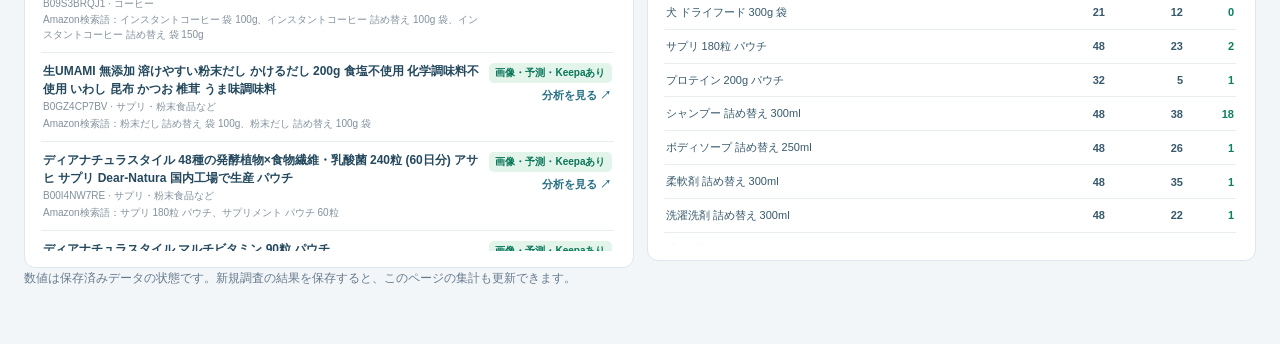
==== commit a9f3b866: "Triage forty discovered product records" ====
--- a/acquisition.html
+++ b/acquisition.html
@@ -43,8 +43,8 @@
   <script src="product_images.js?v=20261014b"></script>
   <script src="local_product_images.js?v=20261014b"></script>
   <script src="api_dimensions.js?v=20261014b"></script>
-  <script src="acquisition_status.js?v=20261014c"></script>
-  <script src="discovered_asins.js?v=20261014c"></script>
+  <script src="acquisition_status.js?v=20261014d"></script>
+  <script src="discovered_asins.js?v=20261014d"></script>
   <script src="acquisition.js?v=11"></script>
 </body>
 </html>
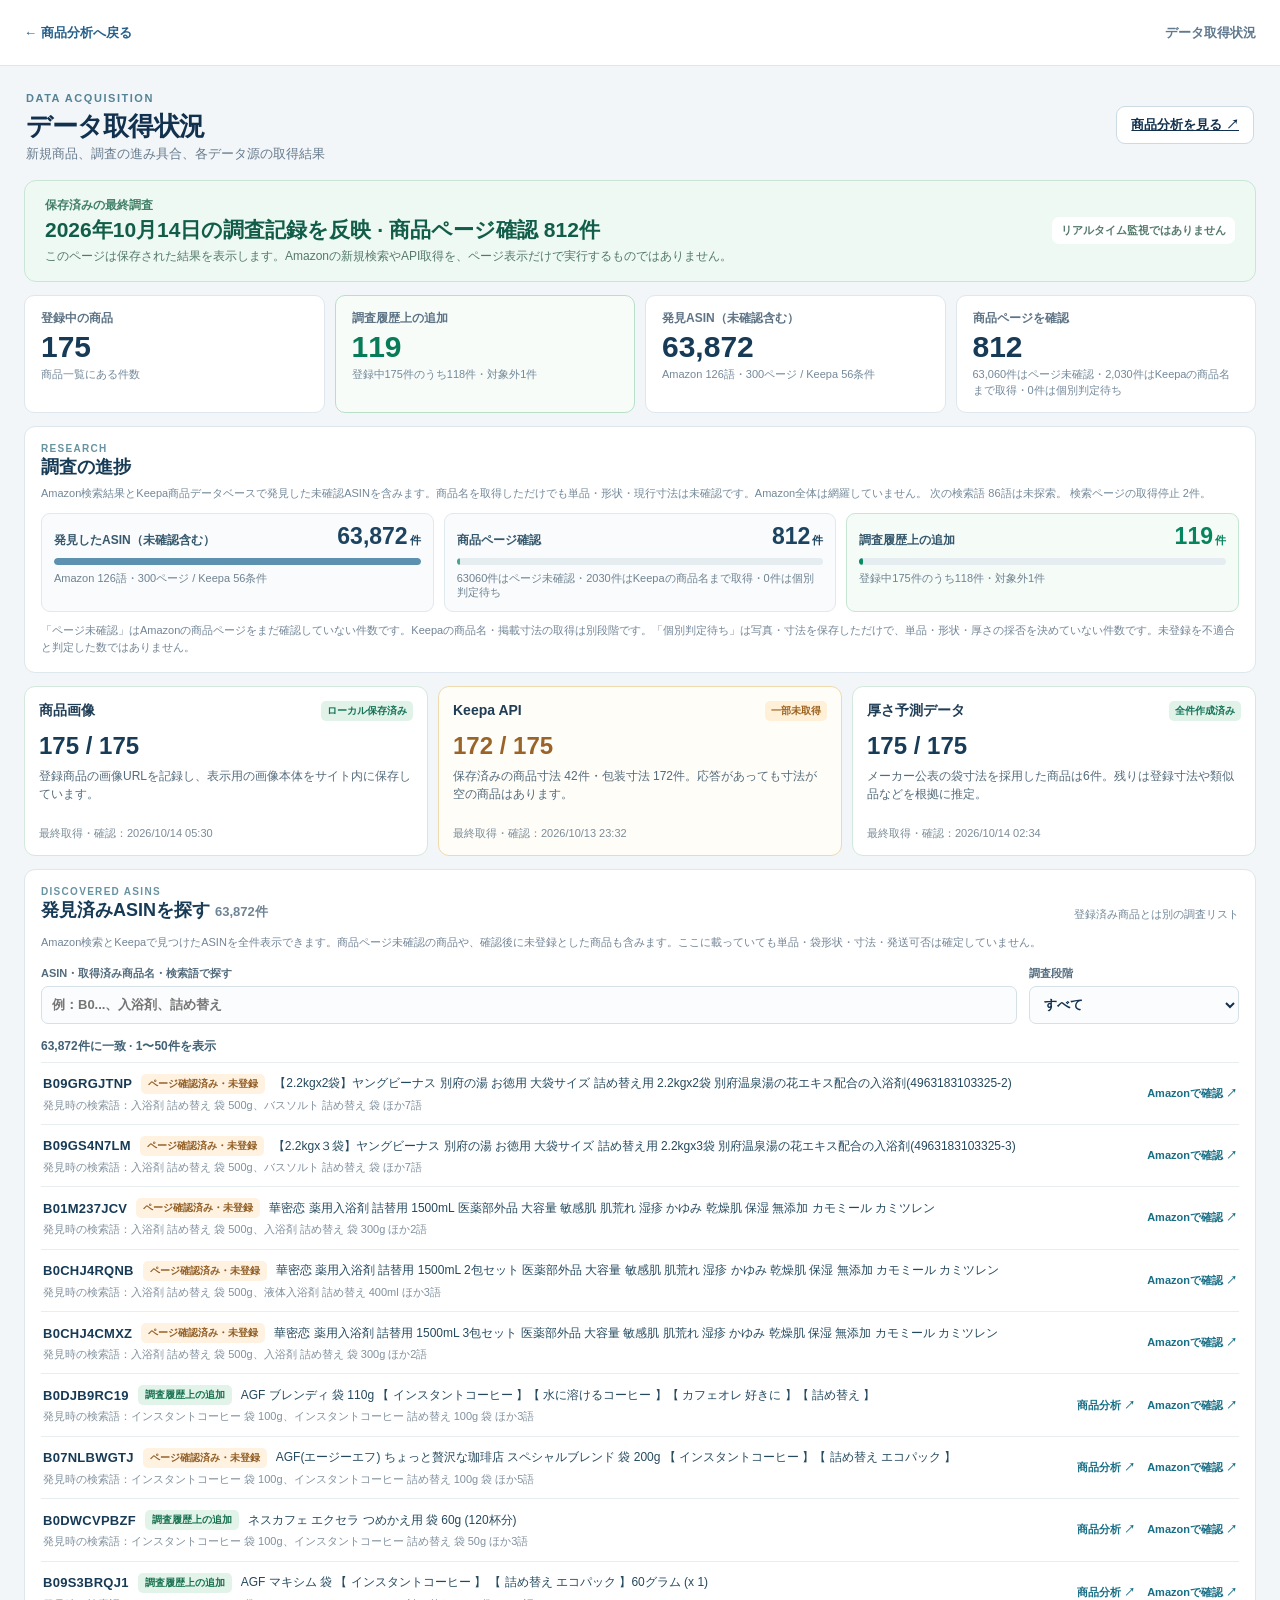
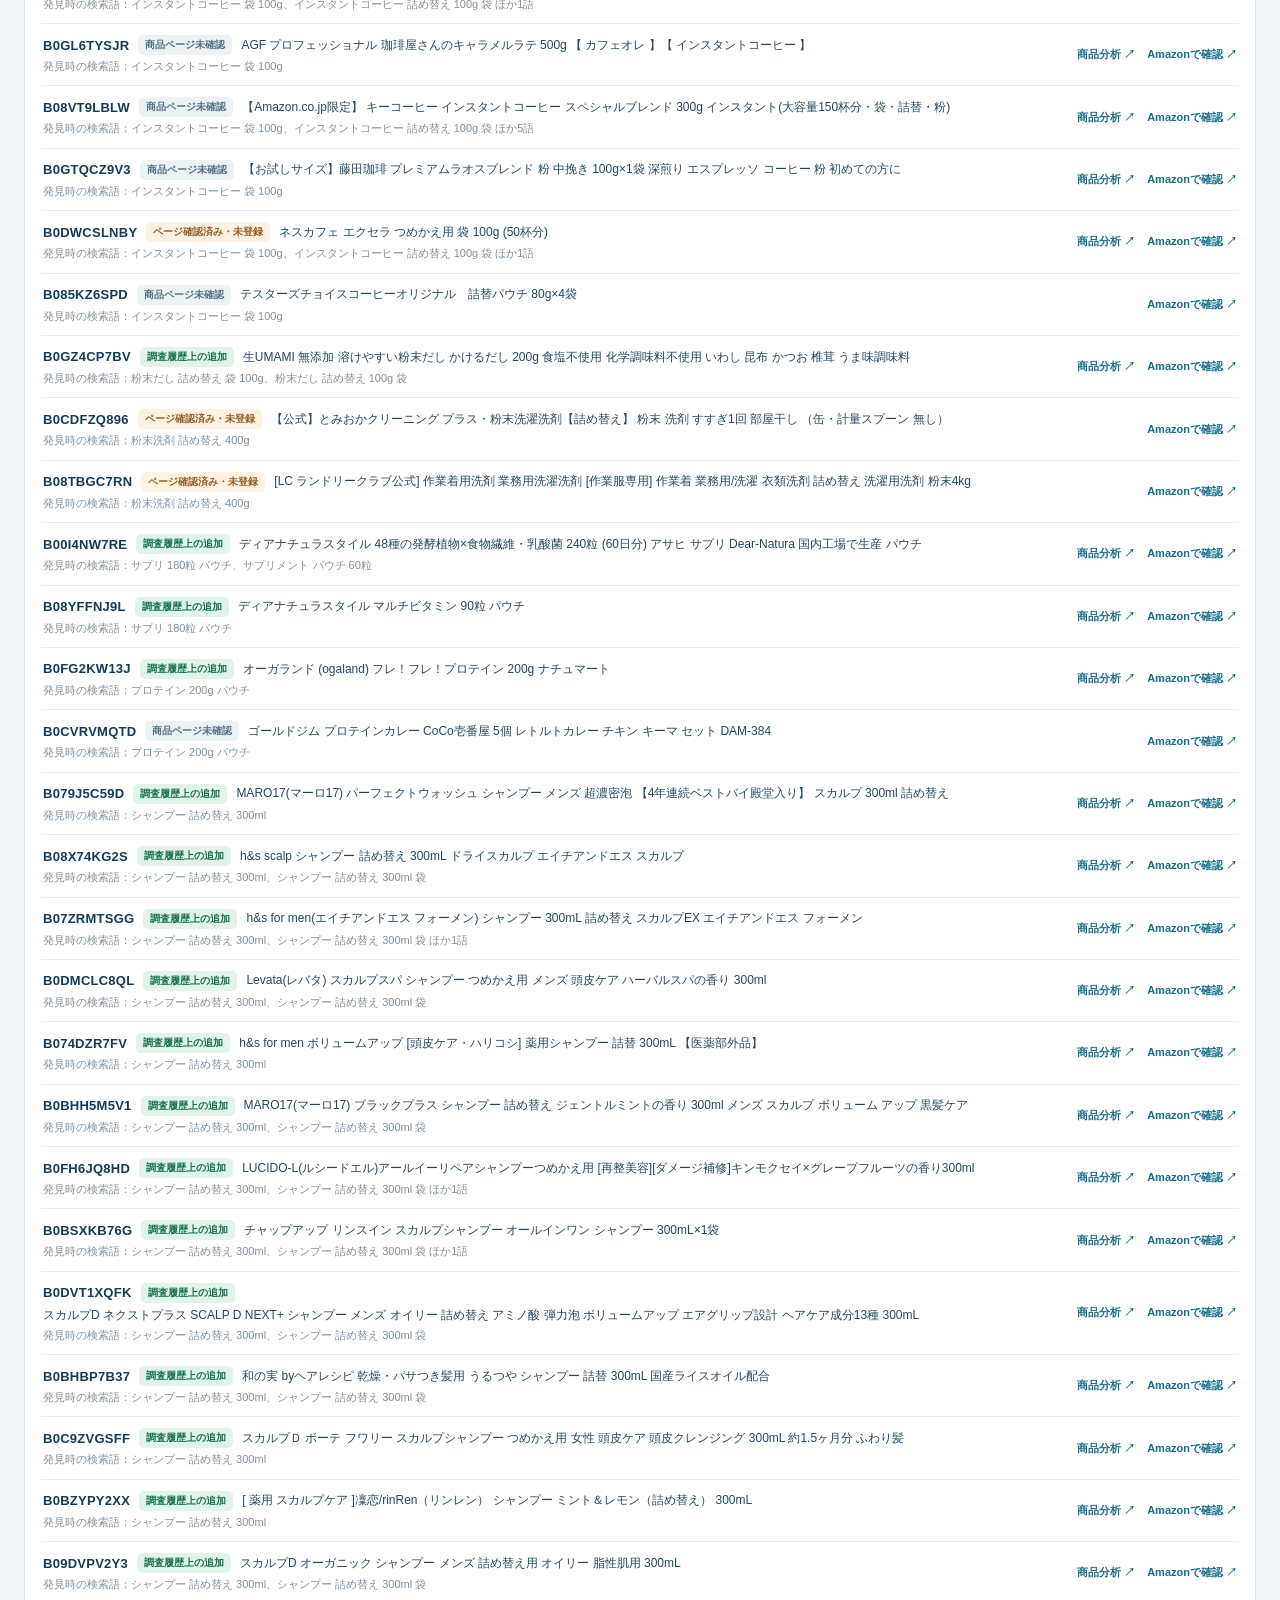
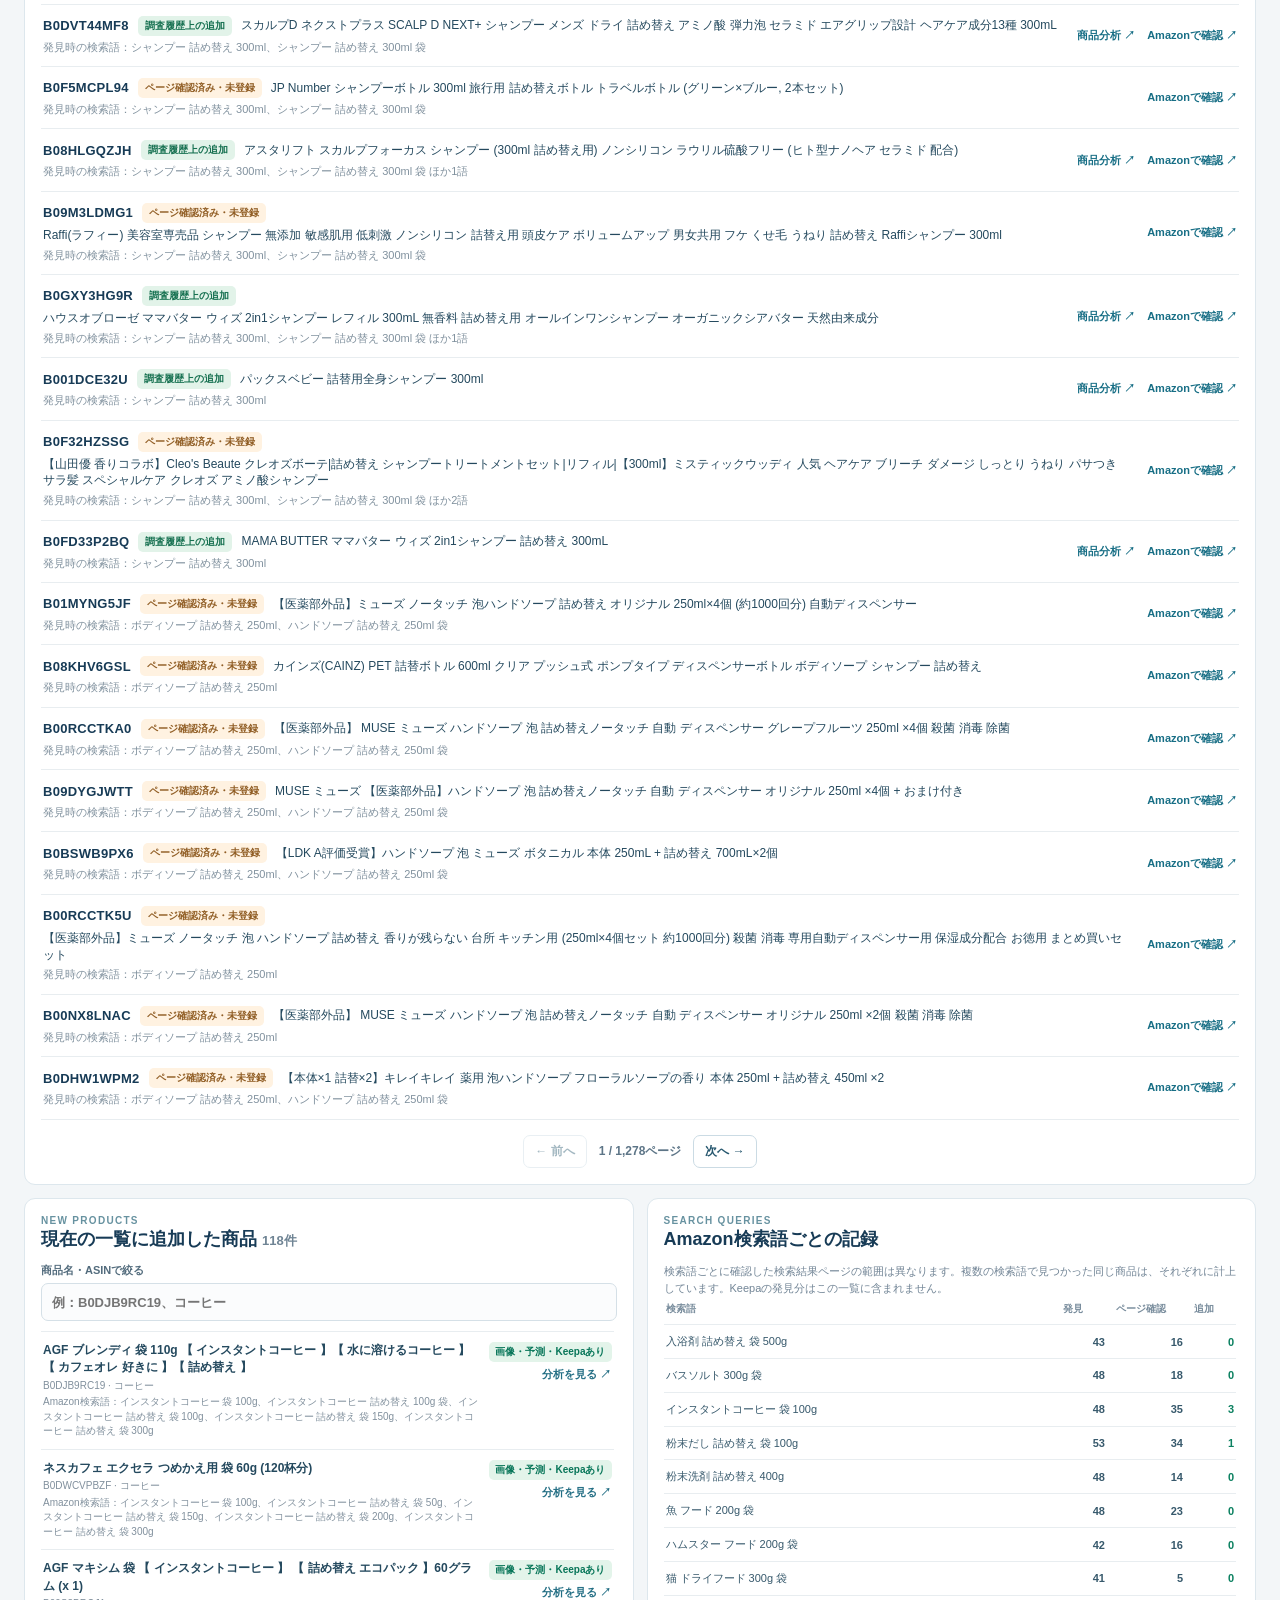
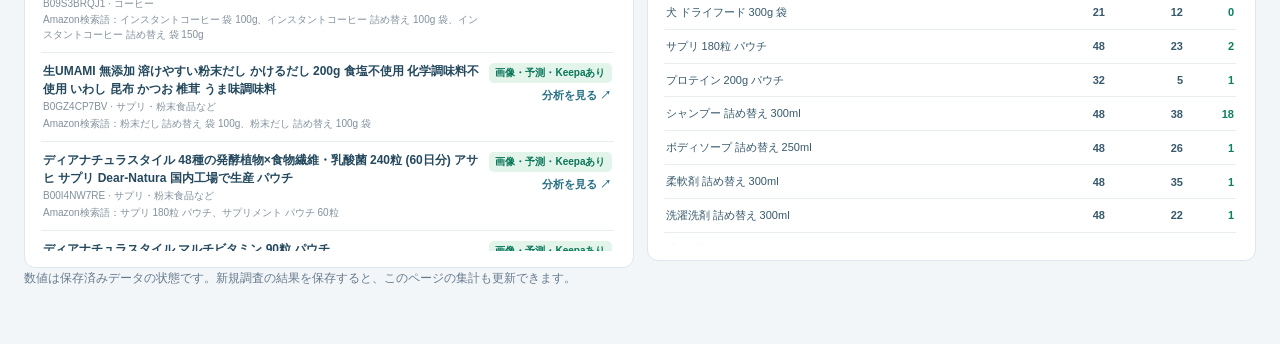
==== commit ac51559a: "Screen pouch and household discovery leads" ====
--- a/acquisition.html
+++ b/acquisition.html
@@ -43,8 +43,8 @@
   <script src="product_images.js?v=20261014b"></script>
   <script src="local_product_images.js?v=20261014b"></script>
   <script src="api_dimensions.js?v=20261014b"></script>
-  <script src="acquisition_status.js?v=20261014d"></script>
-  <script src="discovered_asins.js?v=20261014d"></script>
+  <script src="acquisition_status.js?v=20261014e"></script>
+  <script src="discovered_asins.js?v=20261014e"></script>
   <script src="acquisition.js?v=11"></script>
 </body>
 </html>
